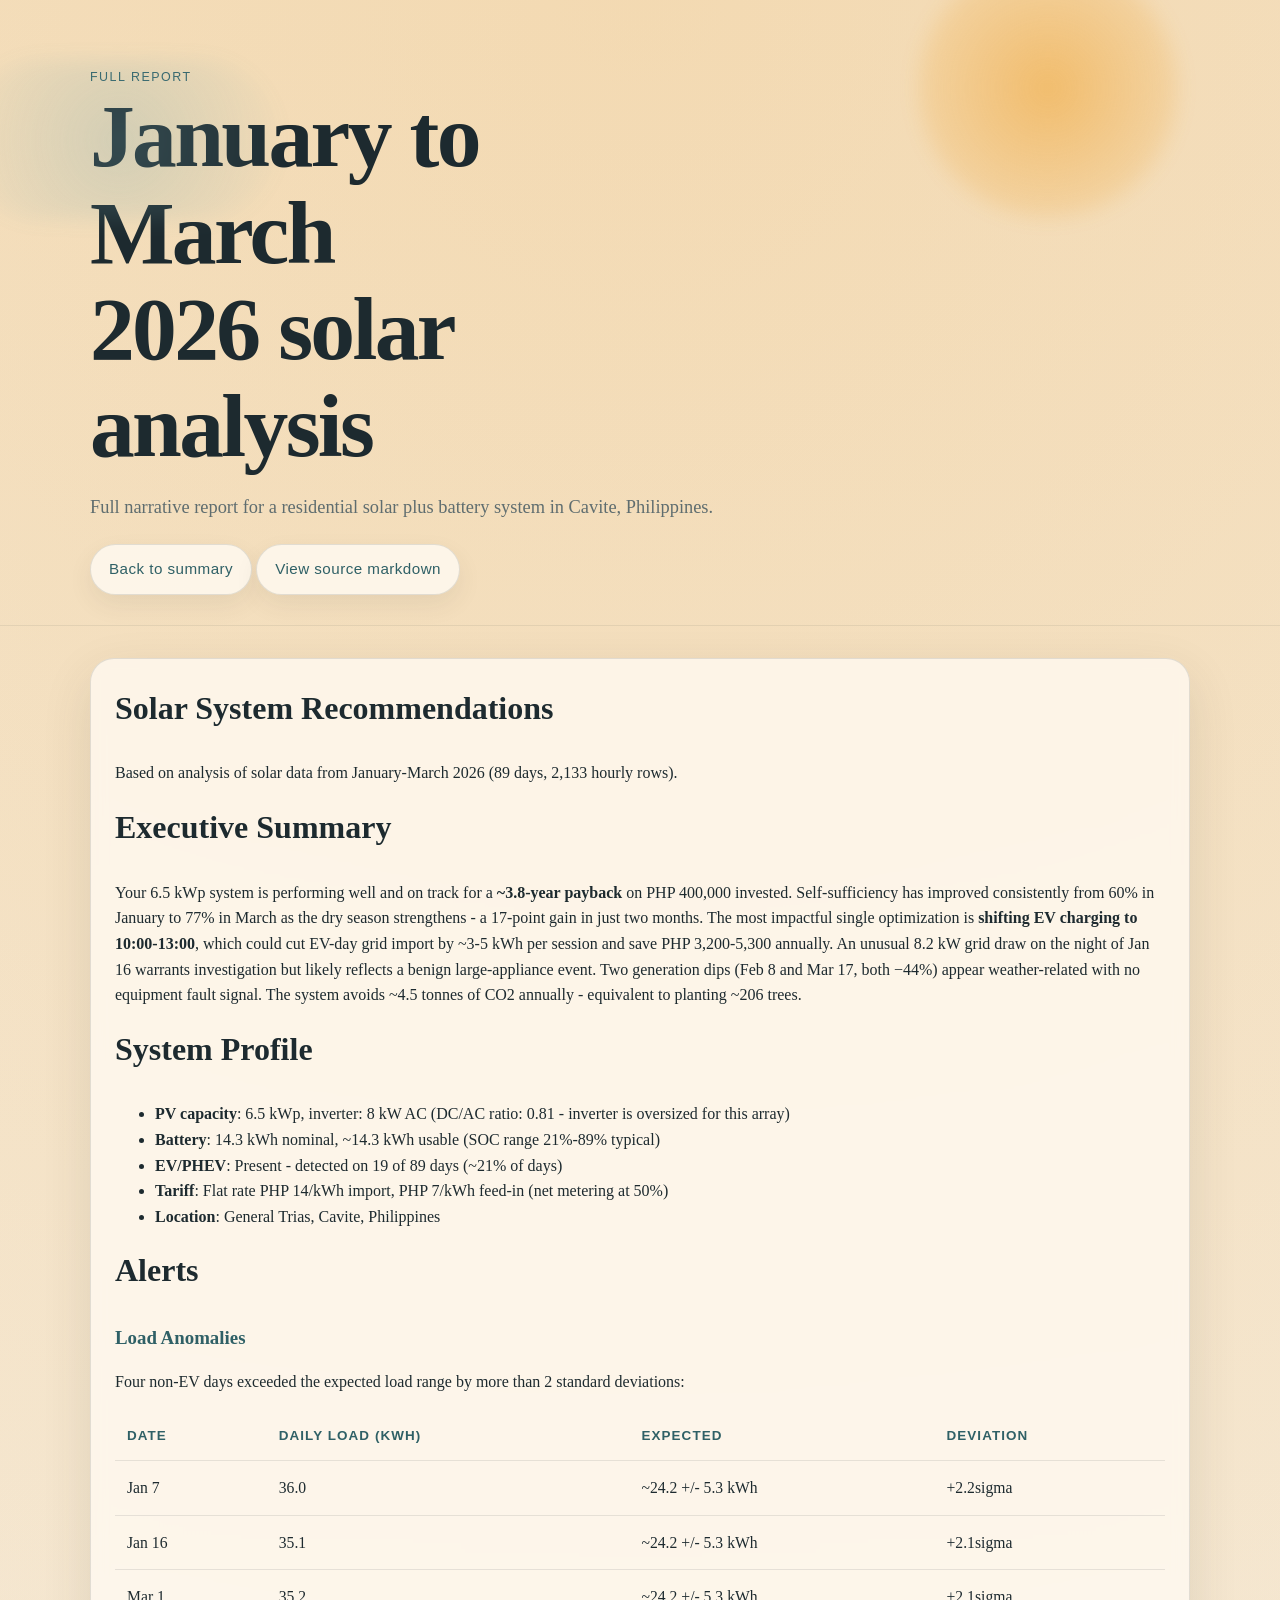
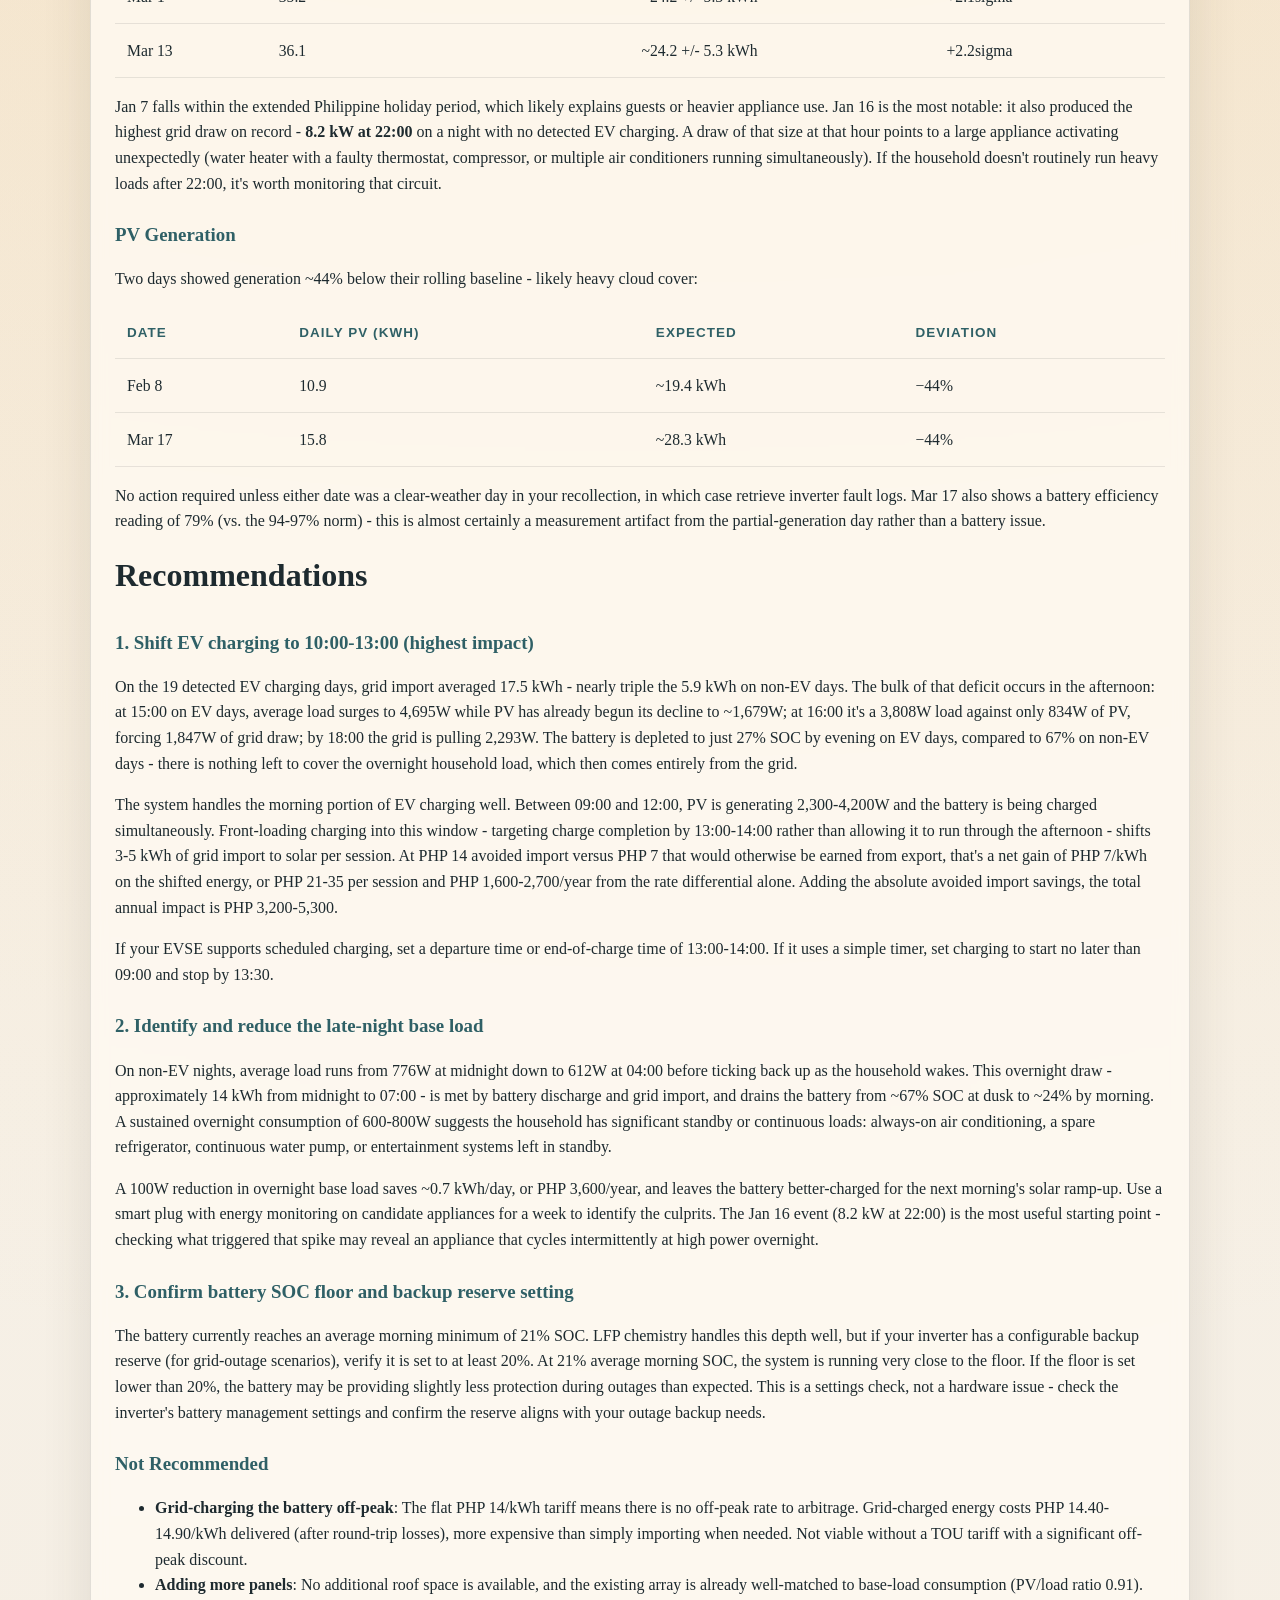
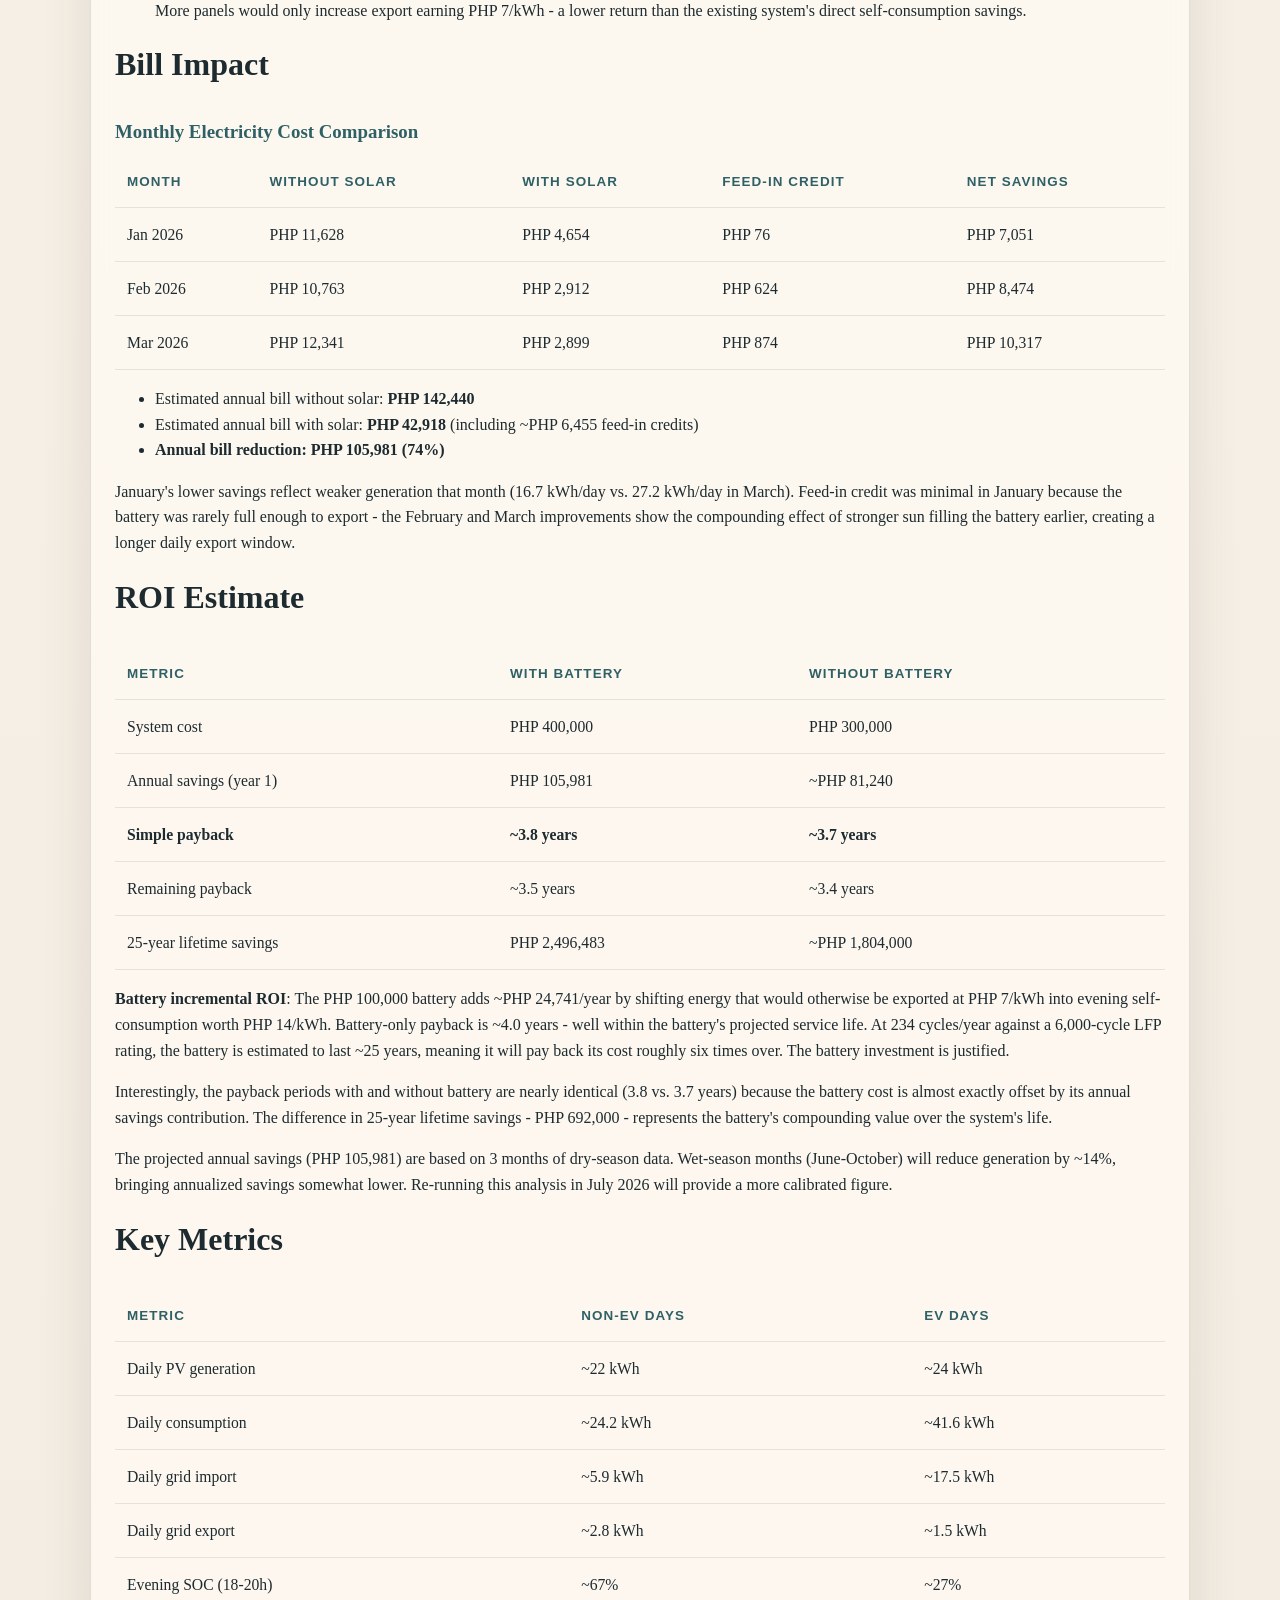
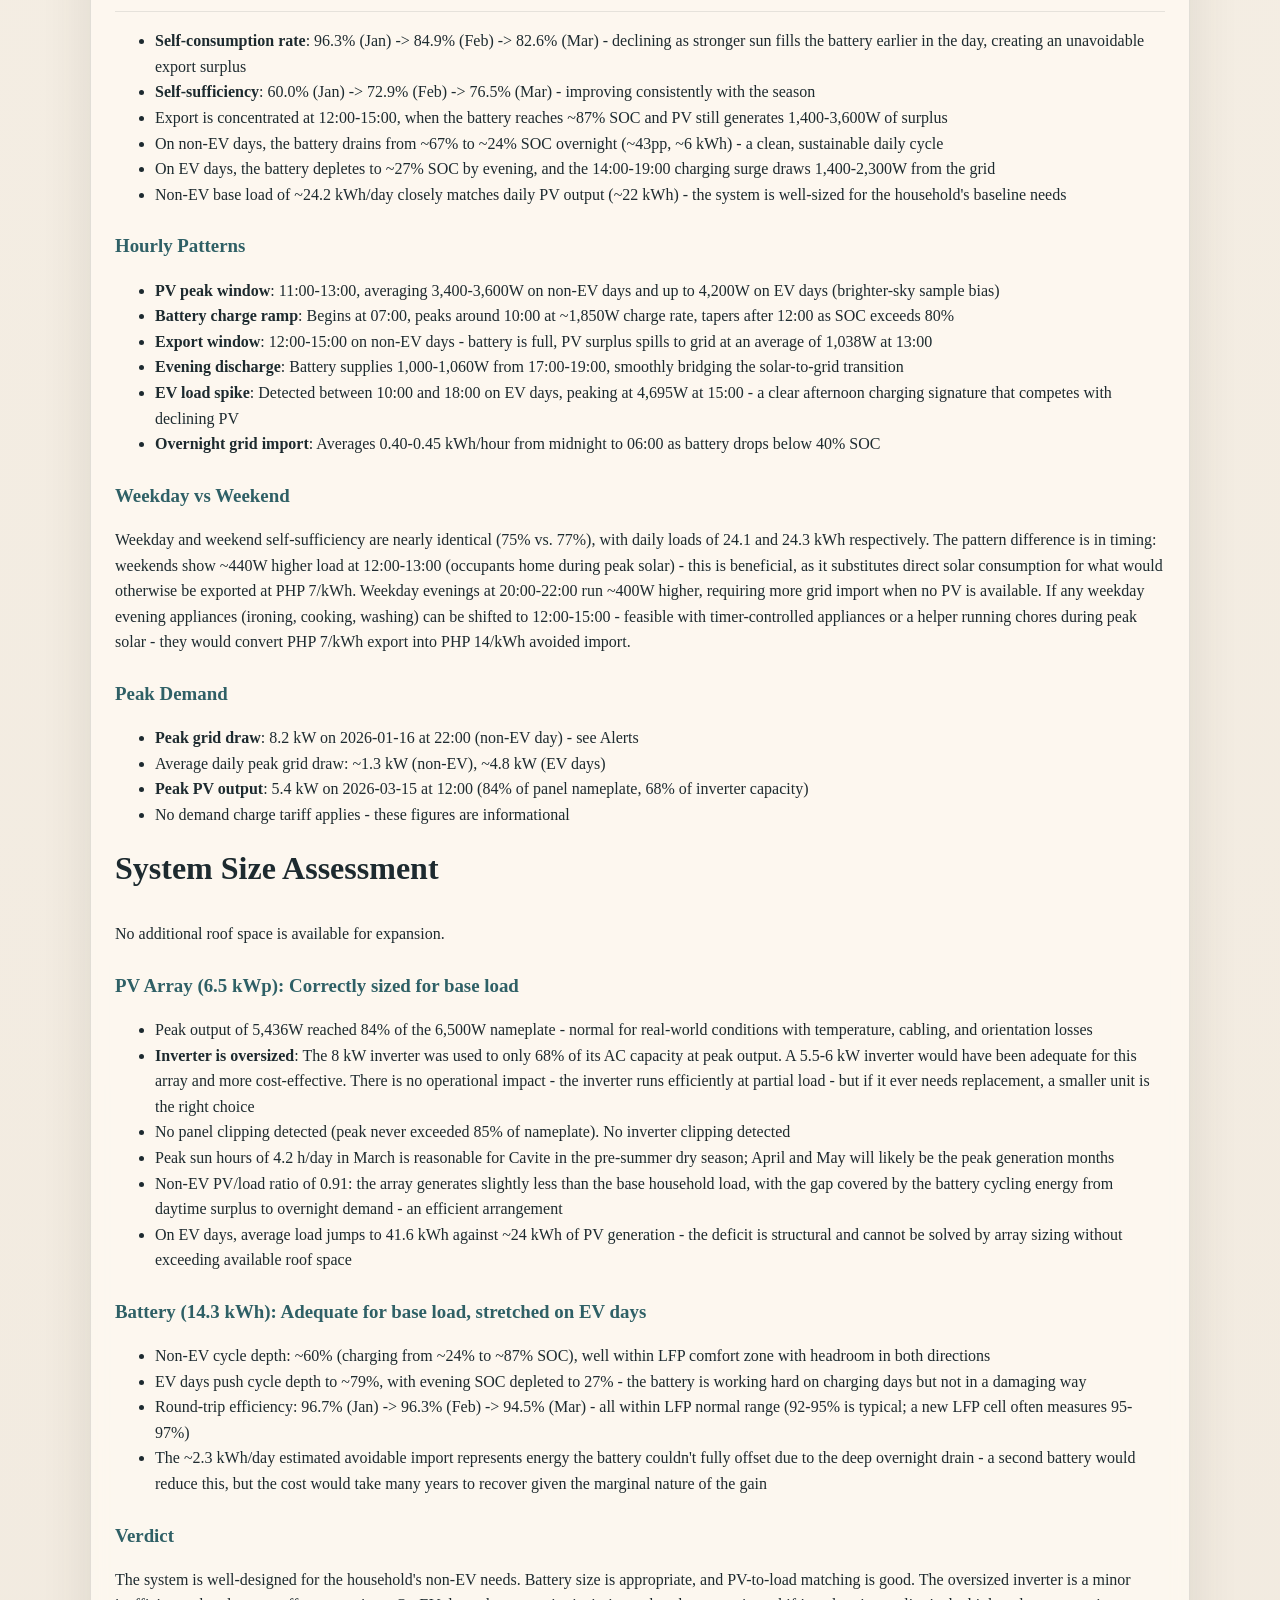
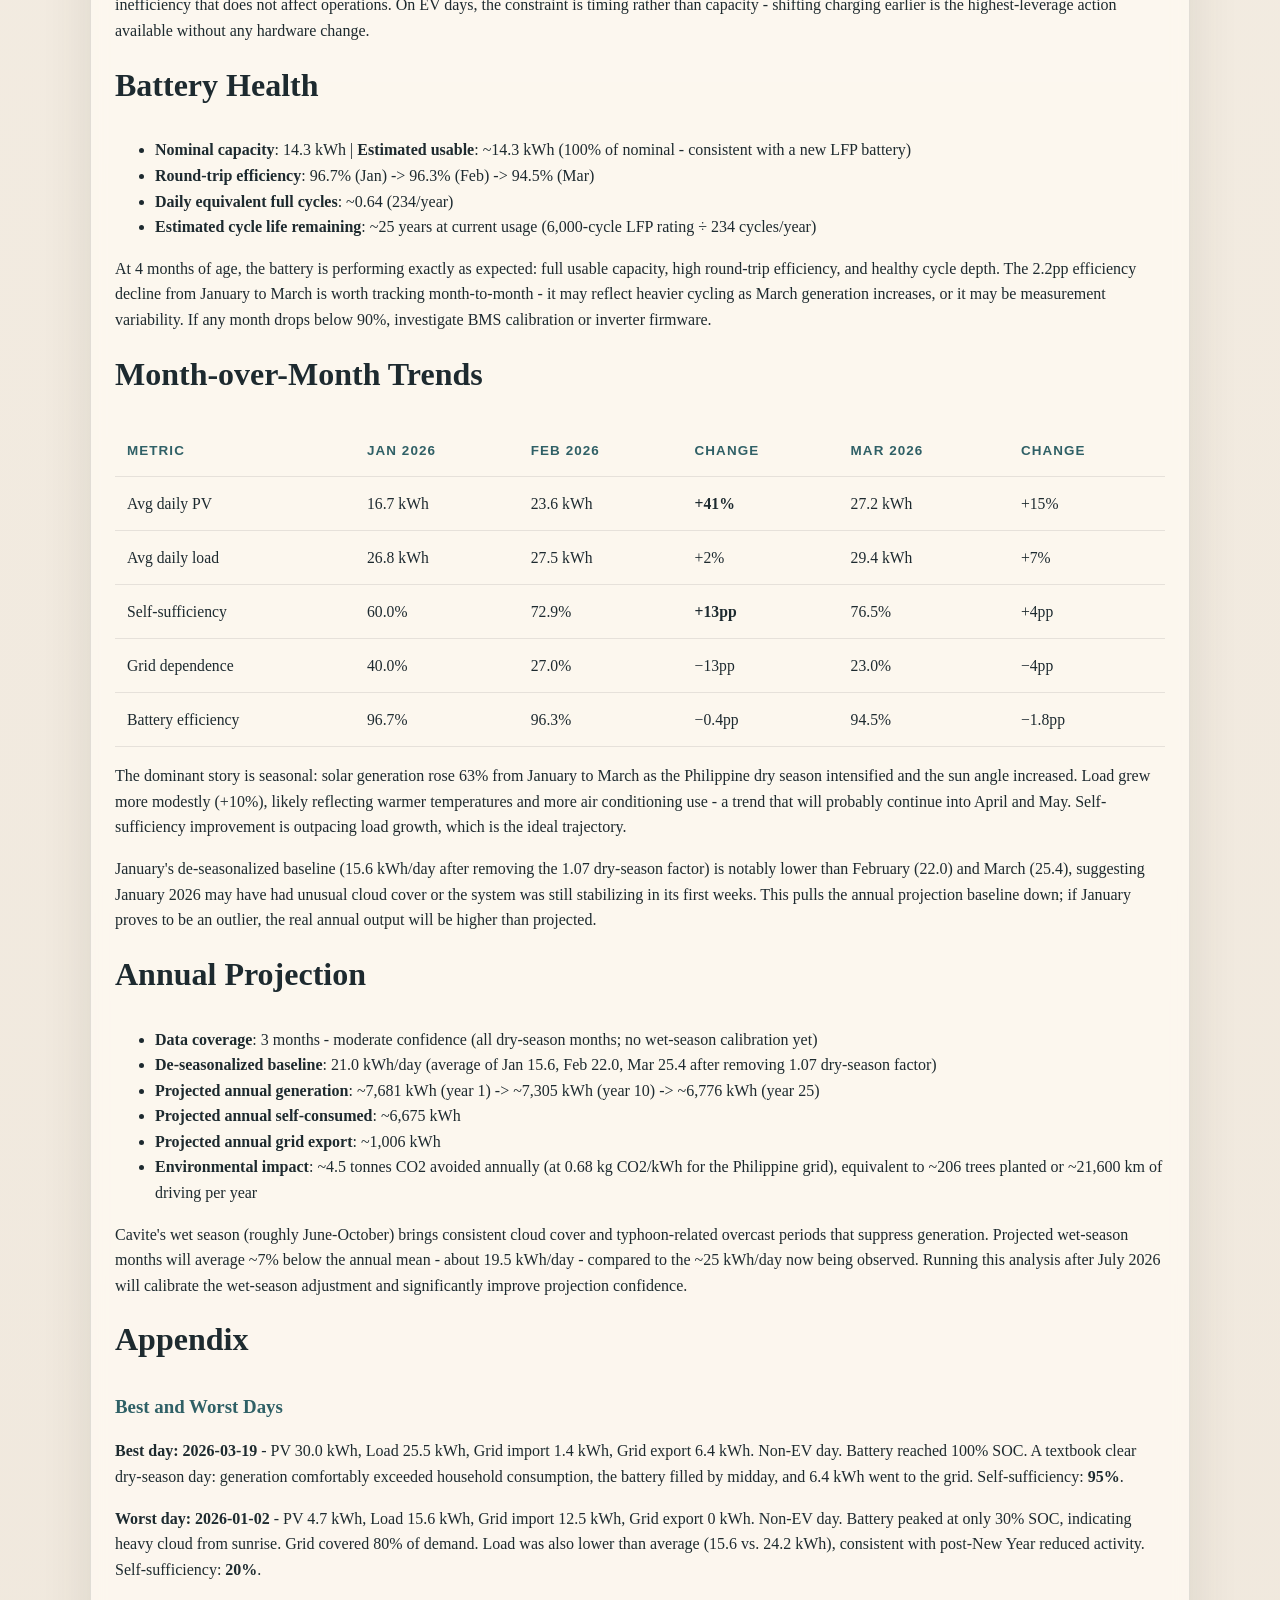
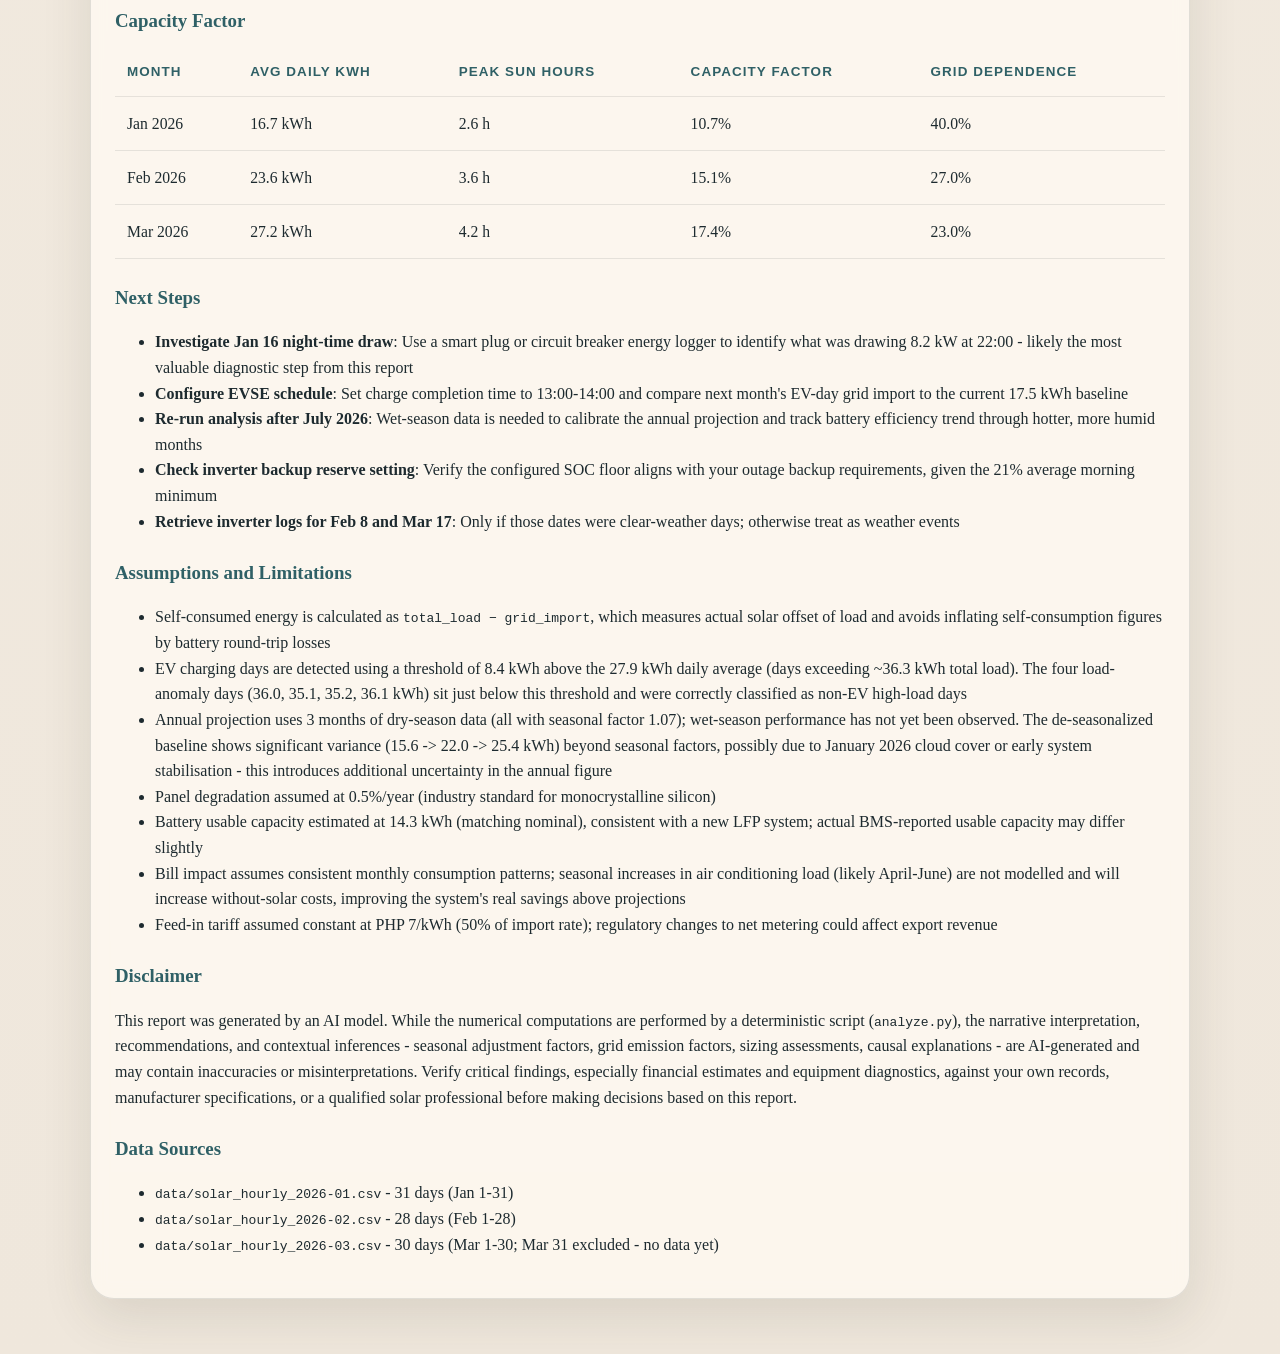
==== full-report.html @ 85abd907 "Publish raw report alongside full page" ====
<!DOCTYPE html>
<html lang="en">
  <head>
    <meta charset="UTF-8" />
    <meta name="viewport" content="width=device-width, initial-scale=1.0" />
    <title>Full Solar Report | January-March 2026</title>
    <meta
      name="description"
      content="Full residential solar performance report covering January to March 2026."
    />
    <link rel="stylesheet" href="./styles.css" />
  </head>
  <body>
    <header class="hero hero--compact">
      <div class="hero__glow hero__glow--sun"></div>
      <div class="hero__glow hero__glow--sky"></div>
      <div class="wrap">
        <p class="eyebrow">Full Report</p>
        <h1>January to March 2026 solar analysis</h1>
        <p class="lede">
          Full narrative report for a residential solar plus battery system in
          Cavite, Philippines.
        </p>
        <p class="hero__actions">
          <a class="button button--secondary" href="./index.html">Back to summary</a>
          <a class="button button--secondary" href="./solar-analysis.md">View source markdown</a>
        </p>
      </div>
    </header>

    <main class="wrap stack">
      <article class="card report">
        <h2>Solar System Recommendations</h2>
<p>Based on analysis of solar data from January-March 2026 (89 days, 2,133 hourly rows).</p>
<h2>Executive Summary</h2>
<p>Your 6.5 kWp system is performing well and on track for a <strong>~3.8-year payback</strong> on PHP 400,000 invested. Self-sufficiency has improved consistently from 60% in January to 77% in March as the dry season strengthens - a 17-point gain in just two months. The most impactful single optimization is <strong>shifting EV charging to 10:00-13:00</strong>, which could cut EV-day grid import by ~3-5 kWh per session and save PHP 3,200-5,300 annually. An unusual 8.2 kW grid draw on the night of Jan 16 warrants investigation but likely reflects a benign large-appliance event. Two generation dips (Feb 8 and Mar 17, both −44%) appear weather-related with no equipment fault signal. The system avoids ~4.5 tonnes of CO2 annually - equivalent to planting ~206 trees.</p>
<h2>System Profile</h2>
<ul>
<li><strong>PV capacity</strong>: 6.5 kWp, inverter: 8 kW AC (DC/AC ratio: 0.81 - inverter is oversized for this array)</li>
<li><strong>Battery</strong>: 14.3 kWh nominal, ~14.3 kWh usable (SOC range 21%-89% typical)</li>
<li><strong>EV/PHEV</strong>: Present - detected on 19 of 89 days (~21% of days)</li>
<li><strong>Tariff</strong>: Flat rate PHP 14/kWh import, PHP 7/kWh feed-in (net metering at 50%)</li>
<li><strong>Location</strong>: General Trias, Cavite, Philippines</li>
</ul>
<h2>Alerts</h2>
<h3>Load Anomalies</h3>
<p>Four non-EV days exceeded the expected load range by more than 2 standard deviations:</p>
<div class="table-scroll"><table><thead><tr><th>Date</th><th>Daily Load (kWh)</th><th>Expected</th><th>Deviation</th></tr></thead><tbody><tr><td>Jan 7</td><td>36.0</td><td>~24.2 +/- 5.3 kWh</td><td>+2.2sigma</td></tr><tr><td>Jan 16</td><td>35.1</td><td>~24.2 +/- 5.3 kWh</td><td>+2.1sigma</td></tr><tr><td>Mar 1</td><td>35.2</td><td>~24.2 +/- 5.3 kWh</td><td>+2.1sigma</td></tr><tr><td>Mar 13</td><td>36.1</td><td>~24.2 +/- 5.3 kWh</td><td>+2.2sigma</td></tr></tbody></table></div>
<p>Jan 7 falls within the extended Philippine holiday period, which likely explains guests or heavier appliance use. Jan 16 is the most notable: it also produced the highest grid draw on record - <strong>8.2 kW at 22:00</strong> on a night with no detected EV charging. A draw of that size at that hour points to a large appliance activating unexpectedly (water heater with a faulty thermostat, compressor, or multiple air conditioners running simultaneously). If the household doesn&#x27;t routinely run heavy loads after 22:00, it&#x27;s worth monitoring that circuit.</p>
<h3>PV Generation</h3>
<p>Two days showed generation ~44% below their rolling baseline - likely heavy cloud cover:</p>
<div class="table-scroll"><table><thead><tr><th>Date</th><th>Daily PV (kWh)</th><th>Expected</th><th>Deviation</th></tr></thead><tbody><tr><td>Feb 8</td><td>10.9</td><td>~19.4 kWh</td><td>−44%</td></tr><tr><td>Mar 17</td><td>15.8</td><td>~28.3 kWh</td><td>−44%</td></tr></tbody></table></div>
<p>No action required unless either date was a clear-weather day in your recollection, in which case retrieve inverter fault logs. Mar 17 also shows a battery efficiency reading of 79% (vs. the 94-97% norm) - this is almost certainly a measurement artifact from the partial-generation day rather than a battery issue.</p>
<h2>Recommendations</h2>
<h3>1. Shift EV charging to 10:00-13:00 (highest impact)</h3>
<p>On the 19 detected EV charging days, grid import averaged 17.5 kWh - nearly triple the 5.9 kWh on non-EV days. The bulk of that deficit occurs in the afternoon: at 15:00 on EV days, average load surges to 4,695W while PV has already begun its decline to ~1,679W; at 16:00 it&#x27;s a 3,808W load against only 834W of PV, forcing 1,847W of grid draw; by 18:00 the grid is pulling 2,293W. The battery is depleted to just 27% SOC by evening on EV days, compared to 67% on non-EV days - there is nothing left to cover the overnight household load, which then comes entirely from the grid.</p>
<p>The system handles the morning portion of EV charging well. Between 09:00 and 12:00, PV is generating 2,300-4,200W and the battery is being charged simultaneously. Front-loading charging into this window - targeting charge completion by 13:00-14:00 rather than allowing it to run through the afternoon - shifts 3-5 kWh of grid import to solar per session. At PHP 14 avoided import versus PHP 7 that would otherwise be earned from export, that&#x27;s a net gain of PHP 7/kWh on the shifted energy, or PHP 21-35 per session and PHP 1,600-2,700/year from the rate differential alone. Adding the absolute avoided import savings, the total annual impact is PHP 3,200-5,300.</p>
<p>If your EVSE supports scheduled charging, set a departure time or end-of-charge time of 13:00-14:00. If it uses a simple timer, set charging to start no later than 09:00 and stop by 13:30.</p>
<h3>2. Identify and reduce the late-night base load</h3>
<p>On non-EV nights, average load runs from 776W at midnight down to 612W at 04:00 before ticking back up as the household wakes. This overnight draw - approximately 14 kWh from midnight to 07:00 - is met by battery discharge and grid import, and drains the battery from ~67% SOC at dusk to ~24% by morning. A sustained overnight consumption of 600-800W suggests the household has significant standby or continuous loads: always-on air conditioning, a spare refrigerator, continuous water pump, or entertainment systems left in standby.</p>
<p>A 100W reduction in overnight base load saves ~0.7 kWh/day, or PHP 3,600/year, and leaves the battery better-charged for the next morning&#x27;s solar ramp-up. Use a smart plug with energy monitoring on candidate appliances for a week to identify the culprits. The Jan 16 event (8.2 kW at 22:00) is the most useful starting point - checking what triggered that spike may reveal an appliance that cycles intermittently at high power overnight.</p>
<h3>3. Confirm battery SOC floor and backup reserve setting</h3>
<p>The battery currently reaches an average morning minimum of 21% SOC. LFP chemistry handles this depth well, but if your inverter has a configurable backup reserve (for grid-outage scenarios), verify it is set to at least 20%. At 21% average morning SOC, the system is running very close to the floor. If the floor is set lower than 20%, the battery may be providing slightly less protection during outages than expected. This is a settings check, not a hardware issue - check the inverter&#x27;s battery management settings and confirm the reserve aligns with your outage backup needs.</p>
<h3>Not Recommended</h3>
<ul>
<li><strong>Grid-charging the battery off-peak</strong>: The flat PHP 14/kWh tariff means there is no off-peak rate to arbitrage. Grid-charged energy costs PHP 14.40-14.90/kWh delivered (after round-trip losses), more expensive than simply importing when needed. Not viable without a TOU tariff with a significant off-peak discount.</li>
<li><strong>Adding more panels</strong>: No additional roof space is available, and the existing array is already well-matched to base-load consumption (PV/load ratio 0.91). More panels would only increase export earning PHP 7/kWh - a lower return than the existing system&#x27;s direct self-consumption savings.</li>
</ul>
<h2>Bill Impact</h2>
<h3>Monthly Electricity Cost Comparison</h3>
<div class="table-scroll"><table><thead><tr><th>Month</th><th>Without Solar</th><th>With Solar</th><th>Feed-in Credit</th><th>Net Savings</th></tr></thead><tbody><tr><td>Jan 2026</td><td>PHP 11,628</td><td>PHP 4,654</td><td>PHP 76</td><td>PHP 7,051</td></tr><tr><td>Feb 2026</td><td>PHP 10,763</td><td>PHP 2,912</td><td>PHP 624</td><td>PHP 8,474</td></tr><tr><td>Mar 2026</td><td>PHP 12,341</td><td>PHP 2,899</td><td>PHP 874</td><td>PHP 10,317</td></tr></tbody></table></div>
<ul>
<li>Estimated annual bill without solar: <strong>PHP 142,440</strong></li>
<li>Estimated annual bill with solar: <strong>PHP 42,918</strong> (including ~PHP 6,455 feed-in credits)</li>
<li><strong>Annual bill reduction: PHP 105,981 (74%)</strong></li>
</ul>
<p>January&#x27;s lower savings reflect weaker generation that month (16.7 kWh/day vs. 27.2 kWh/day in March). Feed-in credit was minimal in January because the battery was rarely full enough to export - the February and March improvements show the compounding effect of stronger sun filling the battery earlier, creating a longer daily export window.</p>
<h2>ROI Estimate</h2>
<div class="table-scroll"><table><thead><tr><th>Metric</th><th>With Battery</th><th>Without Battery</th></tr></thead><tbody><tr><td>System cost</td><td>PHP 400,000</td><td>PHP 300,000</td></tr><tr><td>Annual savings (year 1)</td><td>PHP 105,981</td><td>~PHP 81,240</td></tr><tr><td><strong>Simple payback</strong></td><td><strong>~3.8 years</strong></td><td><strong>~3.7 years</strong></td></tr><tr><td>Remaining payback</td><td>~3.5 years</td><td>~3.4 years</td></tr><tr><td>25-year lifetime savings</td><td>PHP 2,496,483</td><td>~PHP 1,804,000</td></tr></tbody></table></div>
<p><strong>Battery incremental ROI</strong>: The PHP 100,000 battery adds ~PHP 24,741/year by shifting energy that would otherwise be exported at PHP 7/kWh into evening self-consumption worth PHP 14/kWh. Battery-only payback is ~4.0 years - well within the battery&#x27;s projected service life. At 234 cycles/year against a 6,000-cycle LFP rating, the battery is estimated to last ~25 years, meaning it will pay back its cost roughly six times over. The battery investment is justified.</p>
<p>Interestingly, the payback periods with and without battery are nearly identical (3.8 vs. 3.7 years) because the battery cost is almost exactly offset by its annual savings contribution. The difference in 25-year lifetime savings - PHP 692,000 - represents the battery&#x27;s compounding value over the system&#x27;s life.</p>
<p>The projected annual savings (PHP 105,981) are based on 3 months of dry-season data. Wet-season months (June-October) will reduce generation by ~14%, bringing annualized savings somewhat lower. Re-running this analysis in July 2026 will provide a more calibrated figure.</p>
<h2>Key Metrics</h2>
<div class="table-scroll"><table><thead><tr><th>Metric</th><th>Non-EV Days</th><th>EV Days</th></tr></thead><tbody><tr><td>Daily PV generation</td><td>~22 kWh</td><td>~24 kWh</td></tr><tr><td>Daily consumption</td><td>~24.2 kWh</td><td>~41.6 kWh</td></tr><tr><td>Daily grid import</td><td>~5.9 kWh</td><td>~17.5 kWh</td></tr><tr><td>Daily grid export</td><td>~2.8 kWh</td><td>~1.5 kWh</td></tr><tr><td>Evening SOC (18-20h)</td><td>~67%</td><td>~27%</td></tr></tbody></table></div>
<ul>
<li><strong>Self-consumption rate</strong>: 96.3% (Jan) -&gt; 84.9% (Feb) -&gt; 82.6% (Mar) - declining as stronger sun fills the battery earlier in the day, creating an unavoidable export surplus</li>
<li><strong>Self-sufficiency</strong>: 60.0% (Jan) -&gt; 72.9% (Feb) -&gt; 76.5% (Mar) - improving consistently with the season</li>
<li>Export is concentrated at 12:00-15:00, when the battery reaches ~87% SOC and PV still generates 1,400-3,600W of surplus</li>
<li>On non-EV days, the battery drains from ~67% to ~24% SOC overnight (~43pp, ~6 kWh) - a clean, sustainable daily cycle</li>
<li>On EV days, the battery depletes to ~27% SOC by evening, and the 14:00-19:00 charging surge draws 1,400-2,300W from the grid</li>
<li>Non-EV base load of ~24.2 kWh/day closely matches daily PV output (~22 kWh) - the system is well-sized for the household&#x27;s baseline needs</li>
</ul>
<h3>Hourly Patterns</h3>
<ul>
<li><strong>PV peak window</strong>: 11:00-13:00, averaging 3,400-3,600W on non-EV days and up to 4,200W on EV days (brighter-sky sample bias)</li>
<li><strong>Battery charge ramp</strong>: Begins at 07:00, peaks around 10:00 at ~1,850W charge rate, tapers after 12:00 as SOC exceeds 80%</li>
<li><strong>Export window</strong>: 12:00-15:00 on non-EV days - battery is full, PV surplus spills to grid at an average of 1,038W at 13:00</li>
<li><strong>Evening discharge</strong>: Battery supplies 1,000-1,060W from 17:00-19:00, smoothly bridging the solar-to-grid transition</li>
<li><strong>EV load spike</strong>: Detected between 10:00 and 18:00 on EV days, peaking at 4,695W at 15:00 - a clear afternoon charging signature that competes with declining PV</li>
<li><strong>Overnight grid import</strong>: Averages 0.40-0.45 kWh/hour from midnight to 06:00 as battery drops below 40% SOC</li>
</ul>
<h3>Weekday vs Weekend</h3>
<p>Weekday and weekend self-sufficiency are nearly identical (75% vs. 77%), with daily loads of 24.1 and 24.3 kWh respectively. The pattern difference is in timing: weekends show ~440W higher load at 12:00-13:00 (occupants home during peak solar) - this is beneficial, as it substitutes direct solar consumption for what would otherwise be exported at PHP 7/kWh. Weekday evenings at 20:00-22:00 run ~400W higher, requiring more grid import when no PV is available. If any weekday evening appliances (ironing, cooking, washing) can be shifted to 12:00-15:00 - feasible with timer-controlled appliances or a helper running chores during peak solar - they would convert PHP 7/kWh export into PHP 14/kWh avoided import.</p>
<h3>Peak Demand</h3>
<ul>
<li><strong>Peak grid draw</strong>: 8.2 kW on 2026-01-16 at 22:00 (non-EV day) - see Alerts</li>
<li>Average daily peak grid draw: ~1.3 kW (non-EV), ~4.8 kW (EV days)</li>
<li><strong>Peak PV output</strong>: 5.4 kW on 2026-03-15 at 12:00 (84% of panel nameplate, 68% of inverter capacity)</li>
<li>No demand charge tariff applies - these figures are informational</li>
</ul>
<h2>System Size Assessment</h2>
<p>No additional roof space is available for expansion.</p>
<h3>PV Array (6.5 kWp): Correctly sized for base load</h3>
<ul>
<li>Peak output of 5,436W reached 84% of the 6,500W nameplate - normal for real-world conditions with temperature, cabling, and orientation losses</li>
<li><strong>Inverter is oversized</strong>: The 8 kW inverter was used to only 68% of its AC capacity at peak output. A 5.5-6 kW inverter would have been adequate for this array and more cost-effective. There is no operational impact - the inverter runs efficiently at partial load - but if it ever needs replacement, a smaller unit is the right choice</li>
<li>No panel clipping detected (peak never exceeded 85% of nameplate). No inverter clipping detected</li>
<li>Peak sun hours of 4.2 h/day in March is reasonable for Cavite in the pre-summer dry season; April and May will likely be the peak generation months</li>
<li>Non-EV PV/load ratio of 0.91: the array generates slightly less than the base household load, with the gap covered by the battery cycling energy from daytime surplus to overnight demand - an efficient arrangement</li>
<li>On EV days, average load jumps to 41.6 kWh against ~24 kWh of PV generation - the deficit is structural and cannot be solved by array sizing without exceeding available roof space</li>
</ul>
<h3>Battery (14.3 kWh): Adequate for base load, stretched on EV days</h3>
<ul>
<li>Non-EV cycle depth: ~60% (charging from ~24% to ~87% SOC), well within LFP comfort zone with headroom in both directions</li>
<li>EV days push cycle depth to ~79%, with evening SOC depleted to 27% - the battery is working hard on charging days but not in a damaging way</li>
<li>Round-trip efficiency: 96.7% (Jan) -&gt; 96.3% (Feb) -&gt; 94.5% (Mar) - all within LFP normal range (92-95% is typical; a new LFP cell often measures 95-97%)</li>
<li>The ~2.3 kWh/day estimated avoidable import represents energy the battery couldn&#x27;t fully offset due to the deep overnight drain - a second battery would reduce this, but the cost would take many years to recover given the marginal nature of the gain</li>
</ul>
<h3>Verdict</h3>
<p>The system is well-designed for the household&#x27;s non-EV needs. Battery size is appropriate, and PV-to-load matching is good. The oversized inverter is a minor inefficiency that does not affect operations. On EV days, the constraint is timing rather than capacity - shifting charging earlier is the highest-leverage action available without any hardware change.</p>
<h2>Battery Health</h2>
<ul>
<li><strong>Nominal capacity</strong>: 14.3 kWh | <strong>Estimated usable</strong>: ~14.3 kWh (100% of nominal - consistent with a new LFP battery)</li>
<li><strong>Round-trip efficiency</strong>: 96.7% (Jan) -&gt; 96.3% (Feb) -&gt; 94.5% (Mar)</li>
<li><strong>Daily equivalent full cycles</strong>: ~0.64 (234/year)</li>
<li><strong>Estimated cycle life remaining</strong>: ~25 years at current usage (6,000-cycle LFP rating ÷ 234 cycles/year)</li>
</ul>
<p>At 4 months of age, the battery is performing exactly as expected: full usable capacity, high round-trip efficiency, and healthy cycle depth. The 2.2pp efficiency decline from January to March is worth tracking month-to-month - it may reflect heavier cycling as March generation increases, or it may be measurement variability. If any month drops below 90%, investigate BMS calibration or inverter firmware.</p>
<h2>Month-over-Month Trends</h2>
<div class="table-scroll"><table><thead><tr><th>Metric</th><th>Jan 2026</th><th>Feb 2026</th><th>Change</th><th>Mar 2026</th><th>Change</th></tr></thead><tbody><tr><td>Avg daily PV</td><td>16.7 kWh</td><td>23.6 kWh</td><td><strong>+41%</strong></td><td>27.2 kWh</td><td>+15%</td></tr><tr><td>Avg daily load</td><td>26.8 kWh</td><td>27.5 kWh</td><td>+2%</td><td>29.4 kWh</td><td>+7%</td></tr><tr><td>Self-sufficiency</td><td>60.0%</td><td>72.9%</td><td><strong>+13pp</strong></td><td>76.5%</td><td>+4pp</td></tr><tr><td>Grid dependence</td><td>40.0%</td><td>27.0%</td><td>−13pp</td><td>23.0%</td><td>−4pp</td></tr><tr><td>Battery efficiency</td><td>96.7%</td><td>96.3%</td><td>−0.4pp</td><td>94.5%</td><td>−1.8pp</td></tr></tbody></table></div>
<p>The dominant story is seasonal: solar generation rose 63% from January to March as the Philippine dry season intensified and the sun angle increased. Load grew more modestly (+10%), likely reflecting warmer temperatures and more air conditioning use - a trend that will probably continue into April and May. Self-sufficiency improvement is outpacing load growth, which is the ideal trajectory.</p>
<p>January&#x27;s de-seasonalized baseline (15.6 kWh/day after removing the 1.07 dry-season factor) is notably lower than February (22.0) and March (25.4), suggesting January 2026 may have had unusual cloud cover or the system was still stabilizing in its first weeks. This pulls the annual projection baseline down; if January proves to be an outlier, the real annual output will be higher than projected.</p>
<h2>Annual Projection</h2>
<ul>
<li><strong>Data coverage</strong>: 3 months - moderate confidence (all dry-season months; no wet-season calibration yet)</li>
<li><strong>De-seasonalized baseline</strong>: 21.0 kWh/day (average of Jan 15.6, Feb 22.0, Mar 25.4 after removing 1.07 dry-season factor)</li>
<li><strong>Projected annual generation</strong>: ~7,681 kWh (year 1) -&gt; ~7,305 kWh (year 10) -&gt; ~6,776 kWh (year 25)</li>
<li><strong>Projected annual self-consumed</strong>: ~6,675 kWh</li>
<li><strong>Projected annual grid export</strong>: ~1,006 kWh</li>
<li><strong>Environmental impact</strong>: ~4.5 tonnes CO2 avoided annually (at 0.68 kg CO2/kWh for the Philippine grid), equivalent to ~206 trees planted or ~21,600 km of driving per year</li>
</ul>
<p>Cavite&#x27;s wet season (roughly June-October) brings consistent cloud cover and typhoon-related overcast periods that suppress generation. Projected wet-season months will average ~7% below the annual mean - about 19.5 kWh/day - compared to the ~25 kWh/day now being observed. Running this analysis after July 2026 will calibrate the wet-season adjustment and significantly improve projection confidence.</p>
<h2>Appendix</h2>
<h3>Best and Worst Days</h3>
<p><strong>Best day: 2026-03-19</strong> - PV 30.0 kWh, Load 25.5 kWh, Grid import 1.4 kWh, Grid export 6.4 kWh. Non-EV day. Battery reached 100% SOC. A textbook clear dry-season day: generation comfortably exceeded household consumption, the battery filled by midday, and 6.4 kWh went to the grid. Self-sufficiency: <strong>95%</strong>.</p>
<p><strong>Worst day: 2026-01-02</strong> - PV 4.7 kWh, Load 15.6 kWh, Grid import 12.5 kWh, Grid export 0 kWh. Non-EV day. Battery peaked at only 30% SOC, indicating heavy cloud from sunrise. Grid covered 80% of demand. Load was also lower than average (15.6 vs. 24.2 kWh), consistent with post-New Year reduced activity. Self-sufficiency: <strong>20%</strong>.</p>
<h3>Capacity Factor</h3>
<div class="table-scroll"><table><thead><tr><th>Month</th><th>Avg Daily kWh</th><th>Peak Sun Hours</th><th>Capacity Factor</th><th>Grid Dependence</th></tr></thead><tbody><tr><td>Jan 2026</td><td>16.7 kWh</td><td>2.6 h</td><td>10.7%</td><td>40.0%</td></tr><tr><td>Feb 2026</td><td>23.6 kWh</td><td>3.6 h</td><td>15.1%</td><td>27.0%</td></tr><tr><td>Mar 2026</td><td>27.2 kWh</td><td>4.2 h</td><td>17.4%</td><td>23.0%</td></tr></tbody></table></div>
<h3>Next Steps</h3>
<ul>
<li><strong>Investigate Jan 16 night-time draw</strong>: Use a smart plug or circuit breaker energy logger to identify what was drawing 8.2 kW at 22:00 - likely the most valuable diagnostic step from this report</li>
<li><strong>Configure EVSE schedule</strong>: Set charge completion time to 13:00-14:00 and compare next month&#x27;s EV-day grid import to the current 17.5 kWh baseline</li>
<li><strong>Re-run analysis after July 2026</strong>: Wet-season data is needed to calibrate the annual projection and track battery efficiency trend through hotter, more humid months</li>
<li><strong>Check inverter backup reserve setting</strong>: Verify the configured SOC floor aligns with your outage backup requirements, given the 21% average morning minimum</li>
<li><strong>Retrieve inverter logs for Feb 8 and Mar 17</strong>: Only if those dates were clear-weather days; otherwise treat as weather events</li>
</ul>
<h3>Assumptions and Limitations</h3>
<ul>
<li>Self-consumed energy is calculated as <code>total_load − grid_import</code>, which measures actual solar offset of load and avoids inflating self-consumption figures by battery round-trip losses</li>
<li>EV charging days are detected using a threshold of 8.4 kWh above the 27.9 kWh daily average (days exceeding ~36.3 kWh total load). The four load-anomaly days (36.0, 35.1, 35.2, 36.1 kWh) sit just below this threshold and were correctly classified as non-EV high-load days</li>
<li>Annual projection uses 3 months of dry-season data (all with seasonal factor 1.07); wet-season performance has not yet been observed. The de-seasonalized baseline shows significant variance (15.6 -&gt; 22.0 -&gt; 25.4 kWh) beyond seasonal factors, possibly due to January 2026 cloud cover or early system stabilisation - this introduces additional uncertainty in the annual figure</li>
<li>Panel degradation assumed at 0.5%/year (industry standard for monocrystalline silicon)</li>
<li>Battery usable capacity estimated at 14.3 kWh (matching nominal), consistent with a new LFP system; actual BMS-reported usable capacity may differ slightly</li>
<li>Bill impact assumes consistent monthly consumption patterns; seasonal increases in air conditioning load (likely April-June) are not modelled and will increase without-solar costs, improving the system&#x27;s real savings above projections</li>
<li>Feed-in tariff assumed constant at PHP 7/kWh (50% of import rate); regulatory changes to net metering could affect export revenue</li>
</ul>
<h3>Disclaimer</h3>
<p>This report was generated by an AI model. While the numerical computations are performed by a deterministic script (<code>analyze.py</code>), the narrative interpretation, recommendations, and contextual inferences - seasonal adjustment factors, grid emission factors, sizing assessments, causal explanations - are AI-generated and may contain inaccuracies or misinterpretations. Verify critical findings, especially financial estimates and equipment diagnostics, against your own records, manufacturer specifications, or a qualified solar professional before making decisions based on this report.</p>
<h3>Data Sources</h3>
<ul>
<li><code>data/solar_hourly_2026-01.csv</code> - 31 days (Jan 1-31)</li>
<li><code>data/solar_hourly_2026-02.csv</code> - 28 days (Feb 1-28)</li>
<li><code>data/solar_hourly_2026-03.csv</code> - 30 days (Mar 1-30; Mar 31 excluded - no data yet)</li>
</ul>
      </article>
    </main>
  </body>
</html>
---- styles.css ----
:root {
  --bg: #f6f0e6;
  --ink: #1d2a2f;
  --muted: #5f6d6f;
  --line: rgba(29, 42, 47, 0.12);
  --sun-deep: #db6c2b;
  --sky: #78a7ac;
  --sea: #2f6066;
  --card: rgba(255, 250, 242, 0.78);
  --shadow: 0 18px 50px rgba(54, 54, 44, 0.12);
  --radius: 24px;
}

* {
  box-sizing: border-box;
}

html {
  scroll-behavior: smooth;
}

body {
  margin: 0;
  background:
    radial-gradient(circle at top, rgba(240, 164, 50, 0.2), transparent 32%),
    linear-gradient(180deg, #f4e7d2 0%, var(--bg) 28%, #efe7dc 100%);
  color: var(--ink);
  font-family: Georgia, "Times New Roman", serif;
  line-height: 1.6;
}

.wrap {
  width: min(1100px, calc(100vw - 32px));
  margin: 0 auto;
}

.stack {
  display: grid;
  gap: 22px;
  padding: 32px 0 56px;
}

.hero {
  position: relative;
  overflow: hidden;
  padding: 88px 0 40px;
  border-bottom: 1px solid rgba(29, 42, 47, 0.08);
}

.hero--compact {
  padding: 68px 0 30px;
}

.hero__glow {
  position: absolute;
  border-radius: 999px;
  filter: blur(10px);
  opacity: 0.7;
  pointer-events: none;
}

.hero__glow--sun {
  top: -42px;
  right: 8%;
  width: 260px;
  height: 260px;
  background: radial-gradient(circle, rgba(240, 164, 50, 0.8), rgba(240, 164, 50, 0));
}

.hero__glow--sky {
  top: 60px;
  left: -40px;
  width: 320px;
  height: 160px;
  background: radial-gradient(circle, rgba(120, 167, 172, 0.38), rgba(120, 167, 172, 0));
}

.eyebrow,
.section-label,
.metric-card__label {
  margin: 0;
  font-family: "Trebuchet MS", Verdana, sans-serif;
  letter-spacing: 0.12em;
  text-transform: uppercase;
  color: var(--sea);
  font-size: 0.78rem;
}

.hero h1,
.section-heading h2 {
  margin: 0;
  line-height: 1.08;
  letter-spacing: -0.03em;
}

.hero h1 {
  max-width: 9.5ch;
  font-size: clamp(3rem, 7vw, 5.8rem);
}

.lede {
  max-width: 720px;
  margin: 18px 0 0;
  font-size: 1.15rem;
  color: var(--muted);
}

.hero__meta {
  display: flex;
  flex-wrap: wrap;
  gap: 10px;
  margin-top: 28px;
}

.hero__meta span {
  padding: 10px 14px;
  border-radius: 999px;
  background: rgba(255, 250, 242, 0.72);
  border: 1px solid rgba(29, 42, 47, 0.08);
  box-shadow: 0 10px 24px rgba(60, 64, 54, 0.08);
  font-family: "Trebuchet MS", Verdana, sans-serif;
  font-size: 0.94rem;
}

.hero__actions {
  margin: 22px 0 0;
}

.button {
  display: inline-block;
  padding: 12px 18px;
  border-radius: 999px;
  background: var(--sea);
  color: #fffaf2;
  text-decoration: none;
  font-family: "Trebuchet MS", Verdana, sans-serif;
  font-size: 0.95rem;
  letter-spacing: 0.03em;
  box-shadow: 0 10px 24px rgba(47, 96, 102, 0.2);
}

.button--secondary {
  background: rgba(255, 250, 242, 0.82);
  color: var(--sea);
  border: 1px solid rgba(29, 42, 47, 0.12);
  box-shadow: 0 10px 24px rgba(60, 64, 54, 0.08);
}

.card {
  position: relative;
  padding: 24px;
  border: 1px solid var(--line);
  border-radius: var(--radius);
  background: var(--card);
  box-shadow: var(--shadow);
  backdrop-filter: blur(8px);
}

.card--summary {
  padding: 28px;
}

.card--summary p:last-child,
.card p:last-child {
  margin-bottom: 0;
}

.section-heading {
  display: grid;
  gap: 8px;
  margin-bottom: 16px;
}

.section-heading h2 {
  font-size: clamp(1.7rem, 3vw, 2.6rem);
}

.metrics-grid,
.two-up {
  display: grid;
  gap: 22px;
}

.metrics-grid {
  grid-template-columns: repeat(4, minmax(0, 1fr));
}

.two-up {
  grid-template-columns: repeat(2, minmax(0, 1fr));
}

.metric-card {
  padding: 22px;
  border-radius: 22px;
  background: linear-gradient(180deg, rgba(255, 248, 235, 0.95), rgba(253, 244, 231, 0.82));
  border: 1px solid rgba(29, 42, 47, 0.1);
  box-shadow: var(--shadow);
}

.metric-card__value {
  margin: 8px 0 6px;
  font-size: clamp(2rem, 4vw, 3rem);
  line-height: 1;
  color: var(--sun-deep);
}

.metric-card__detail {
  margin: 0;
  color: var(--muted);
  font-size: 0.95rem;
}

.clean-list {
  margin: 0;
  padding-left: 20px;
}

.clean-list li + li {
  margin-top: 10px;
}

.spec-grid {
  display: grid;
  grid-template-columns: minmax(110px, 150px) 1fr;
  gap: 10px 16px;
  margin: 0;
}

.spec-grid dt {
  font-weight: 700;
}

.spec-grid dd {
  margin: 0;
  color: var(--muted);
}

.accent-card {
  background:
    linear-gradient(135deg, rgba(240, 164, 50, 0.18), rgba(255, 250, 242, 0.9) 40%),
    var(--card);
}

.table-scroll {
  overflow-x: auto;
}

table {
  width: 100%;
  border-collapse: collapse;
  min-width: 620px;
}

th,
td {
  padding: 14px 12px;
  text-align: left;
  border-bottom: 1px solid rgba(29, 42, 47, 0.1);
}

th {
  font-family: "Trebuchet MS", Verdana, sans-serif;
  font-size: 0.84rem;
  text-transform: uppercase;
  letter-spacing: 0.08em;
  color: var(--sea);
}

td {
  font-size: 0.98rem;
}

.report h2 {
  margin-top: 0;
  font-size: clamp(1.55rem, 2.5vw, 2.2rem);
}

.report h3 {
  margin-top: 24px;
  margin-bottom: 10px;
  font-size: 1.18rem;
  color: var(--sea);
}

.report h2 + p,
.report h2 + ul,
.report h2 + table {
  margin-top: 0;
}

@media (max-width: 920px) {
  .metrics-grid {
    grid-template-columns: repeat(2, minmax(0, 1fr));
  }

  .two-up {
    grid-template-columns: 1fr;
  }

  .hero {
    padding-top: 68px;
  }
}

@media (max-width: 640px) {
  .wrap {
    width: min(100vw - 20px, 1100px);
  }

  .stack {
    gap: 16px;
    padding-top: 20px;
    padding-bottom: 34px;
  }

  .card,
  .metric-card {
    padding: 18px;
    border-radius: 18px;
  }

  .metrics-grid {
    grid-template-columns: 1fr;
  }

  .hero__meta span {
    font-size: 0.88rem;
  }
}
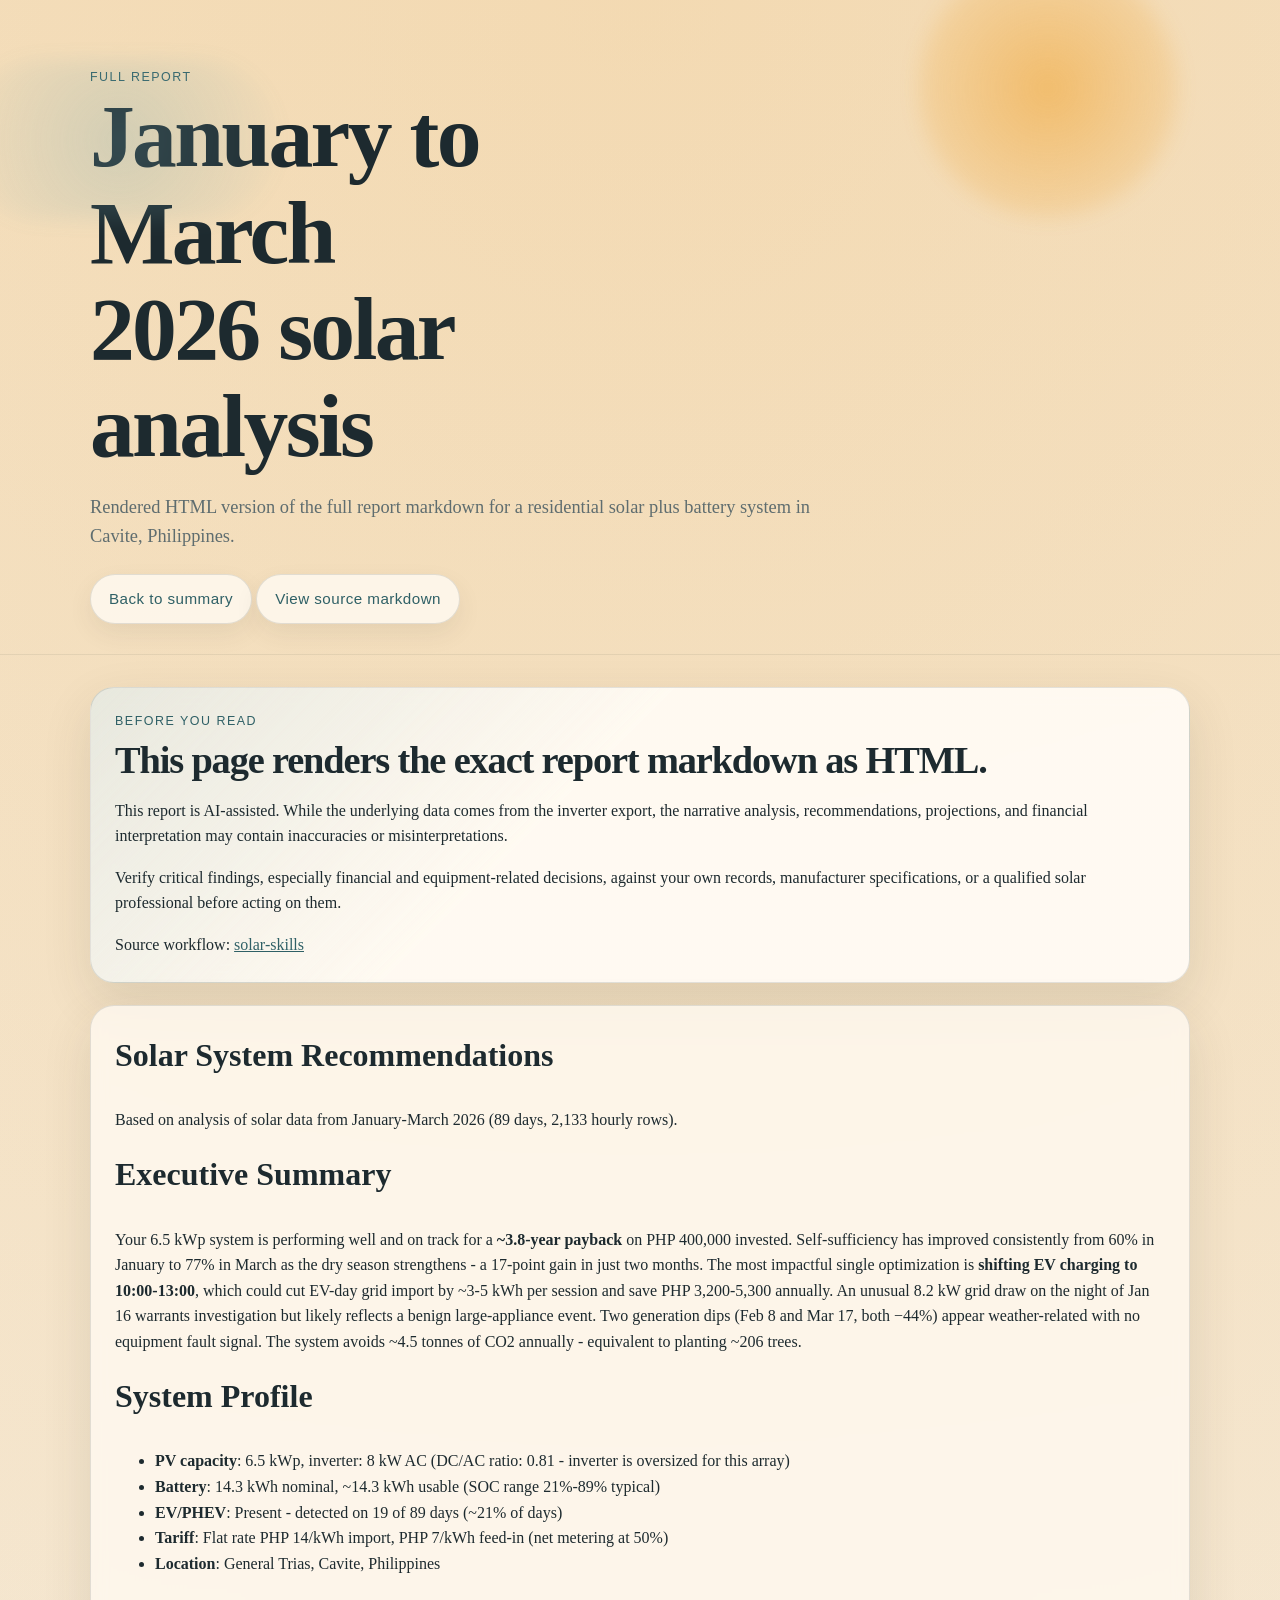
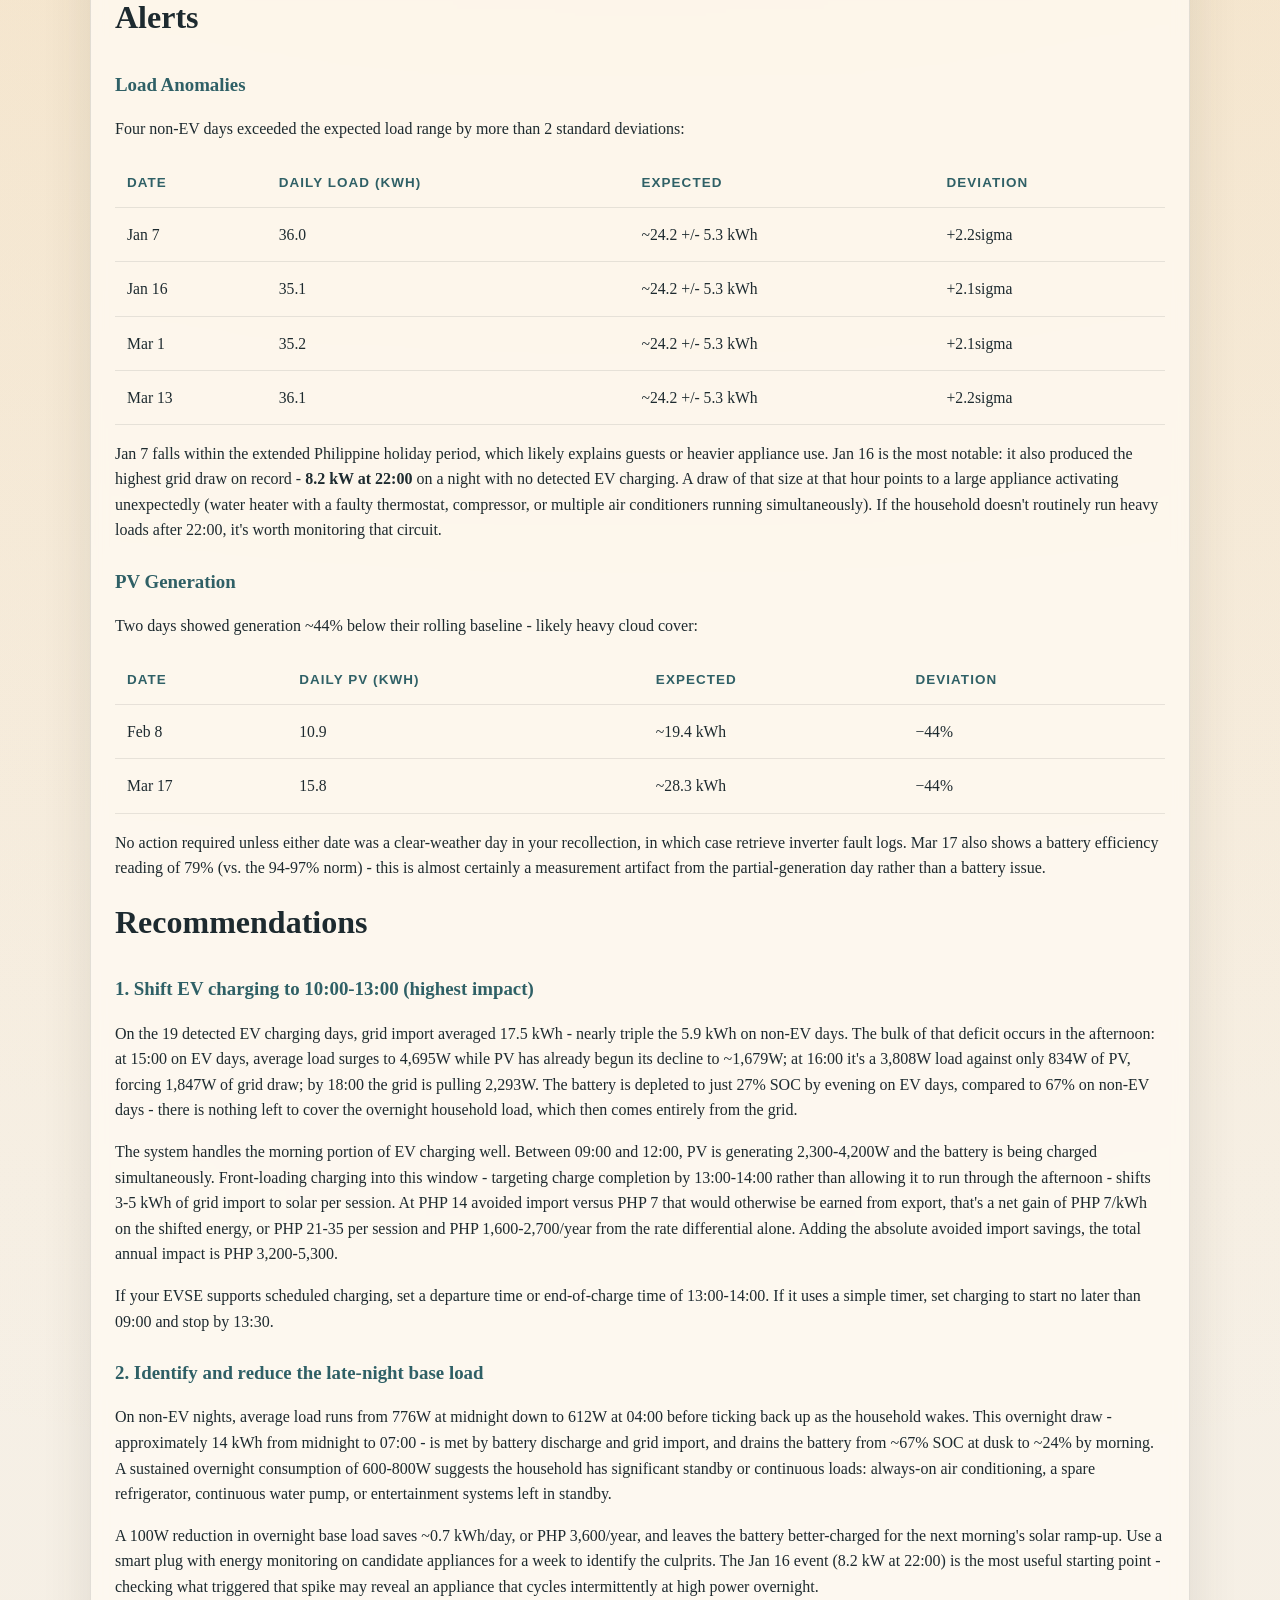
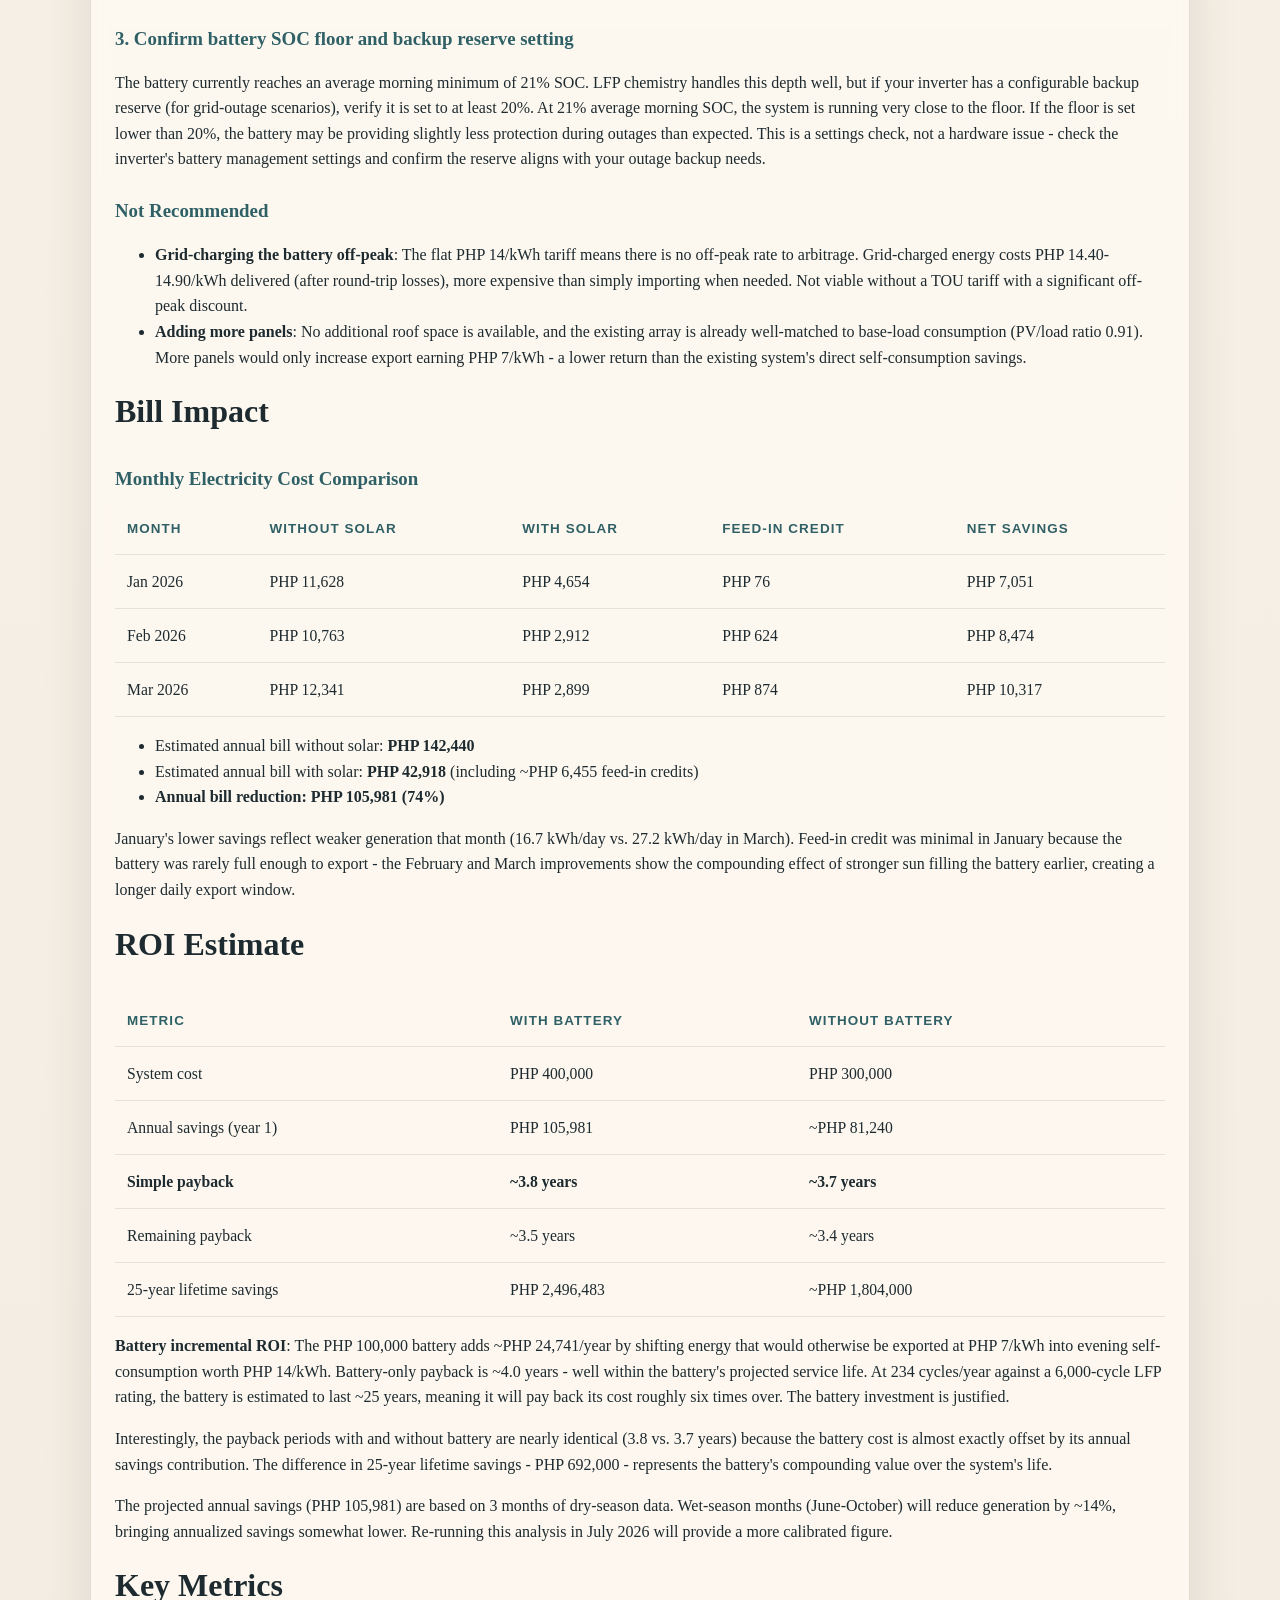
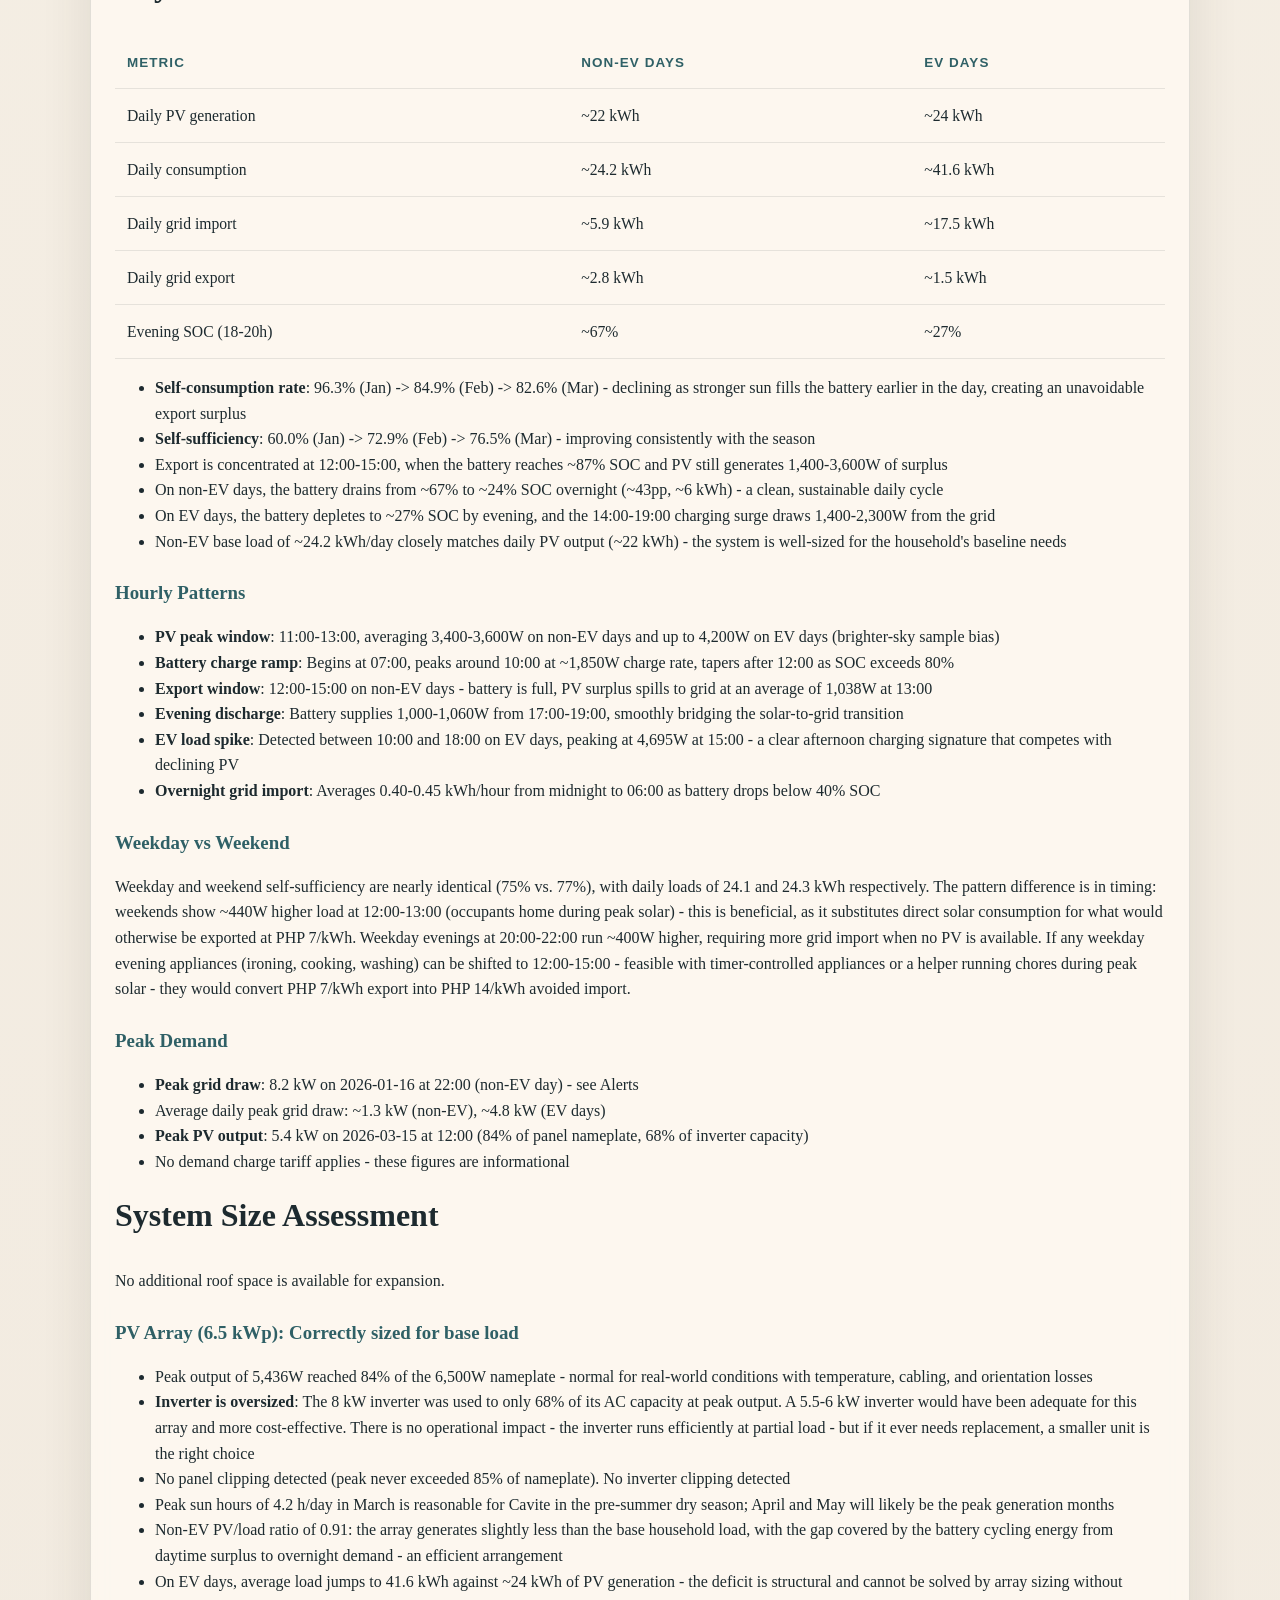
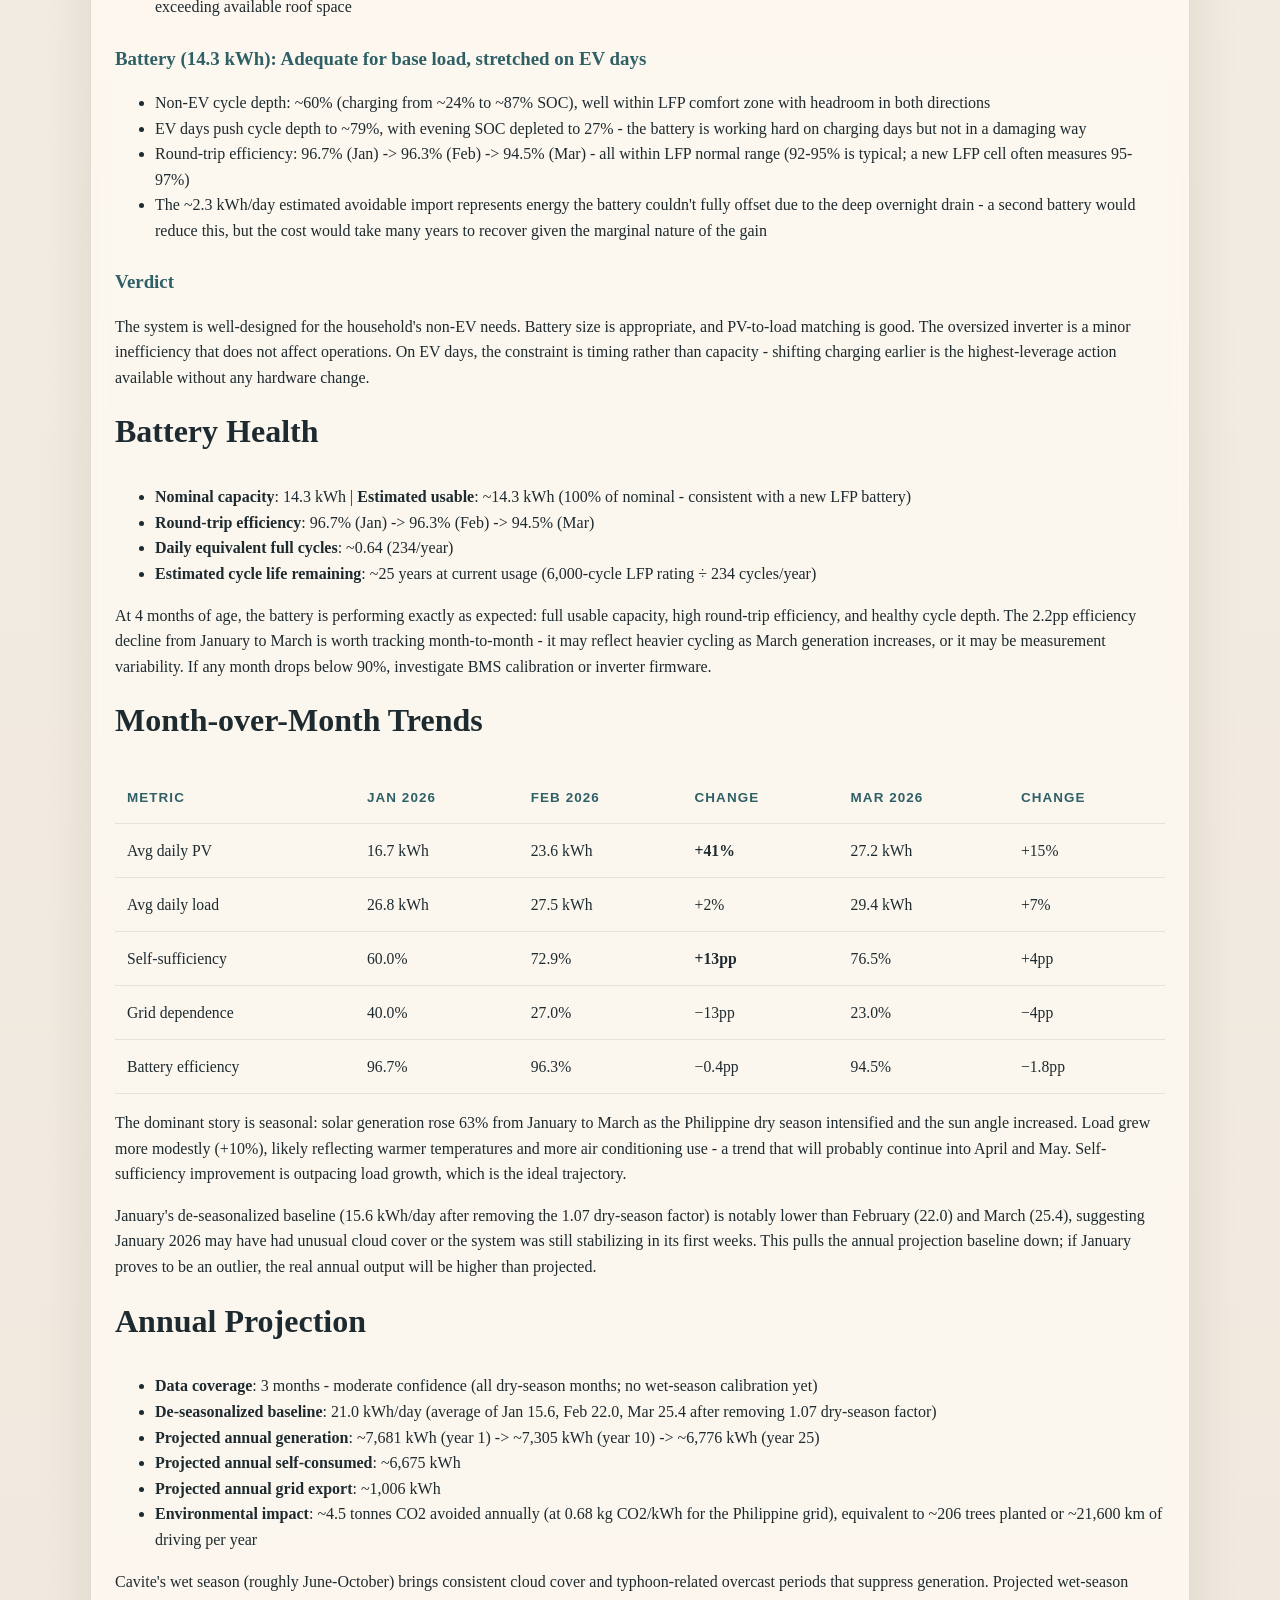
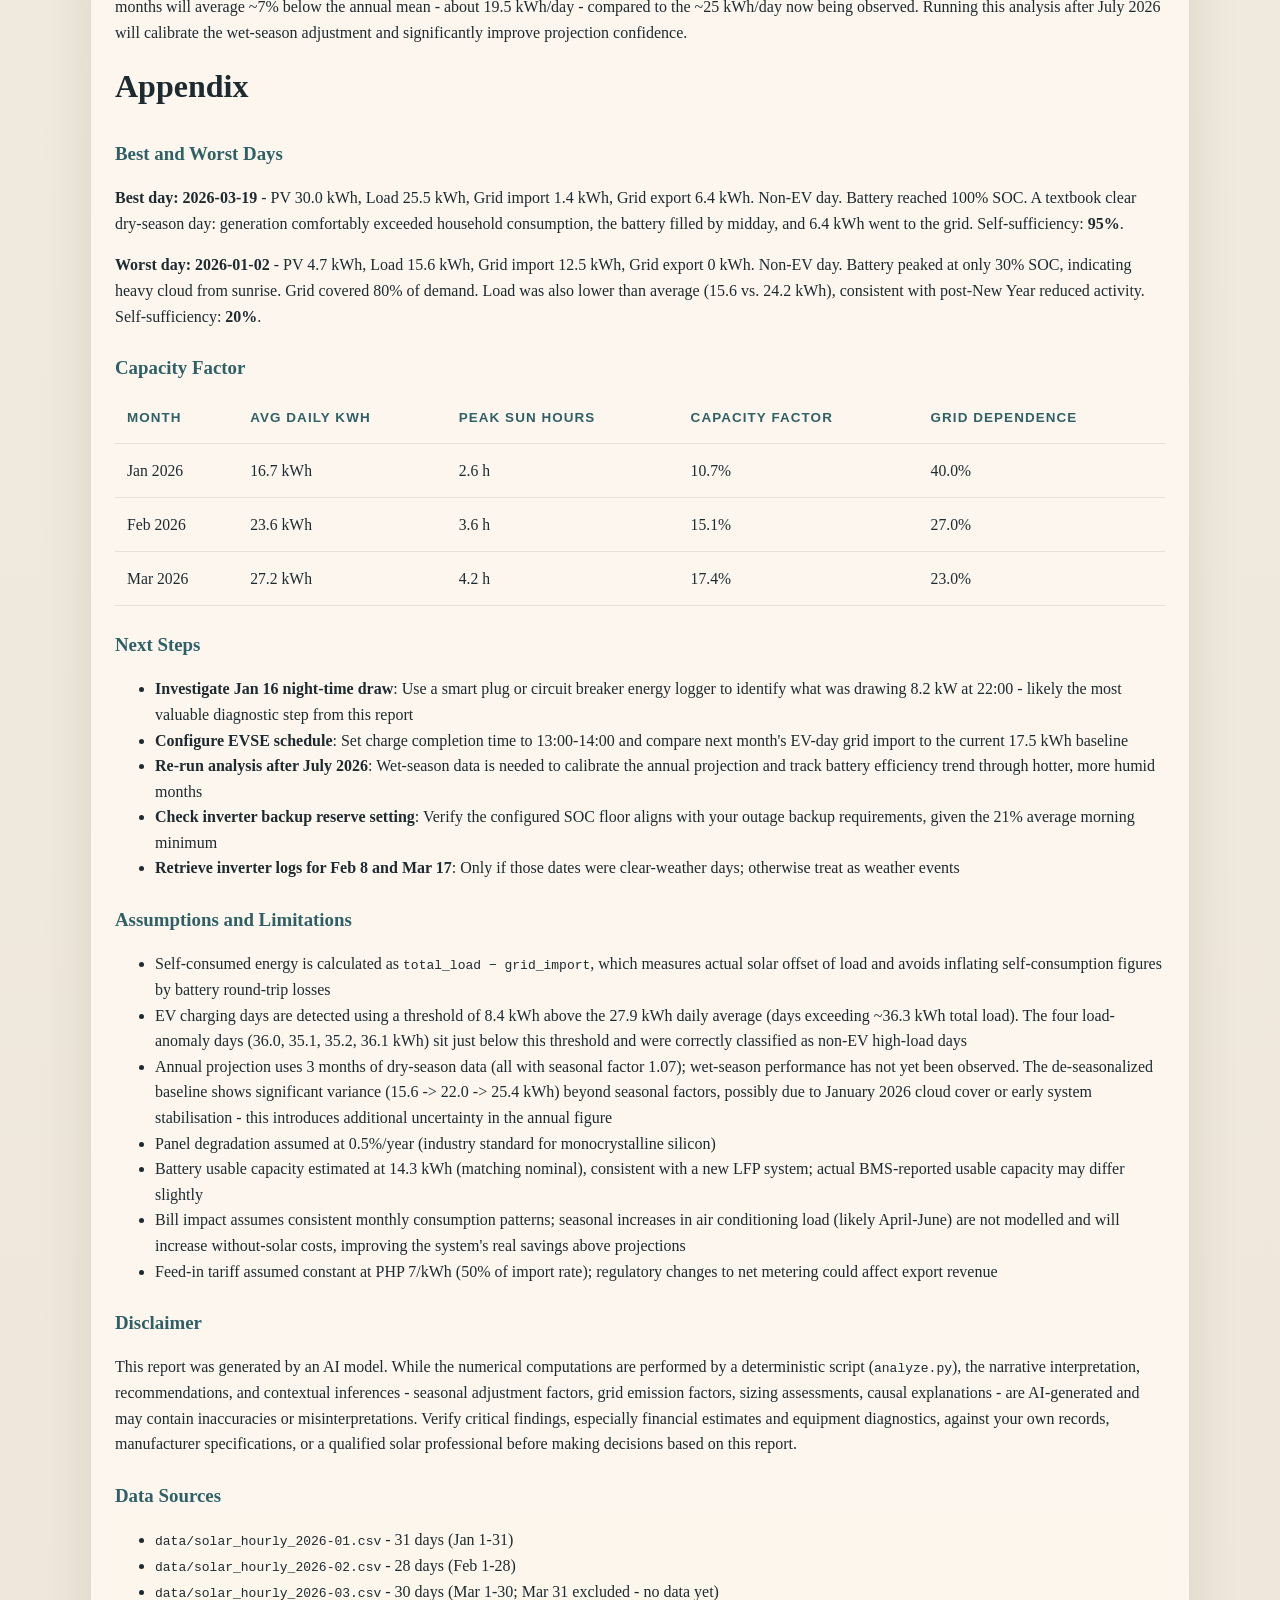
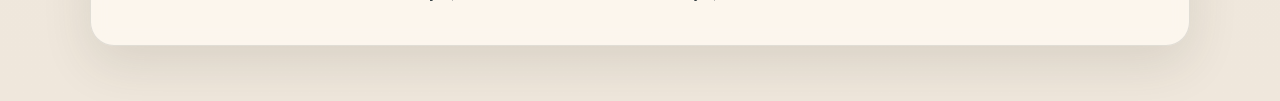
==== commit eb4c782e: "Clarify full report rendering" ====
--- a/full-report.html
+++ b/full-report.html
@@ -18,8 +18,8 @@
         <p class="eyebrow">Full Report</p>
         <h1>January to March 2026 solar analysis</h1>
         <p class="lede">
-          Full narrative report for a residential solar plus battery system in
-          Cavite, Philippines.
+          Rendered HTML version of the full report markdown for a residential
+          solar plus battery system in Cavite, Philippines.
         </p>
         <p class="hero__actions">
           <a class="button button--secondary" href="./index.html">Back to summary</a>
@@ -29,6 +29,27 @@
     </header>
 
     <main class="wrap stack">
+      <section class="card notice-card">
+        <div class="section-heading">
+          <p class="section-label">Before You Read</p>
+          <h2>This page renders the exact report markdown as HTML.</h2>
+        </div>
+        <p>
+          This report is AI-assisted. While the underlying data comes from the
+          inverter export, the narrative analysis, recommendations, projections,
+          and financial interpretation may contain inaccuracies or
+          misinterpretations.
+        </p>
+        <p>
+          Verify critical findings, especially financial and equipment-related
+          decisions, against your own records, manufacturer specifications, or a
+          qualified solar professional before acting on them.
+        </p>
+        <p>
+          Source workflow:
+          <a href="https://github.com/marfillaster/solar-skills">solar-skills</a>
+        </p>
+      </section>
       <article class="card report">
         <h2>Solar System Recommendations</h2>
 <p>Based on analysis of solar data from January-March 2026 (89 days, 2,133 hourly rows).</p>
--- a/styles.css
+++ b/styles.css
@@ -241,6 +241,12 @@
     var(--card);
 }
 
+.notice-card {
+  background:
+    linear-gradient(135deg, rgba(120, 167, 172, 0.16), rgba(255, 250, 242, 0.94) 42%),
+    var(--card);
+}
+
 .table-scroll {
   overflow-x: auto;
 }
@@ -270,6 +276,10 @@
   font-size: 0.98rem;
 }
 
+a {
+  color: var(--sea);
+}
+
 .report h2 {
   margin-top: 0;
   font-size: clamp(1.55rem, 2.5vw, 2.2rem);
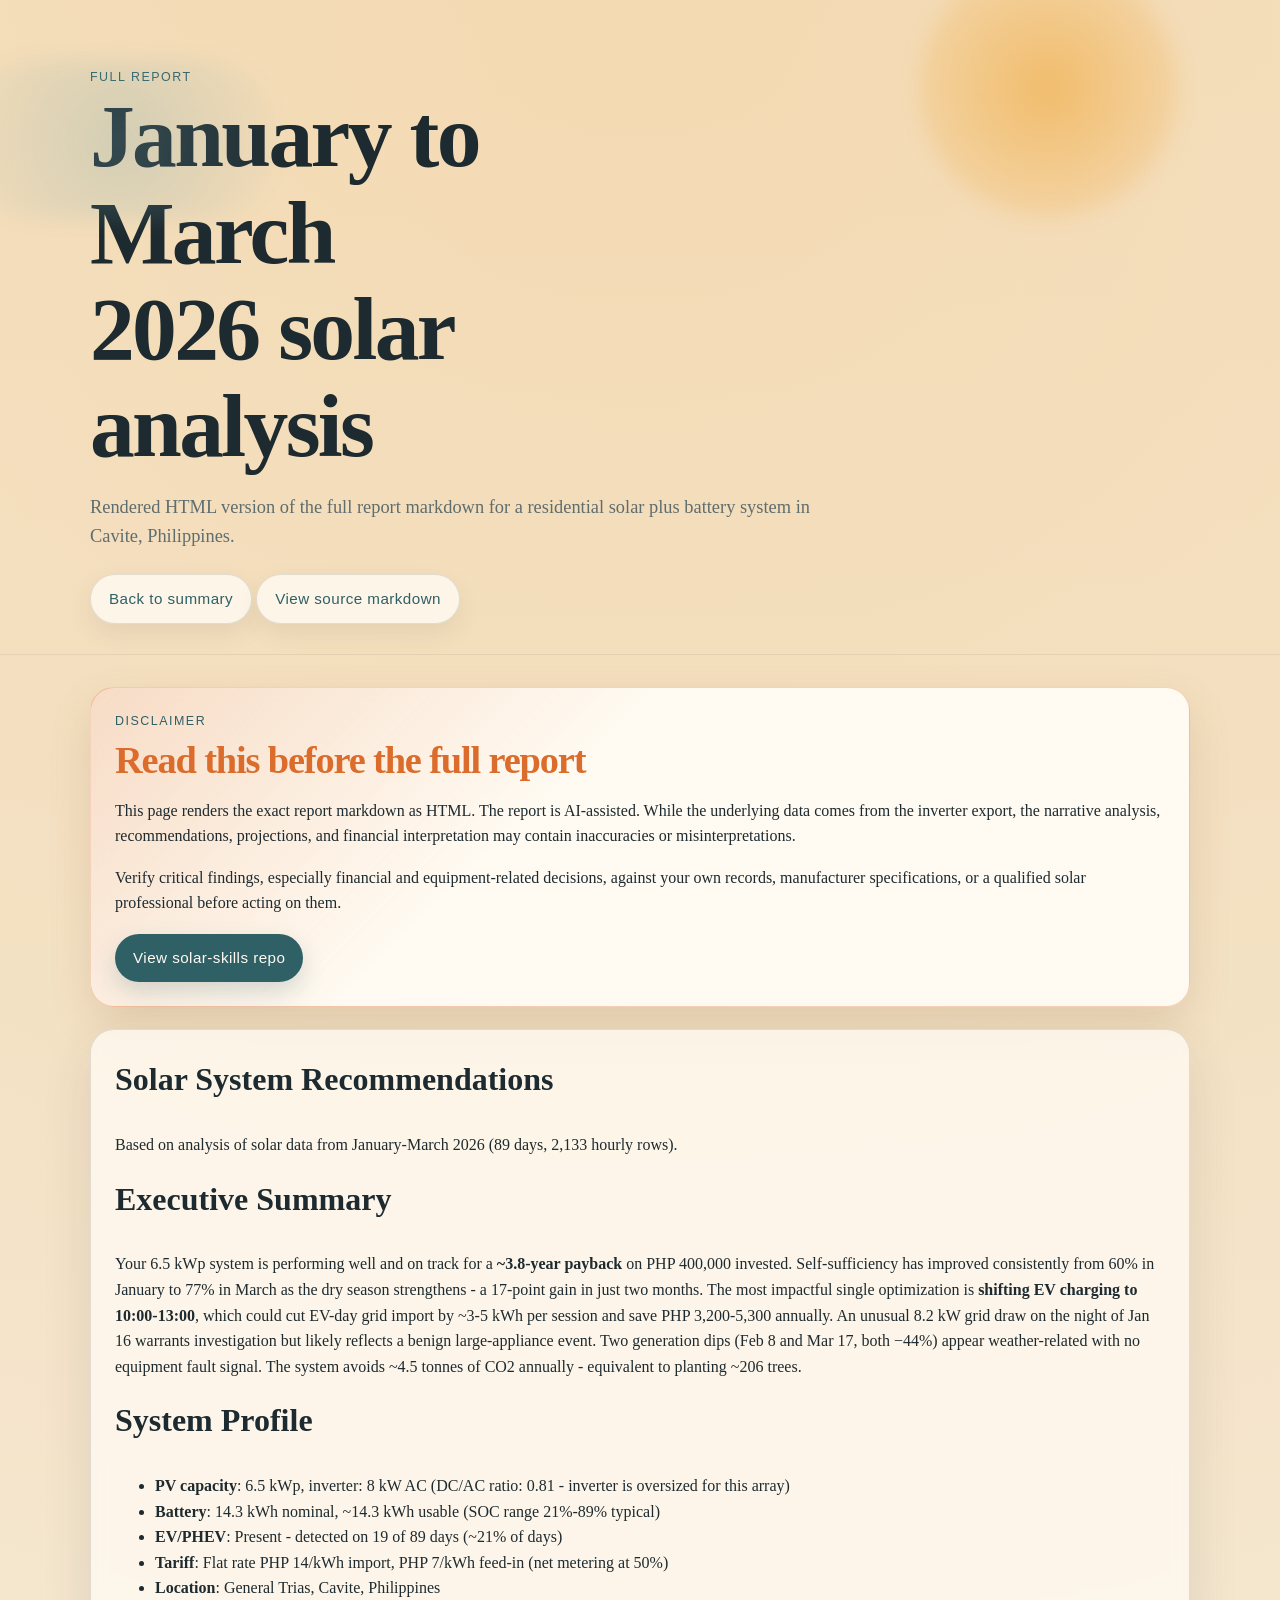
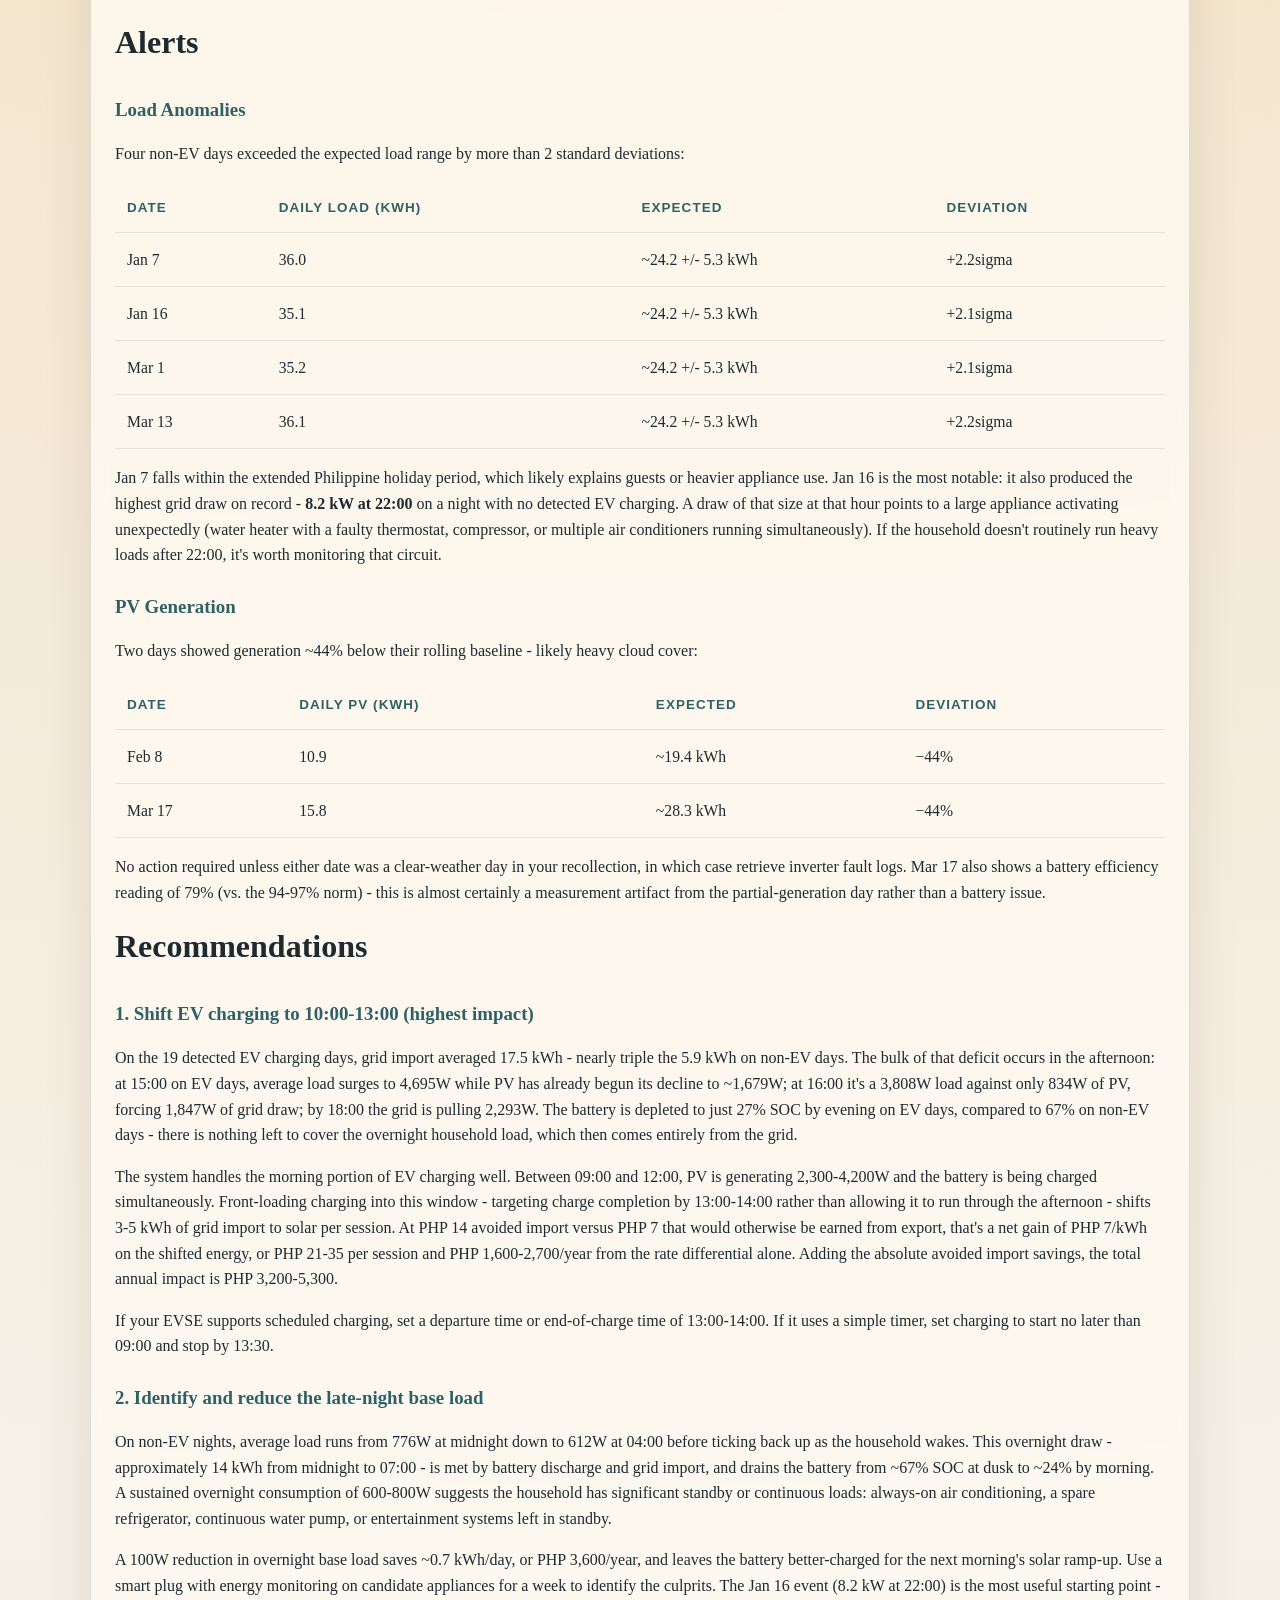
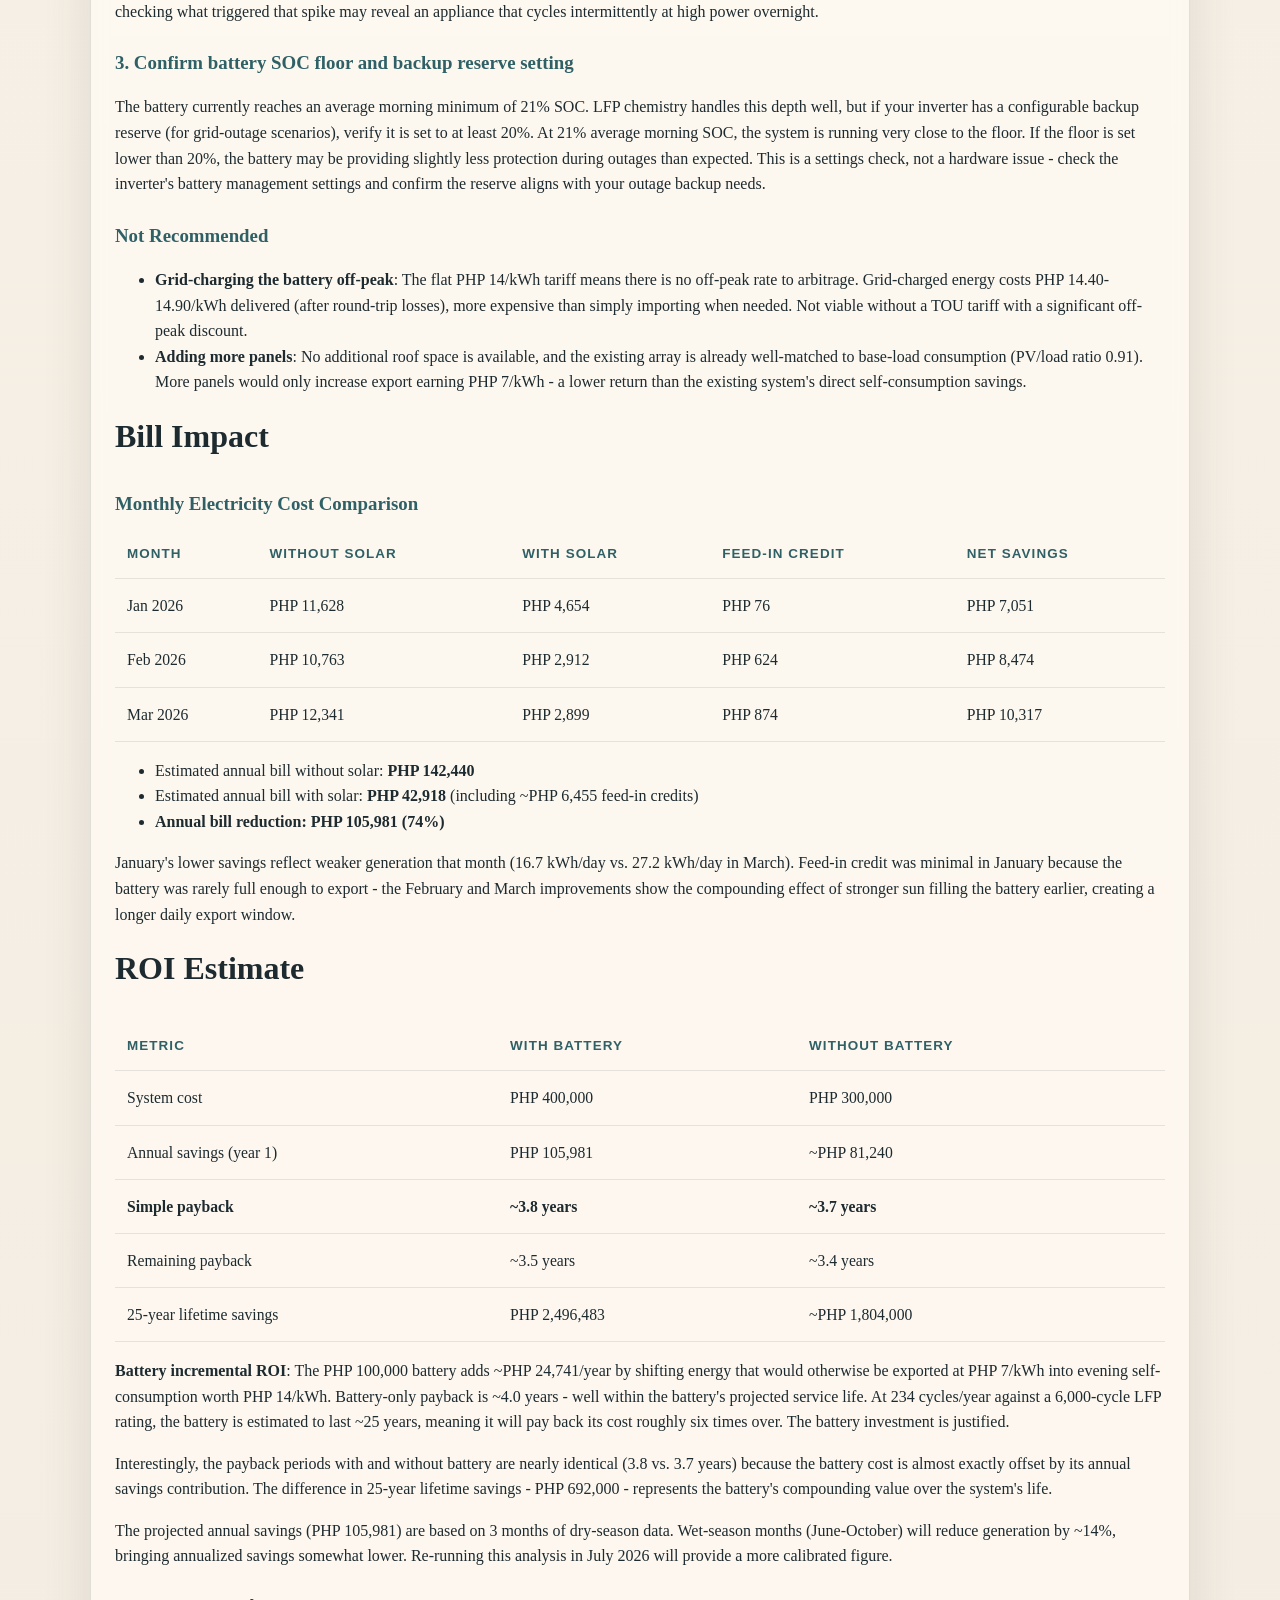
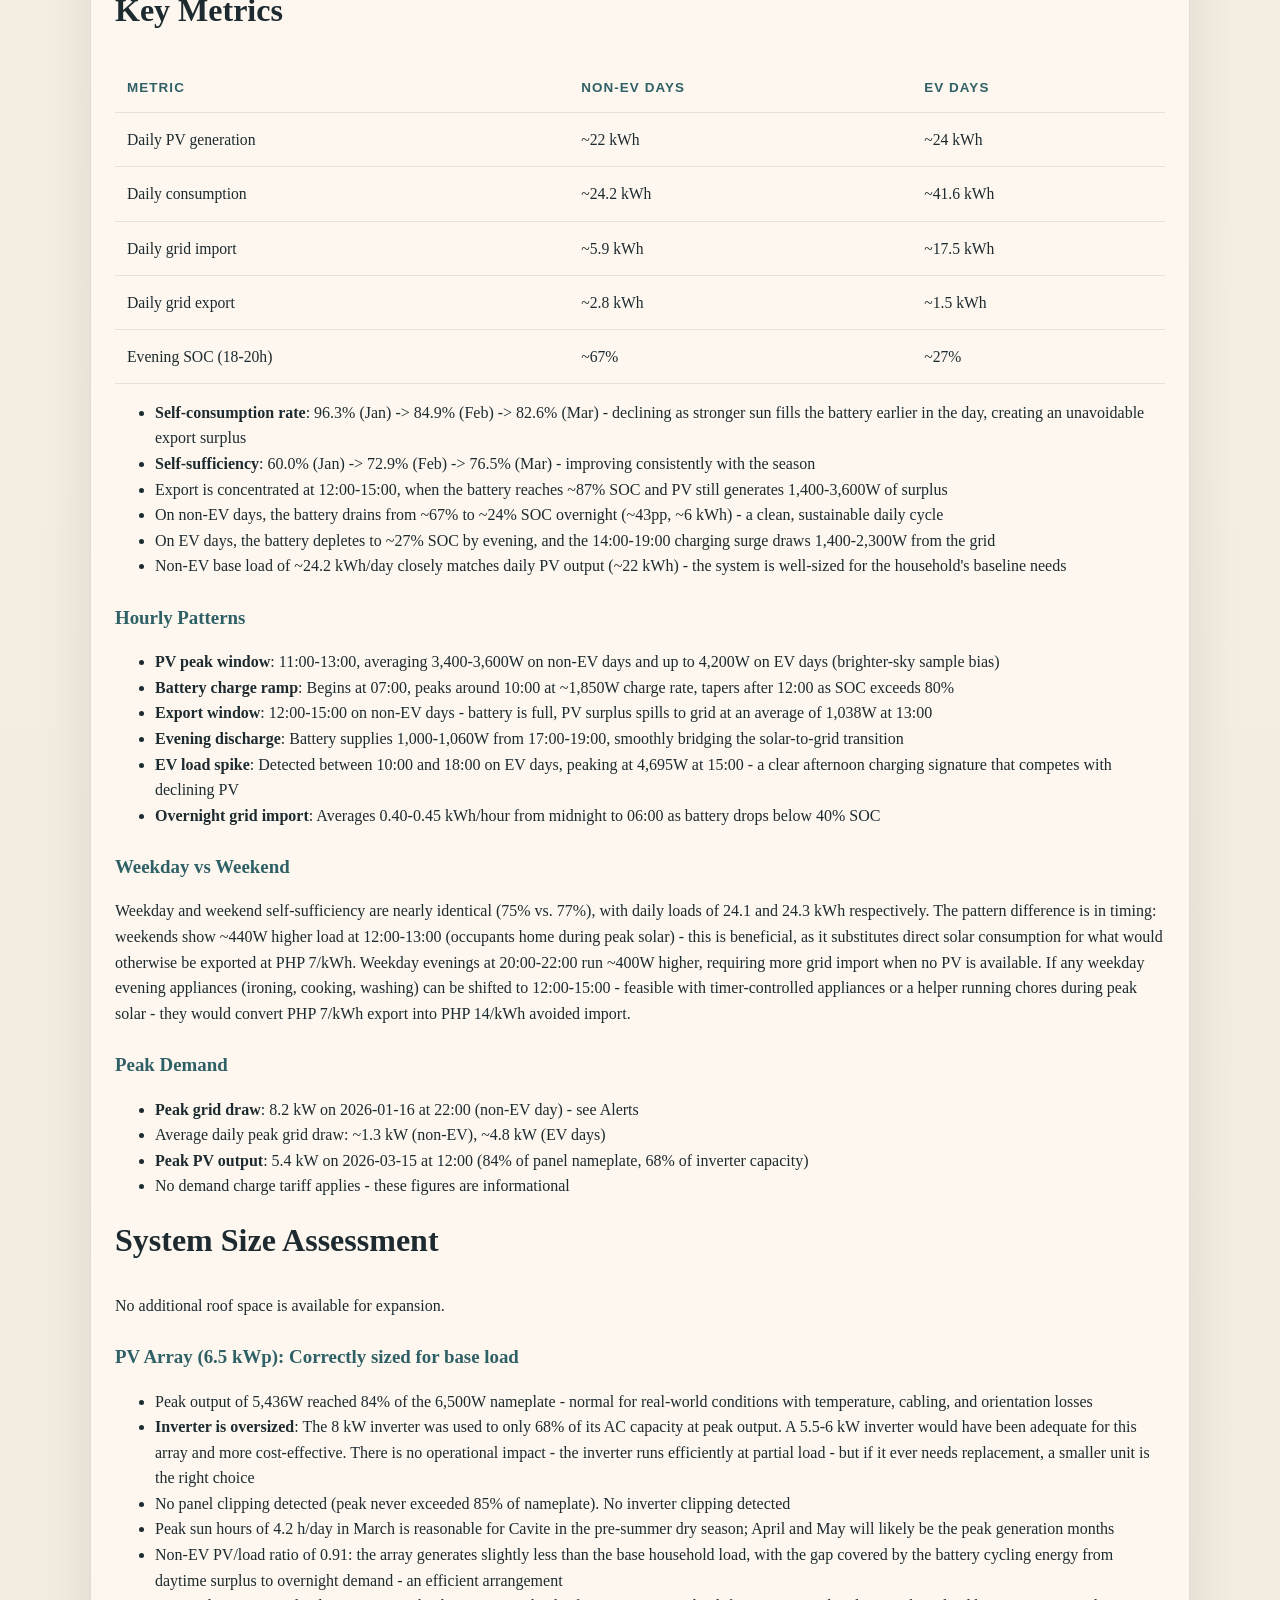
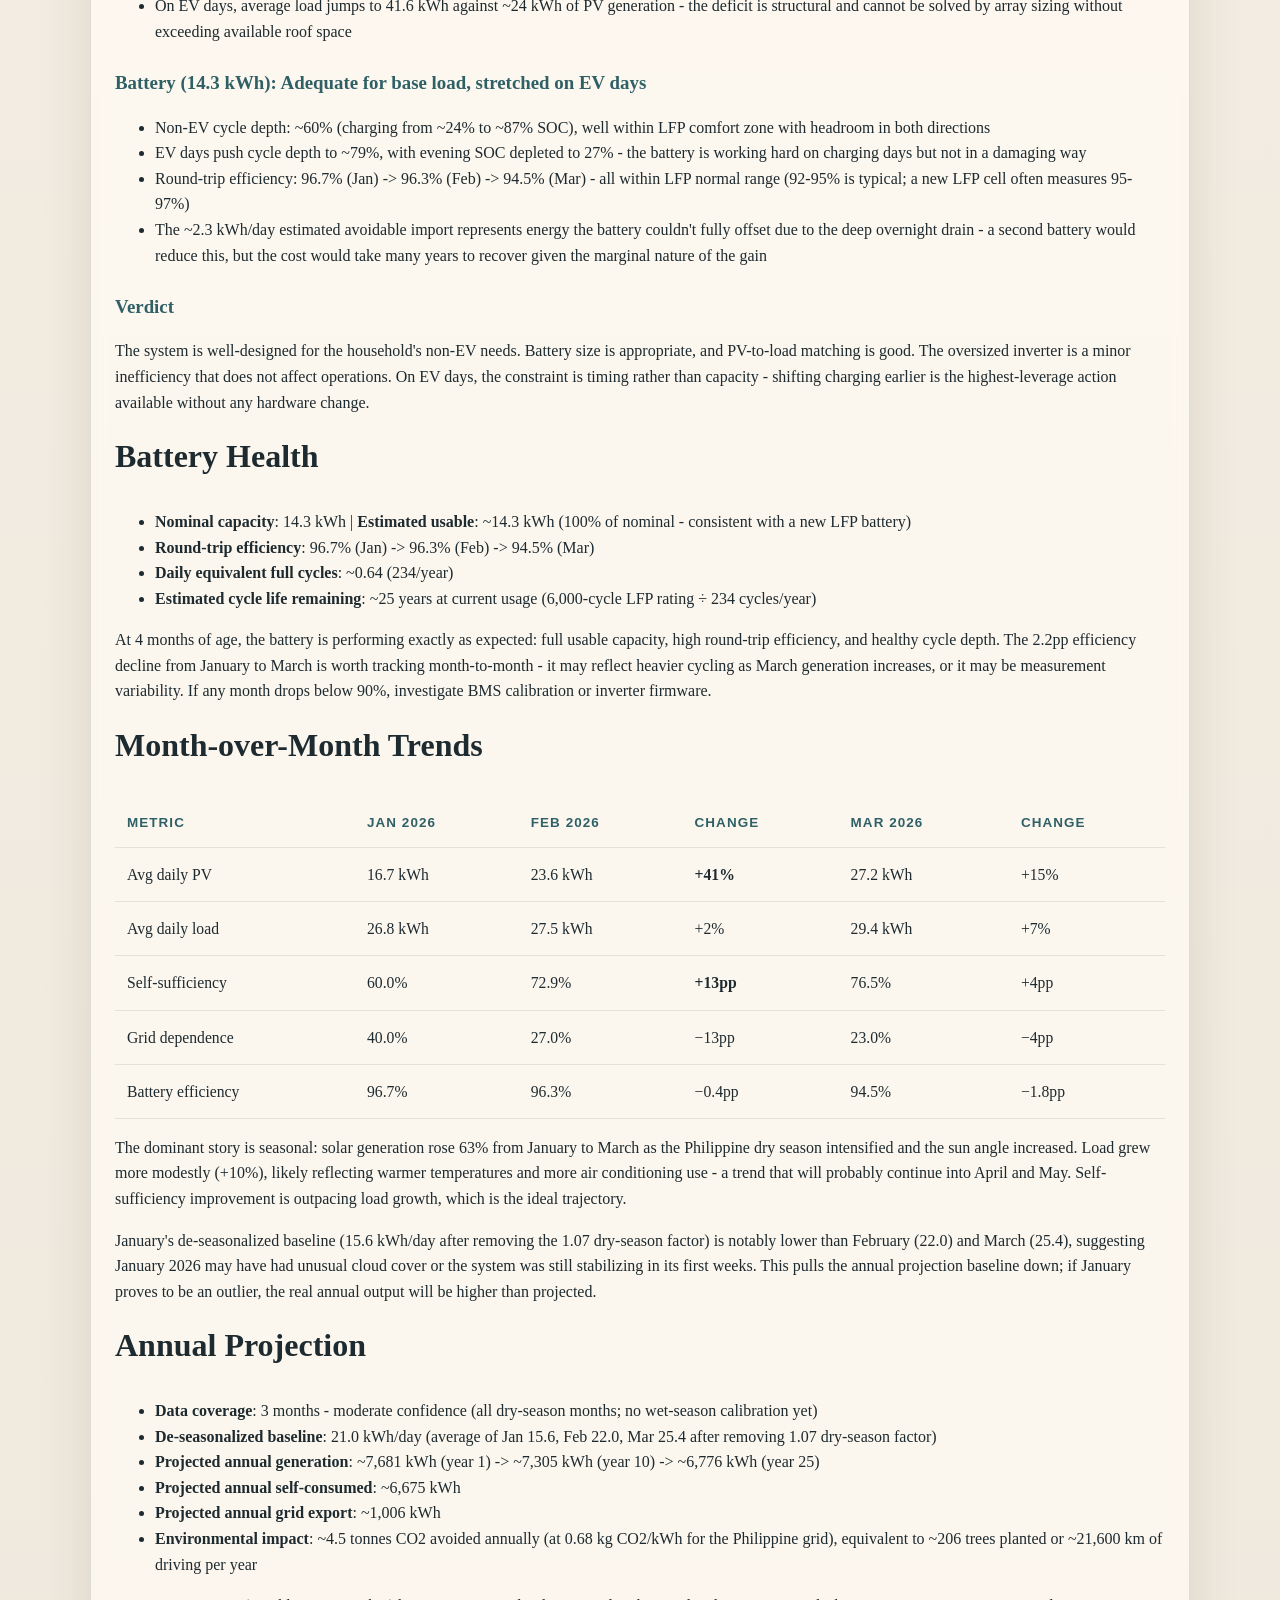
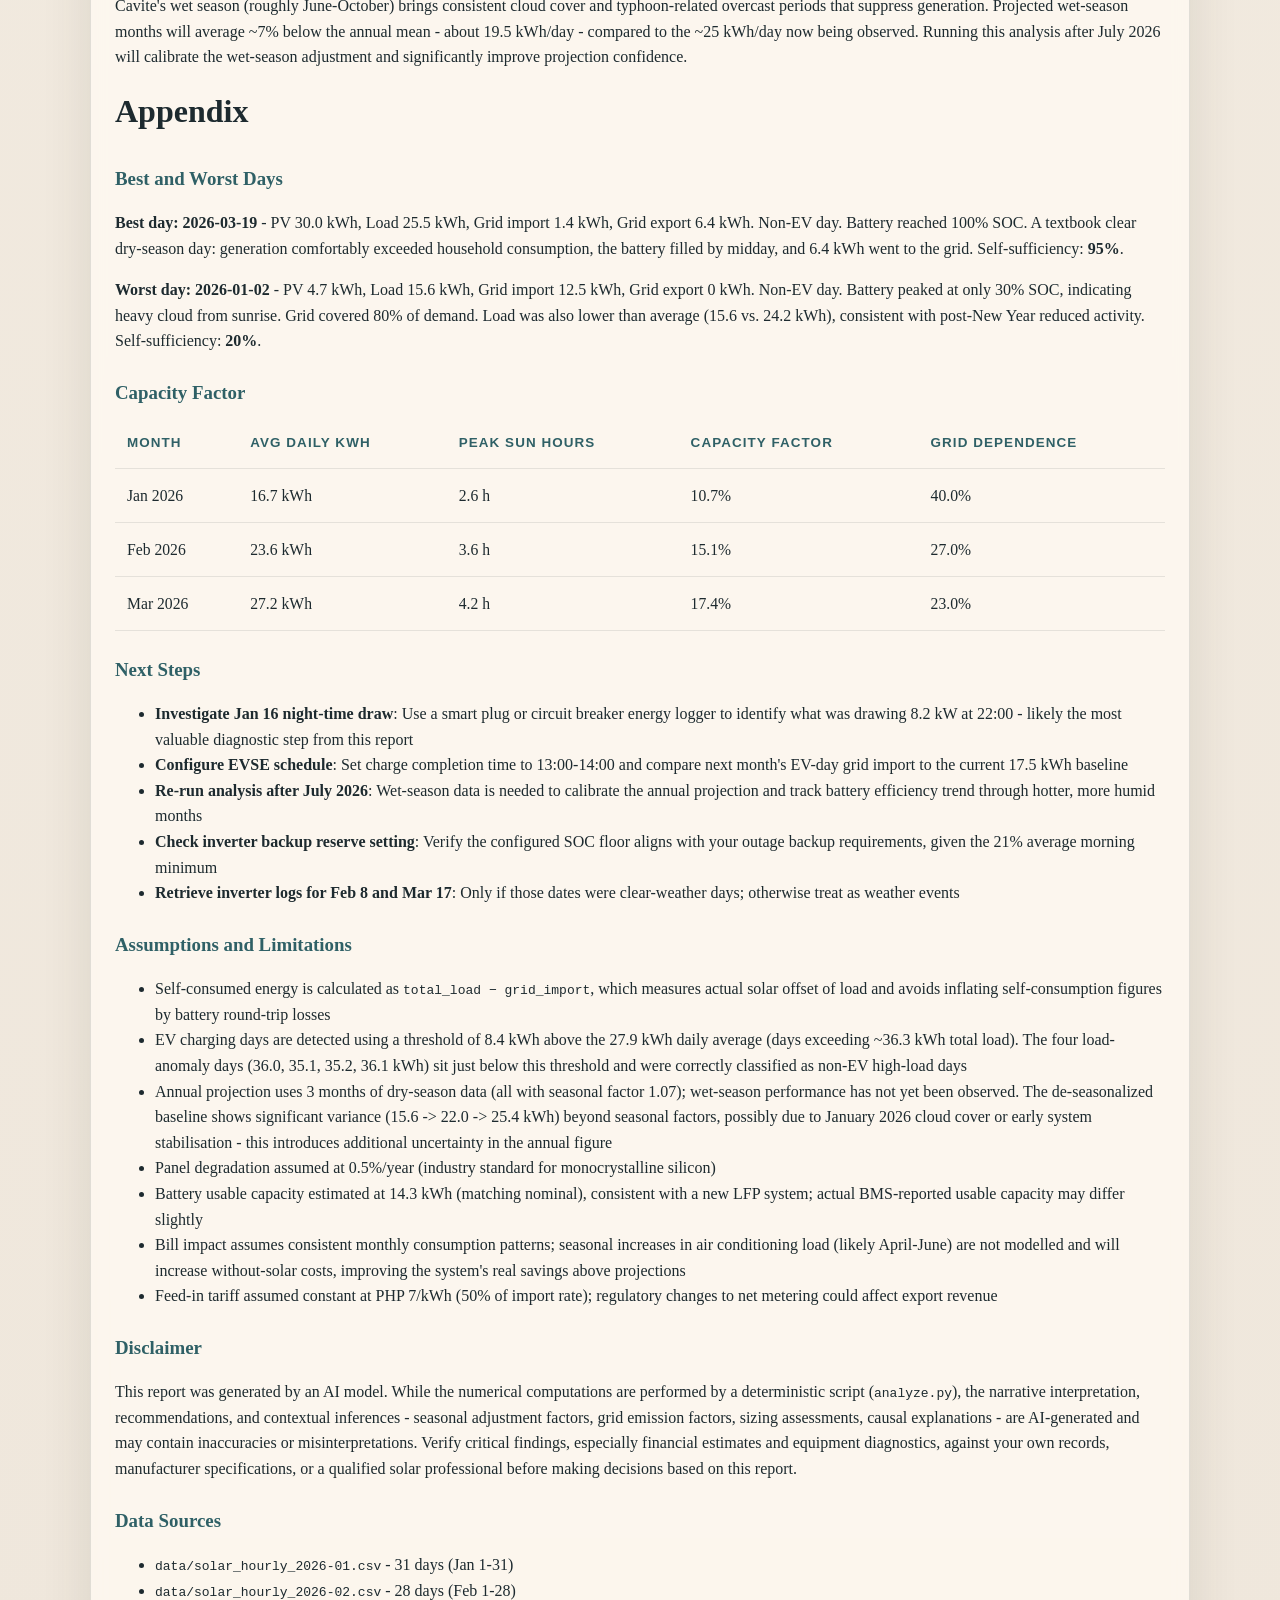
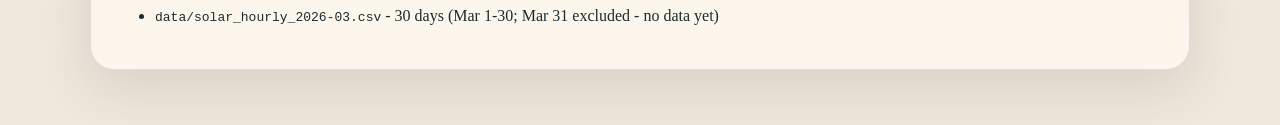
==== commit 28219b9a: "Make full report disclaimer more prominent" ====
--- a/full-report.html
+++ b/full-report.html
@@ -31,23 +31,22 @@
     <main class="wrap stack">
       <section class="card notice-card">
         <div class="section-heading">
-          <p class="section-label">Before You Read</p>
-          <h2>This page renders the exact report markdown as HTML.</h2>
+          <p class="section-label">Disclaimer</p>
+          <h2>Read this before the full report</h2>
         </div>
         <p>
-          This report is AI-assisted. While the underlying data comes from the
-          inverter export, the narrative analysis, recommendations, projections,
-          and financial interpretation may contain inaccuracies or
-          misinterpretations.
+          This page renders the exact report markdown as HTML. The report is
+          AI-assisted. While the underlying data comes from the inverter export,
+          the narrative analysis, recommendations, projections, and financial
+          interpretation may contain inaccuracies or misinterpretations.
         </p>
         <p>
           Verify critical findings, especially financial and equipment-related
           decisions, against your own records, manufacturer specifications, or a
           qualified solar professional before acting on them.
         </p>
-        <p>
-          Source workflow:
-          <a href="https://github.com/marfillaster/solar-skills">solar-skills</a>
+        <p class="notice-card__actions">
+          <a class="button" href="https://github.com/marfillaster/solar-skills">View solar-skills repo</a>
         </p>
       </section>
       <article class="card report">
--- a/styles.css
+++ b/styles.css
@@ -243,8 +243,18 @@
 
 .notice-card {
   background:
-    linear-gradient(135deg, rgba(120, 167, 172, 0.16), rgba(255, 250, 242, 0.94) 42%),
+    linear-gradient(135deg, rgba(219, 108, 43, 0.18), rgba(255, 250, 242, 0.96) 40%),
     var(--card);
+  border: 1px solid rgba(219, 108, 43, 0.28);
+  box-shadow: 0 18px 44px rgba(112, 71, 38, 0.14);
+}
+
+.notice-card h2 {
+  color: var(--sun-deep);
+}
+
+.notice-card__actions {
+  margin: 18px 0 0;
 }
 
 .table-scroll {
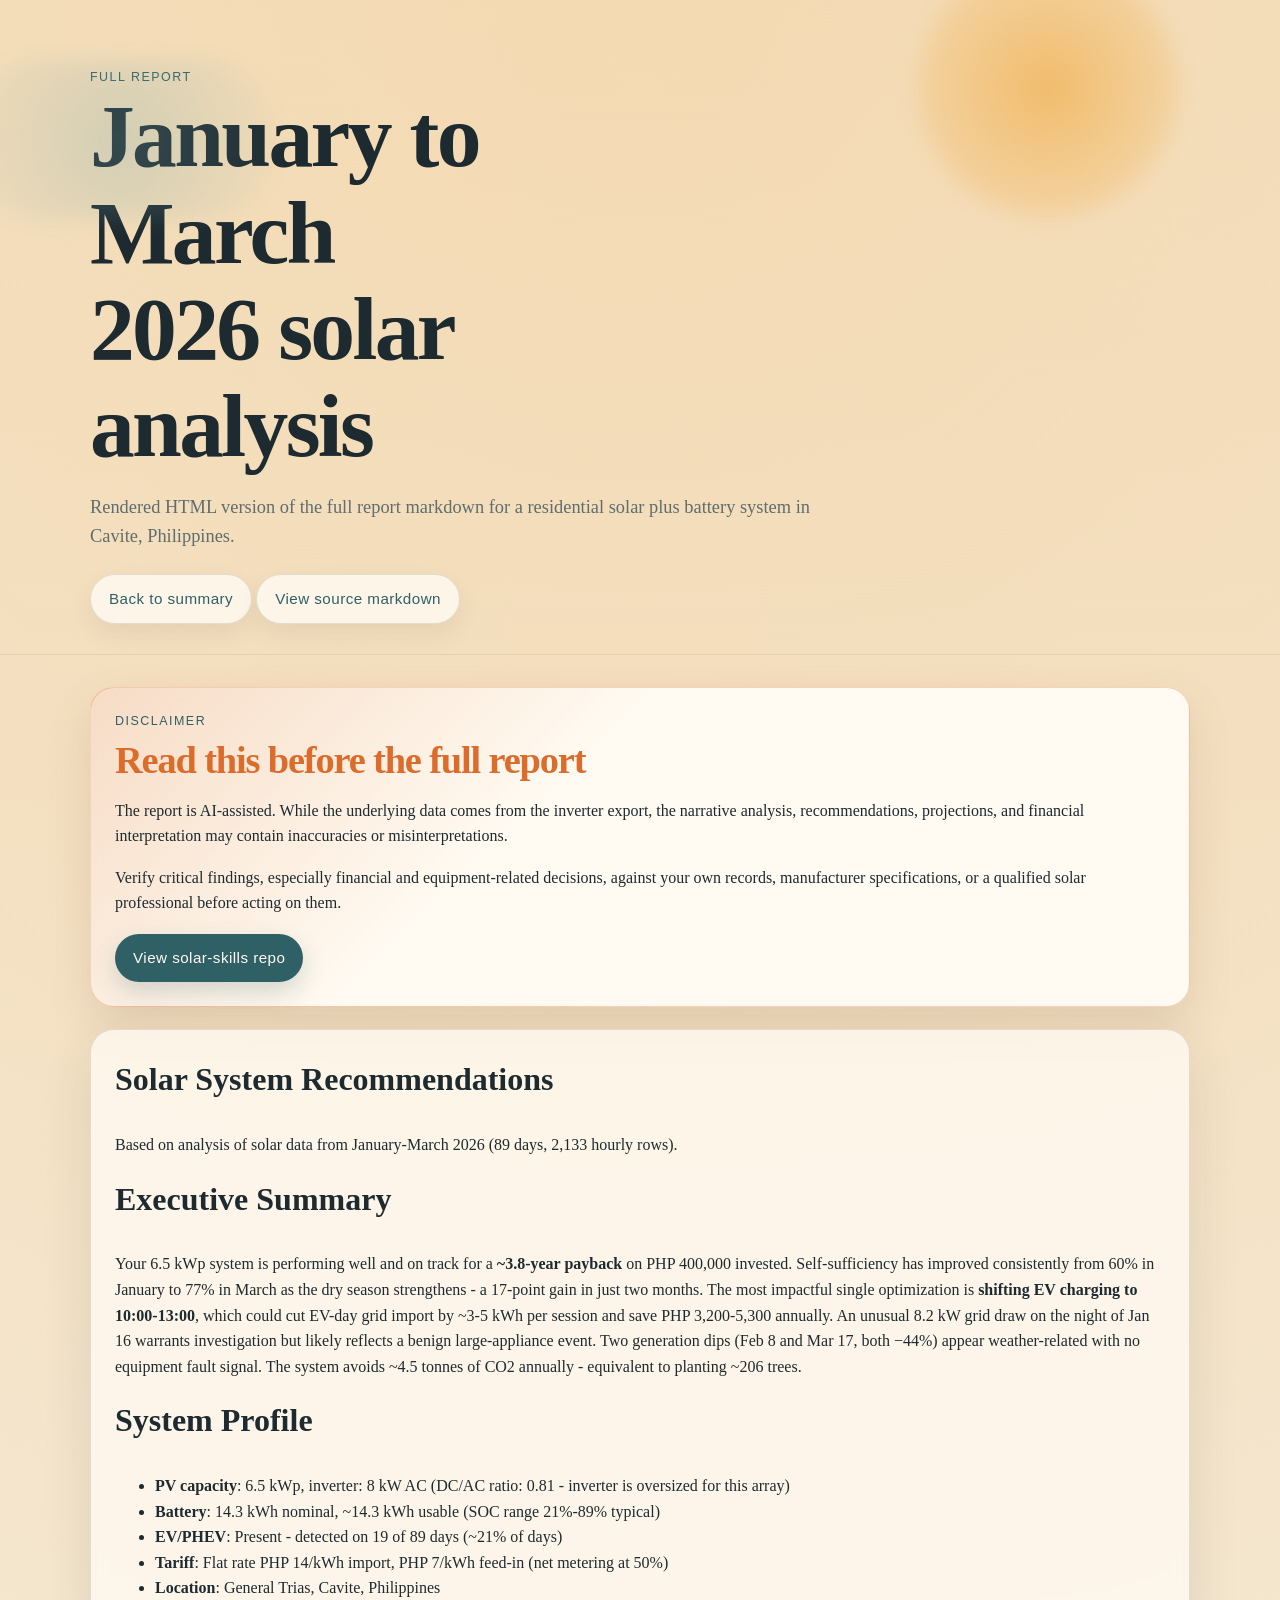
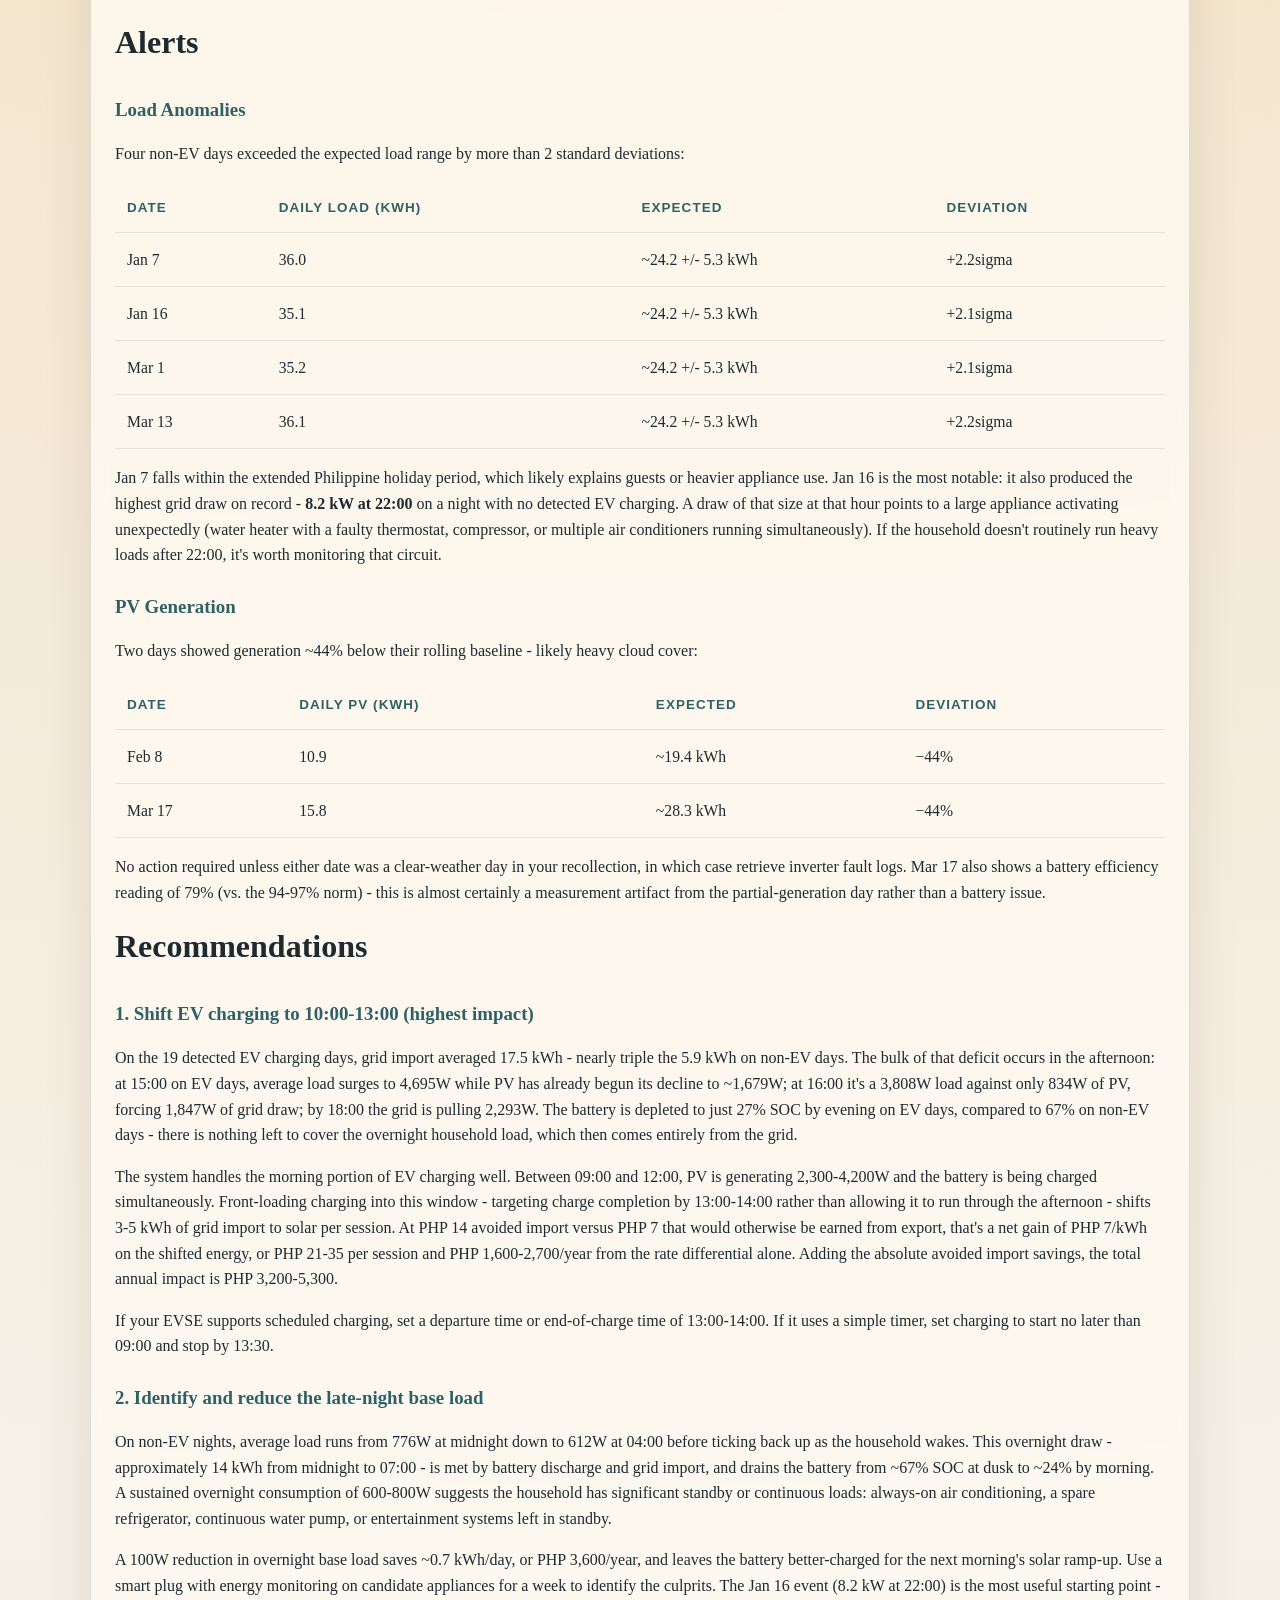
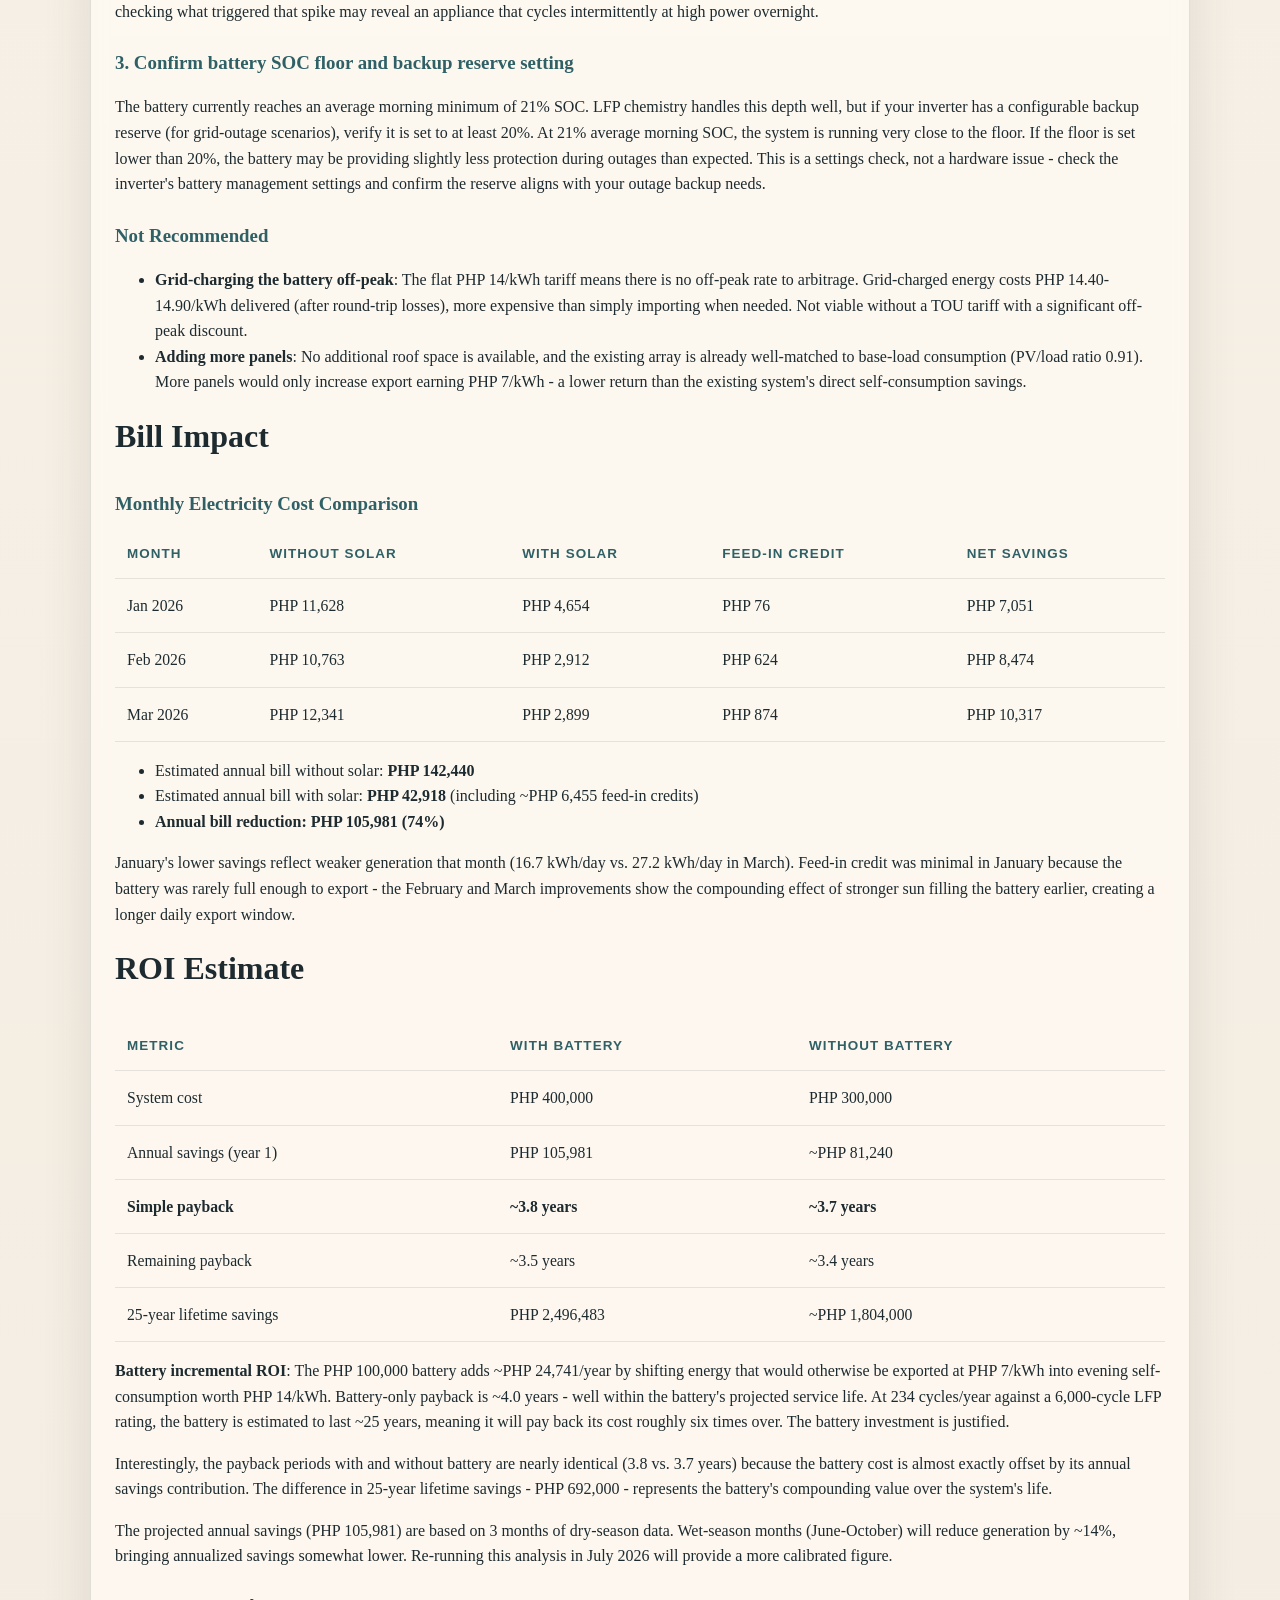
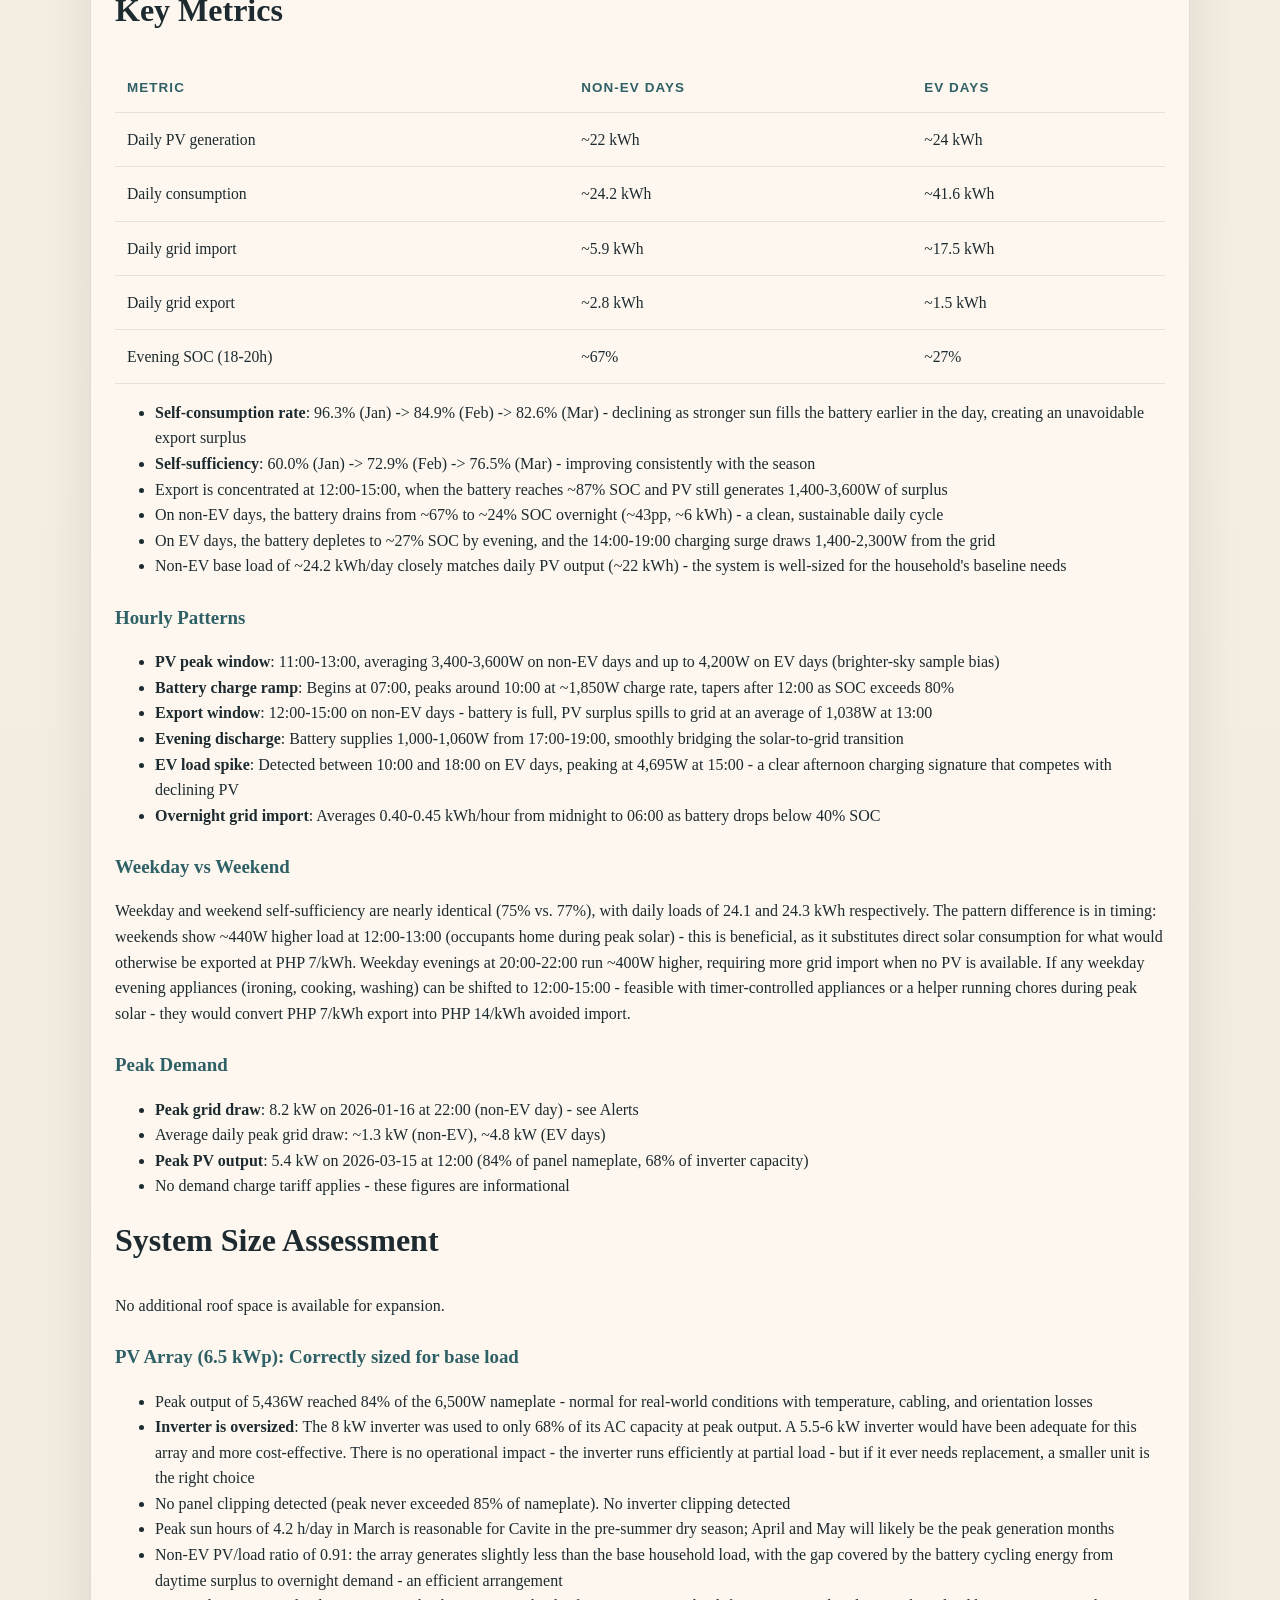
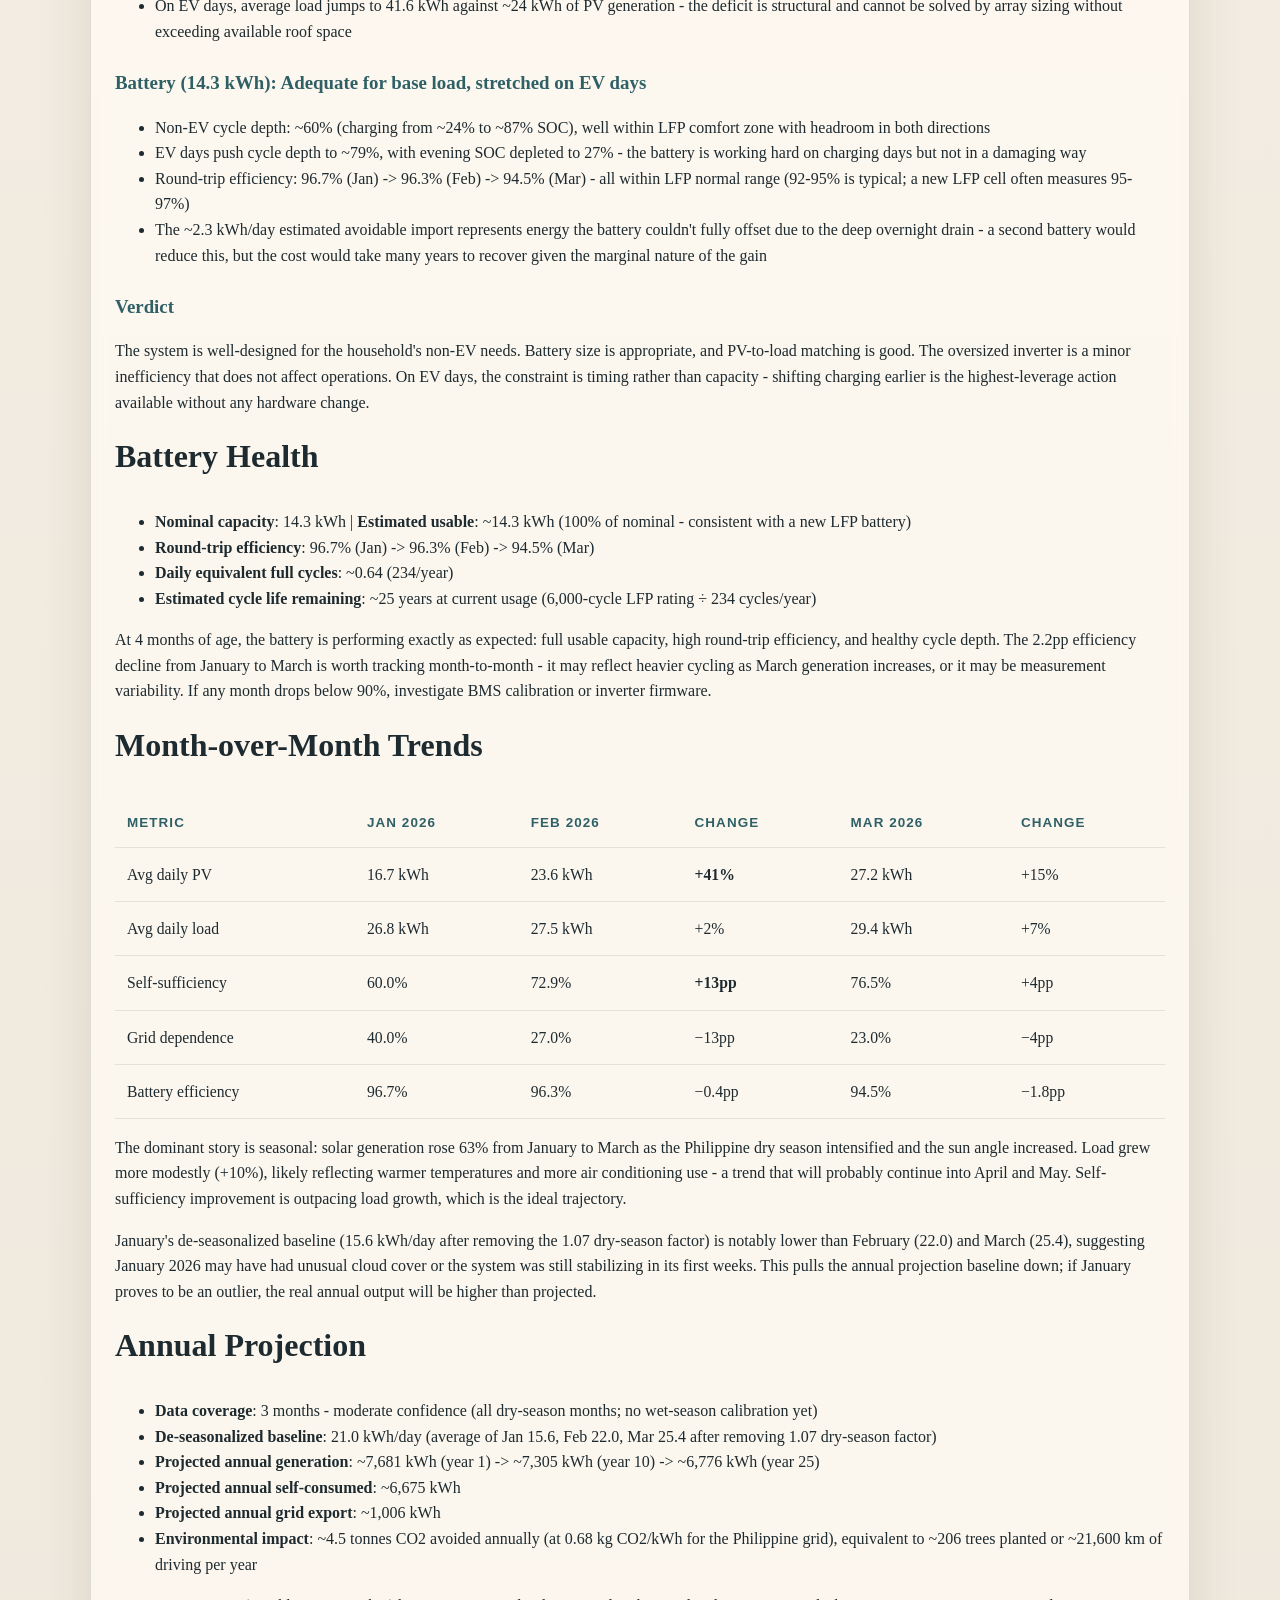
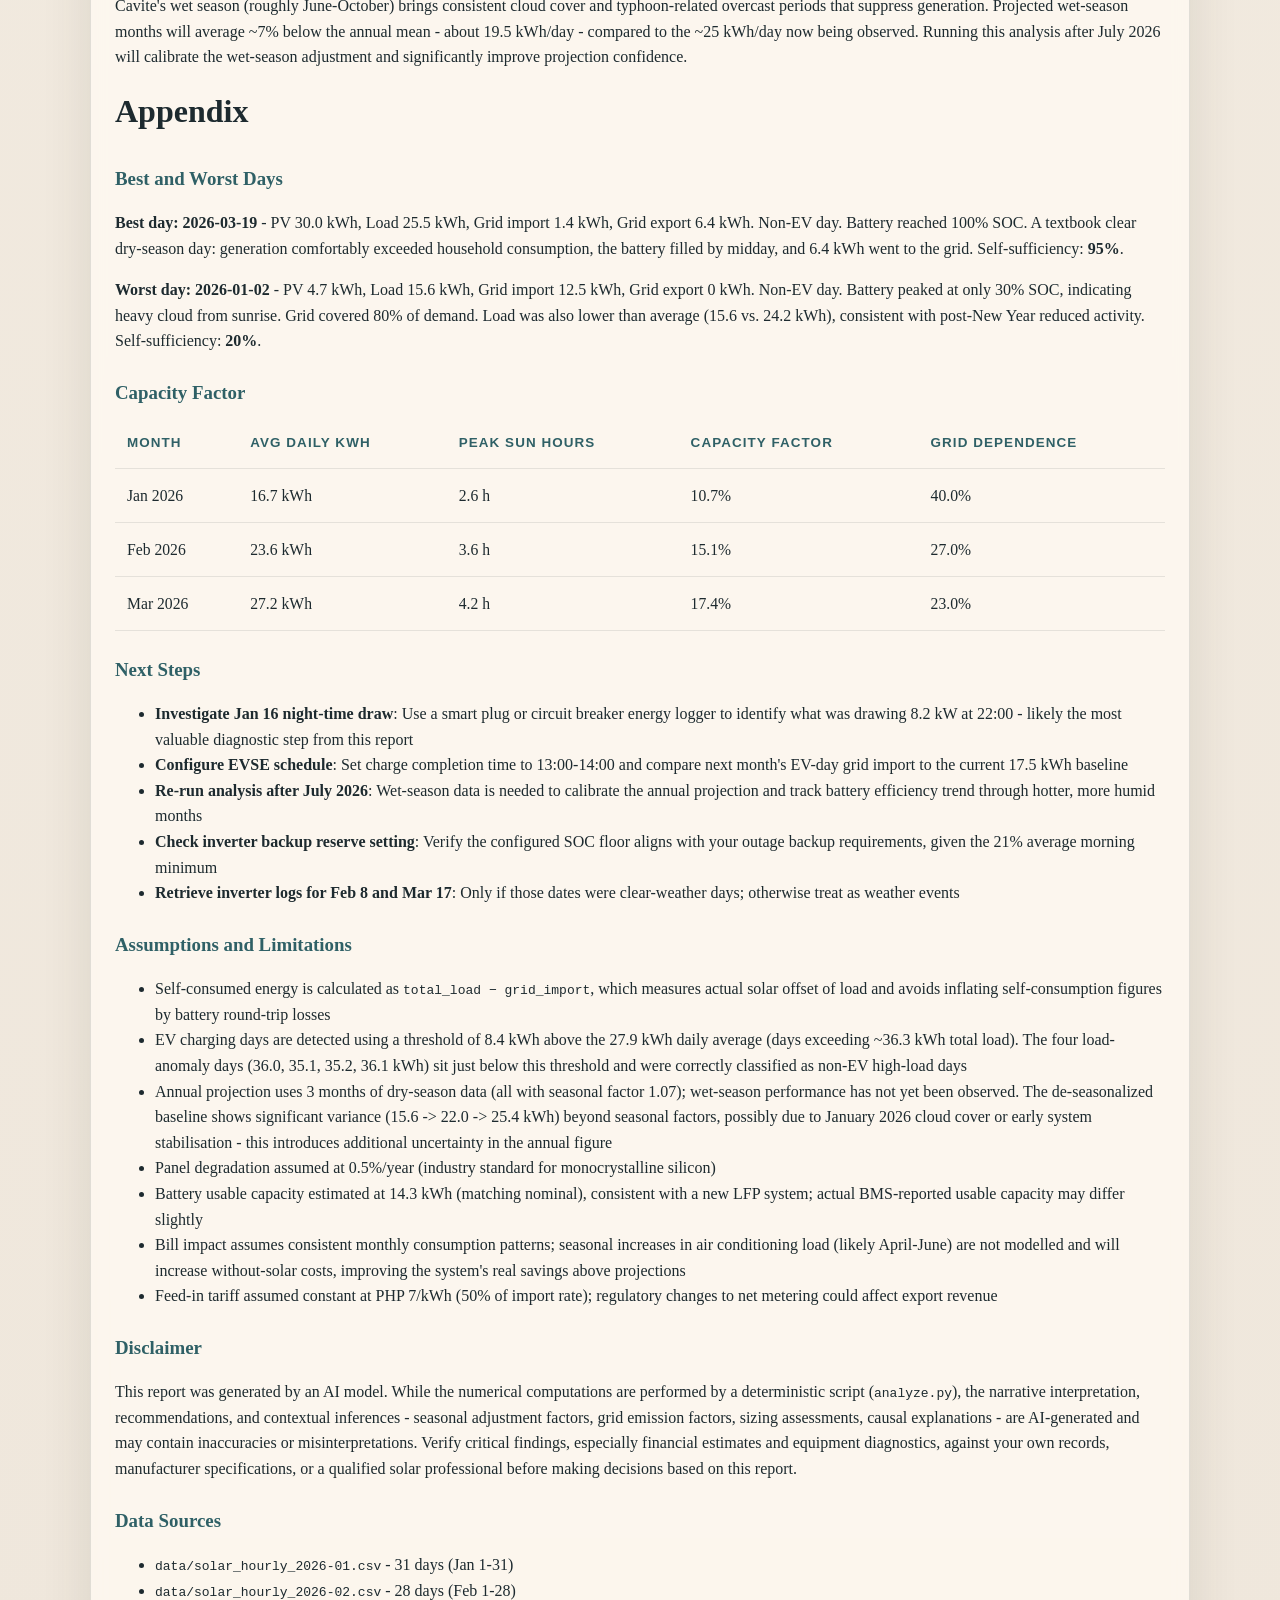
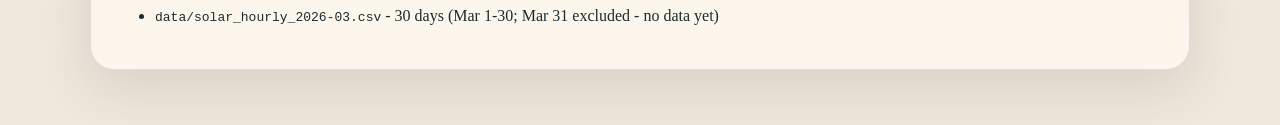
==== commit 95da8bf9: "Tighten full report disclaimer copy" ====
--- a/full-report.html
+++ b/full-report.html
@@ -35,10 +35,10 @@
           <h2>Read this before the full report</h2>
         </div>
         <p>
-          This page renders the exact report markdown as HTML. The report is
-          AI-assisted. While the underlying data comes from the inverter export,
-          the narrative analysis, recommendations, projections, and financial
-          interpretation may contain inaccuracies or misinterpretations.
+          The report is AI-assisted. While the underlying data comes from the
+          inverter export, the narrative analysis, recommendations, projections,
+          and financial interpretation may contain inaccuracies or
+          misinterpretations.
         </p>
         <p>
           Verify critical findings, especially financial and equipment-related
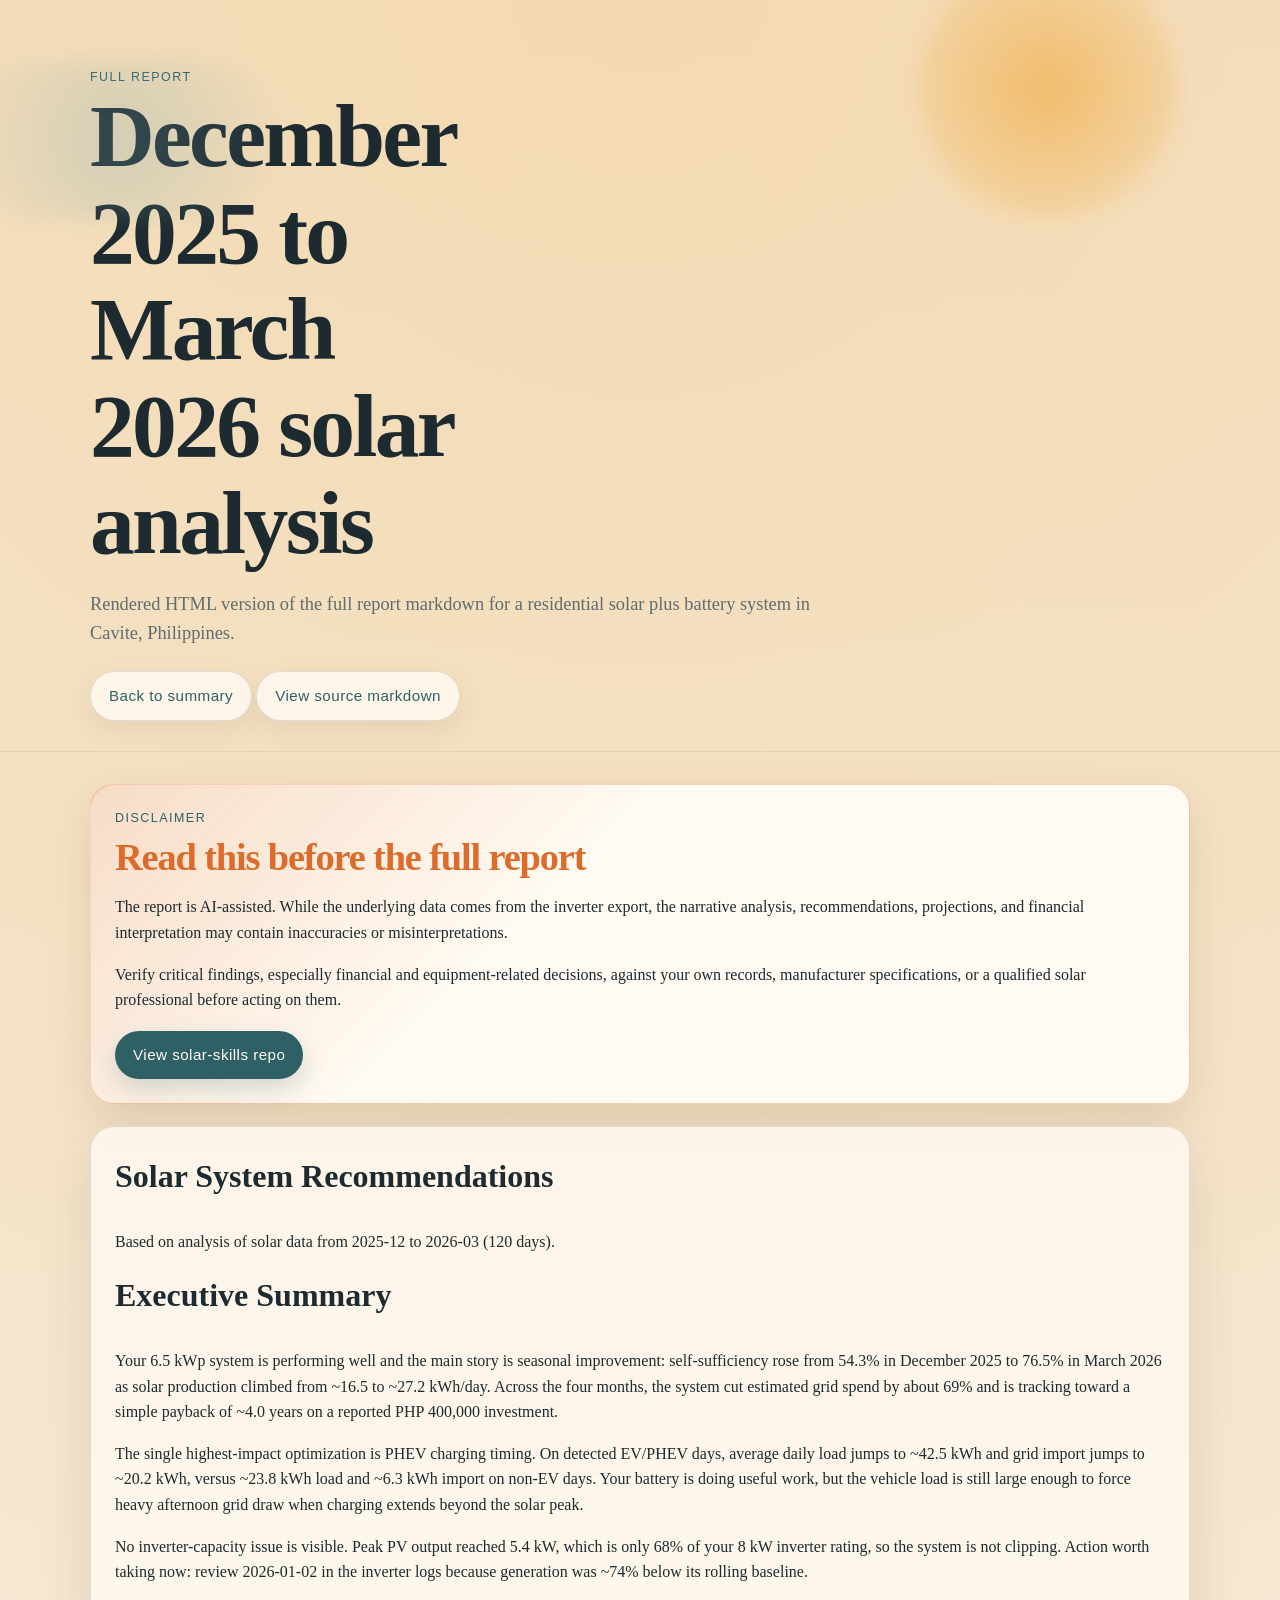
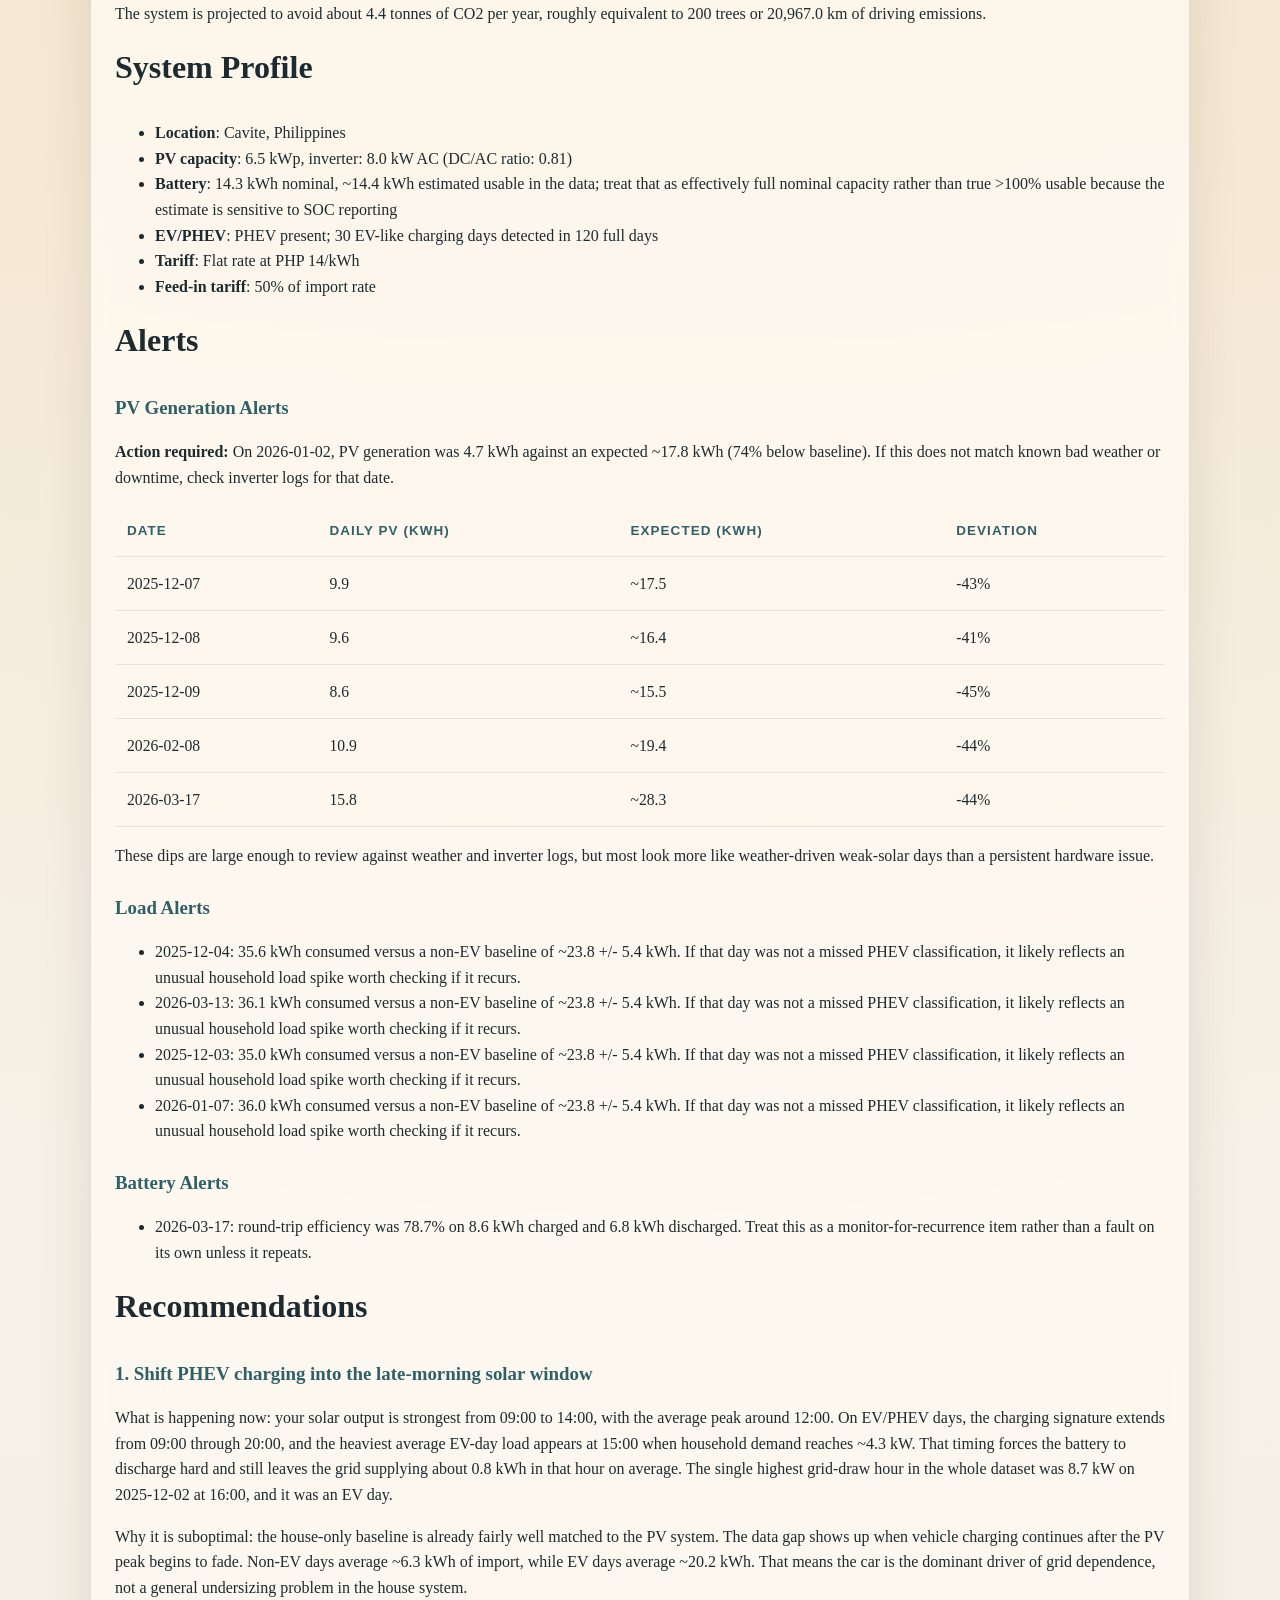
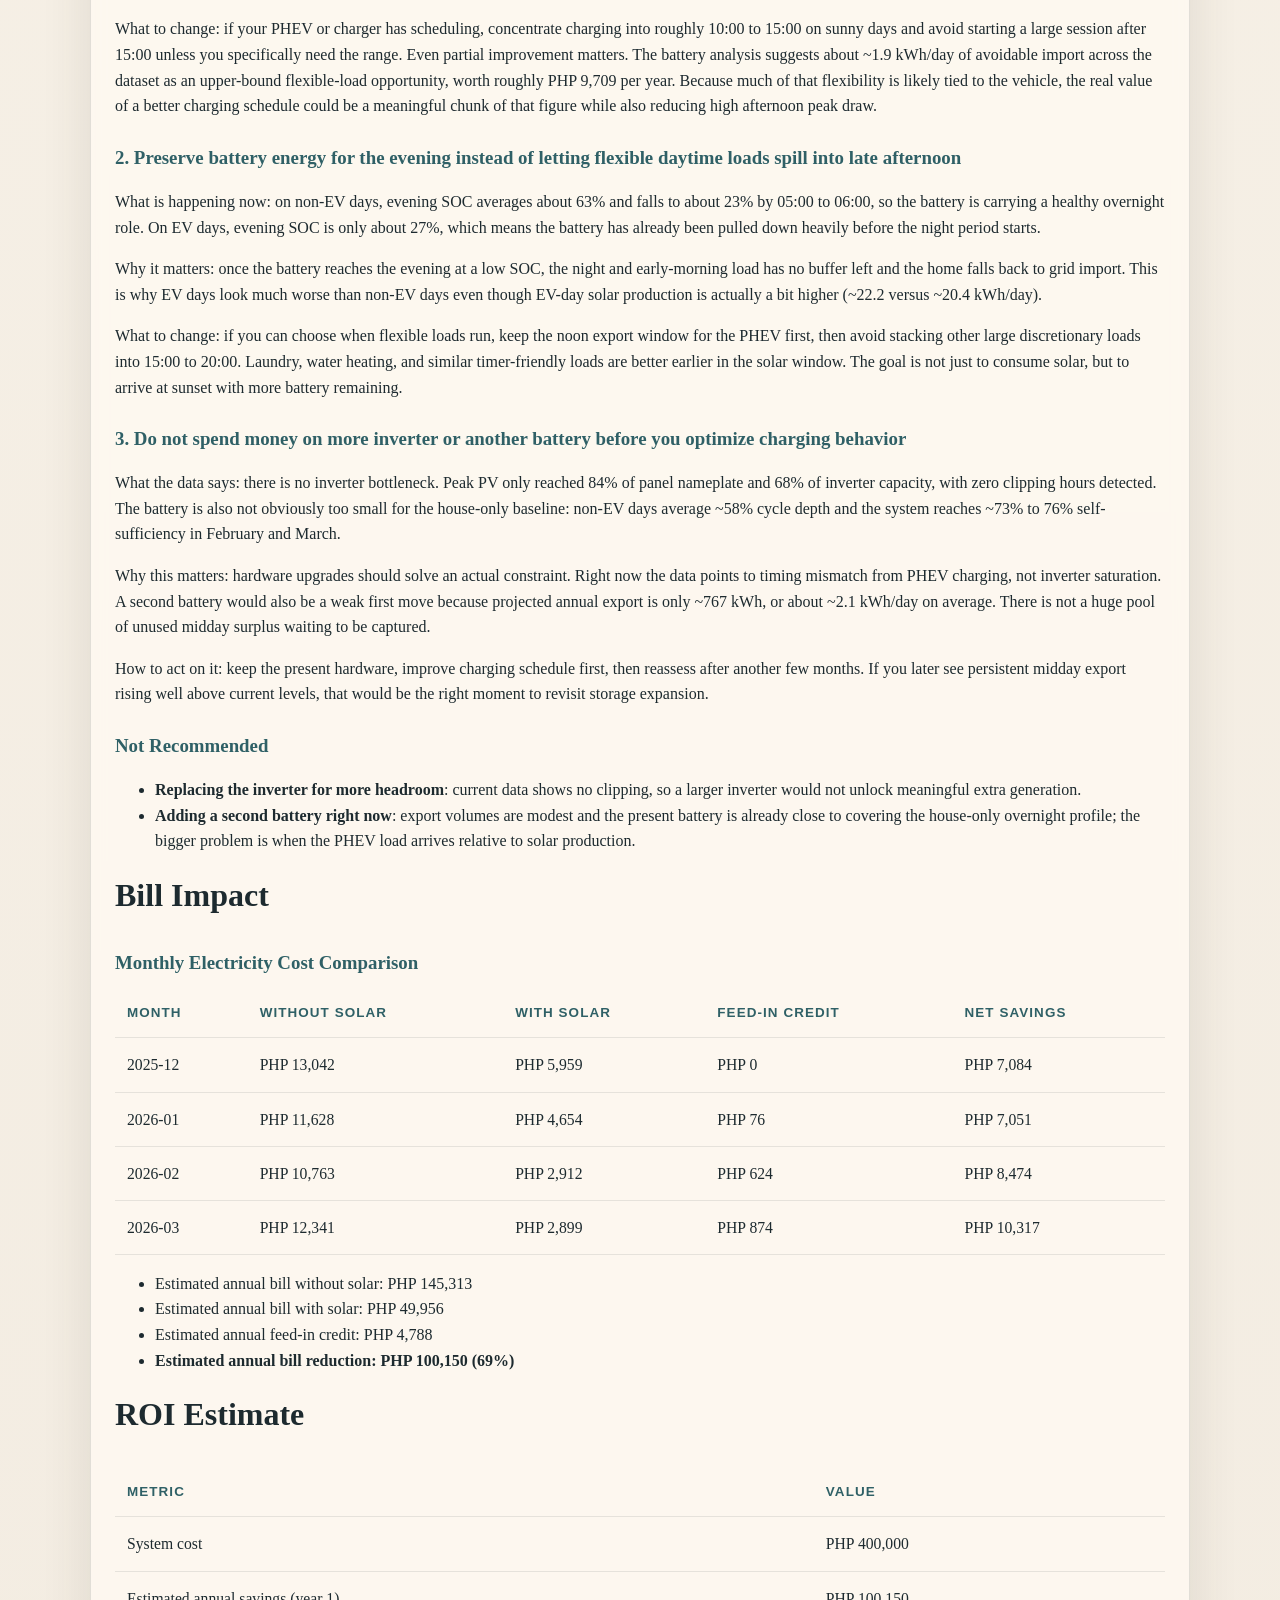
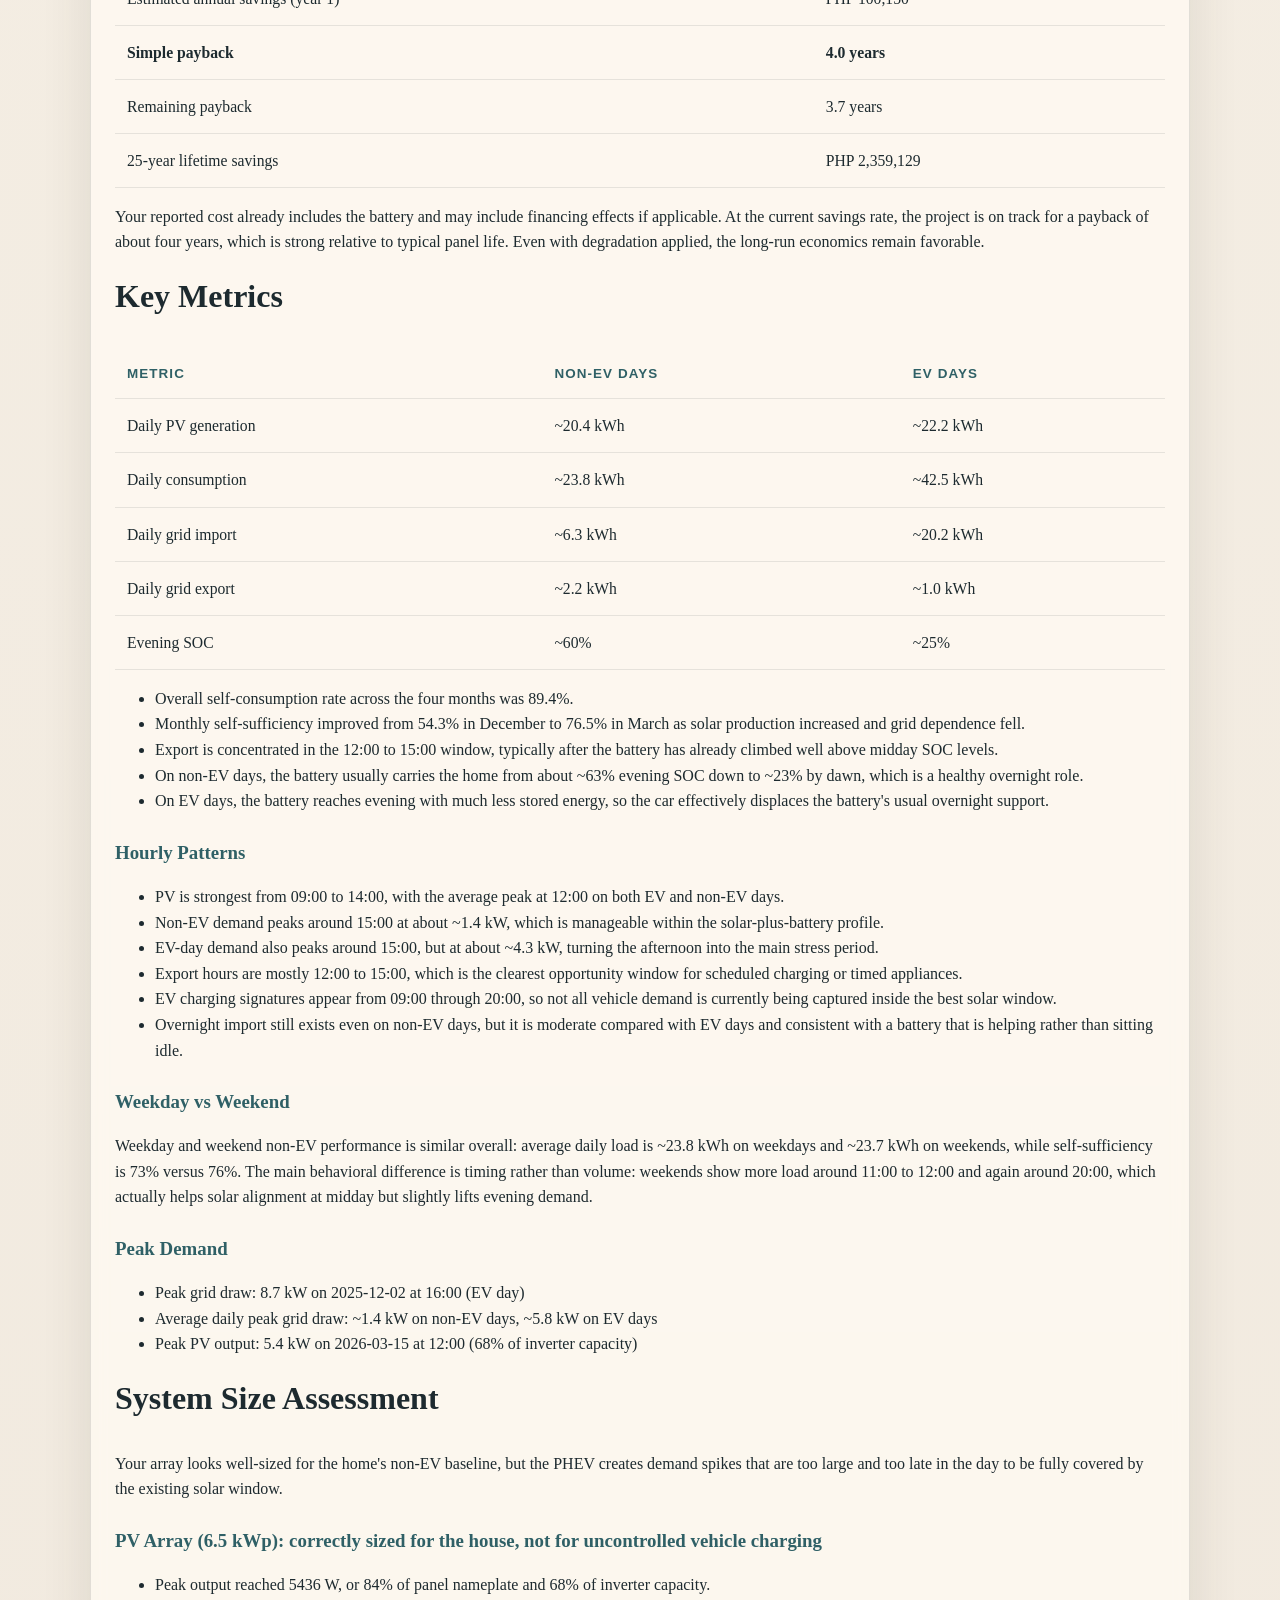
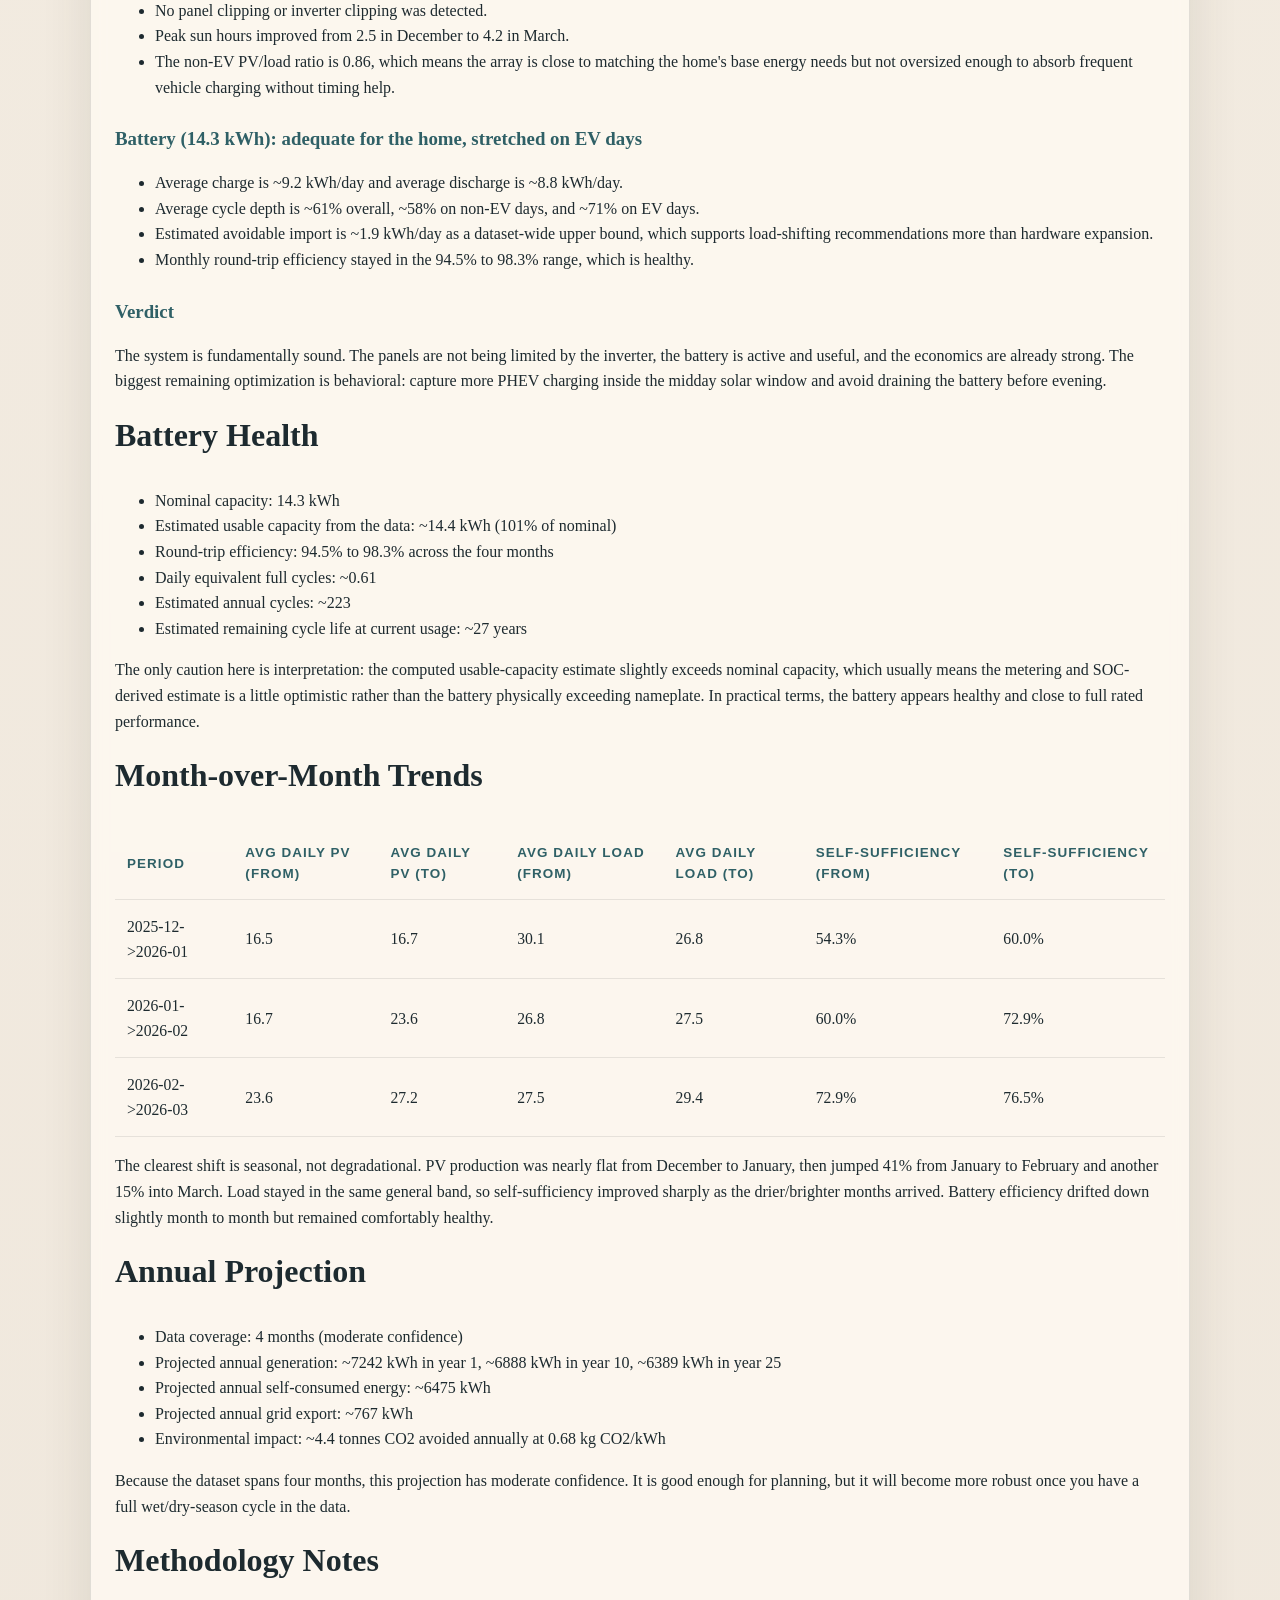
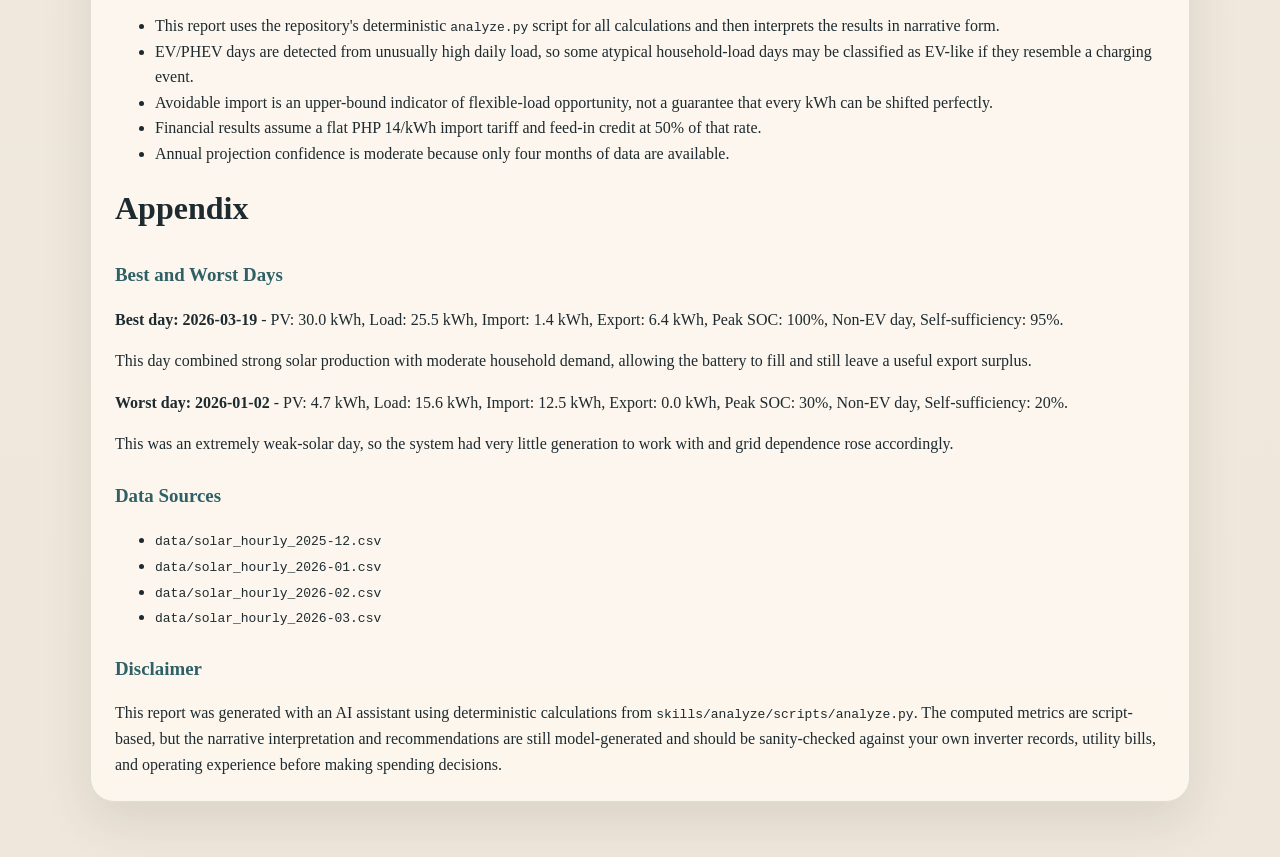
==== commit 3f763e6a: "Update solar report for December data" ====
--- a/full-report.html
+++ b/full-report.html
@@ -3,10 +3,10 @@
   <head>
     <meta charset="UTF-8" />
     <meta name="viewport" content="width=device-width, initial-scale=1.0" />
-    <title>Full Solar Report | January-March 2026</title>
+    <title>Full Solar Report | December 2025-March 2026</title>
     <meta
       name="description"
-      content="Full residential solar performance report covering January to March 2026."
+      content="Full residential solar performance report covering December 2025 to March 2026."
     />
     <link rel="stylesheet" href="./styles.css" />
   </head>
@@ -16,7 +16,7 @@
       <div class="hero__glow hero__glow--sky"></div>
       <div class="wrap">
         <p class="eyebrow">Full Report</p>
-        <h1>January to March 2026 solar analysis</h1>
+        <h1>December 2025 to March 2026 solar analysis</h1>
         <p class="lede">
           Rendered HTML version of the full report markdown for a residential
           solar plus battery system in Cavite, Philippines.
@@ -51,157 +51,156 @@
       </section>
       <article class="card report">
         <h2>Solar System Recommendations</h2>
-<p>Based on analysis of solar data from January-March 2026 (89 days, 2,133 hourly rows).</p>
+<p>Based on analysis of solar data from 2025-12 to 2026-03 (120 days).</p>
 <h2>Executive Summary</h2>
-<p>Your 6.5 kWp system is performing well and on track for a <strong>~3.8-year payback</strong> on PHP 400,000 invested. Self-sufficiency has improved consistently from 60% in January to 77% in March as the dry season strengthens - a 17-point gain in just two months. The most impactful single optimization is <strong>shifting EV charging to 10:00-13:00</strong>, which could cut EV-day grid import by ~3-5 kWh per session and save PHP 3,200-5,300 annually. An unusual 8.2 kW grid draw on the night of Jan 16 warrants investigation but likely reflects a benign large-appliance event. Two generation dips (Feb 8 and Mar 17, both −44%) appear weather-related with no equipment fault signal. The system avoids ~4.5 tonnes of CO2 annually - equivalent to planting ~206 trees.</p>
+<p>Your 6.5 kWp system is performing well and the main story is seasonal improvement: self-sufficiency rose from 54.3% in December 2025 to 76.5% in March 2026 as solar production climbed from ~16.5 to ~27.2 kWh/day. Across the four months, the system cut estimated grid spend by about 69% and is tracking toward a simple payback of ~4.0 years on a reported PHP 400,000 investment.</p>
+<p>The single highest-impact optimization is PHEV charging timing. On detected EV/PHEV days, average daily load jumps to ~42.5 kWh and grid import jumps to ~20.2 kWh, versus ~23.8 kWh load and ~6.3 kWh import on non-EV days. Your battery is doing useful work, but the vehicle load is still large enough to force heavy afternoon grid draw when charging extends beyond the solar peak.</p>
+<p>No inverter-capacity issue is visible. Peak PV output reached 5.4 kW, which is only 68% of your 8 kW inverter rating, so the system is not clipping. Action worth taking now: review 2026-01-02 in the inverter logs because generation was ~74% below its rolling baseline.</p>
+<p>The system is projected to avoid about 4.4 tonnes of CO2 per year, roughly equivalent to 200 trees or 20,967.0 km of driving emissions.</p>
 <h2>System Profile</h2>
 <ul>
-<li><strong>PV capacity</strong>: 6.5 kWp, inverter: 8 kW AC (DC/AC ratio: 0.81 - inverter is oversized for this array)</li>
-<li><strong>Battery</strong>: 14.3 kWh nominal, ~14.3 kWh usable (SOC range 21%-89% typical)</li>
-<li><strong>EV/PHEV</strong>: Present - detected on 19 of 89 days (~21% of days)</li>
-<li><strong>Tariff</strong>: Flat rate PHP 14/kWh import, PHP 7/kWh feed-in (net metering at 50%)</li>
-<li><strong>Location</strong>: General Trias, Cavite, Philippines</li>
+<li><strong>Location</strong>: Cavite, Philippines</li>
+<li><strong>PV capacity</strong>: 6.5 kWp, inverter: 8.0 kW AC (DC/AC ratio: 0.81)</li>
+<li><strong>Battery</strong>: 14.3 kWh nominal, ~14.4 kWh estimated usable in the data; treat that as effectively full nominal capacity rather than true &gt;100% usable because the estimate is sensitive to SOC reporting</li>
+<li><strong>EV/PHEV</strong>: PHEV present; 30 EV-like charging days detected in 120 full days</li>
+<li><strong>Tariff</strong>: Flat rate at PHP 14/kWh</li>
+<li><strong>Feed-in tariff</strong>: 50% of import rate</li>
 </ul>
 <h2>Alerts</h2>
-<h3>Load Anomalies</h3>
-<p>Four non-EV days exceeded the expected load range by more than 2 standard deviations:</p>
-<div class="table-scroll"><table><thead><tr><th>Date</th><th>Daily Load (kWh)</th><th>Expected</th><th>Deviation</th></tr></thead><tbody><tr><td>Jan 7</td><td>36.0</td><td>~24.2 +/- 5.3 kWh</td><td>+2.2sigma</td></tr><tr><td>Jan 16</td><td>35.1</td><td>~24.2 +/- 5.3 kWh</td><td>+2.1sigma</td></tr><tr><td>Mar 1</td><td>35.2</td><td>~24.2 +/- 5.3 kWh</td><td>+2.1sigma</td></tr><tr><td>Mar 13</td><td>36.1</td><td>~24.2 +/- 5.3 kWh</td><td>+2.2sigma</td></tr></tbody></table></div>
-<p>Jan 7 falls within the extended Philippine holiday period, which likely explains guests or heavier appliance use. Jan 16 is the most notable: it also produced the highest grid draw on record - <strong>8.2 kW at 22:00</strong> on a night with no detected EV charging. A draw of that size at that hour points to a large appliance activating unexpectedly (water heater with a faulty thermostat, compressor, or multiple air conditioners running simultaneously). If the household doesn&#x27;t routinely run heavy loads after 22:00, it&#x27;s worth monitoring that circuit.</p>
-<h3>PV Generation</h3>
-<p>Two days showed generation ~44% below their rolling baseline - likely heavy cloud cover:</p>
-<div class="table-scroll"><table><thead><tr><th>Date</th><th>Daily PV (kWh)</th><th>Expected</th><th>Deviation</th></tr></thead><tbody><tr><td>Feb 8</td><td>10.9</td><td>~19.4 kWh</td><td>−44%</td></tr><tr><td>Mar 17</td><td>15.8</td><td>~28.3 kWh</td><td>−44%</td></tr></tbody></table></div>
-<p>No action required unless either date was a clear-weather day in your recollection, in which case retrieve inverter fault logs. Mar 17 also shows a battery efficiency reading of 79% (vs. the 94-97% norm) - this is almost certainly a measurement artifact from the partial-generation day rather than a battery issue.</p>
+<h3>PV Generation Alerts</h3>
+<p><strong>Action required:</strong> On 2026-01-02, PV generation was 4.7 kWh against an expected ~17.8 kWh (74% below baseline). If this does not match known bad weather or downtime, check inverter logs for that date.</p>
+<div class="table-scroll"><table><thead><tr><th>Date</th><th>Daily PV (kWh)</th><th>Expected (kWh)</th><th>Deviation</th></tr></thead><tbody><tr><td>2025-12-07</td><td>9.9</td><td>~17.5</td><td>-43%</td></tr><tr><td>2025-12-08</td><td>9.6</td><td>~16.4</td><td>-41%</td></tr><tr><td>2025-12-09</td><td>8.6</td><td>~15.5</td><td>-45%</td></tr><tr><td>2026-02-08</td><td>10.9</td><td>~19.4</td><td>-44%</td></tr><tr><td>2026-03-17</td><td>15.8</td><td>~28.3</td><td>-44%</td></tr></tbody></table></div>
+<p>These dips are large enough to review against weather and inverter logs, but most look more like weather-driven weak-solar days than a persistent hardware issue.</p>
+<h3>Load Alerts</h3>
+<ul>
+<li>2025-12-04: 35.6 kWh consumed versus a non-EV baseline of ~23.8 +/- 5.4 kWh. If that day was not a missed PHEV classification, it likely reflects an unusual household load spike worth checking if it recurs.</li>
+<li>2026-03-13: 36.1 kWh consumed versus a non-EV baseline of ~23.8 +/- 5.4 kWh. If that day was not a missed PHEV classification, it likely reflects an unusual household load spike worth checking if it recurs.</li>
+<li>2025-12-03: 35.0 kWh consumed versus a non-EV baseline of ~23.8 +/- 5.4 kWh. If that day was not a missed PHEV classification, it likely reflects an unusual household load spike worth checking if it recurs.</li>
+<li>2026-01-07: 36.0 kWh consumed versus a non-EV baseline of ~23.8 +/- 5.4 kWh. If that day was not a missed PHEV classification, it likely reflects an unusual household load spike worth checking if it recurs.</li>
+</ul>
+<h3>Battery Alerts</h3>
+<ul>
+<li>2026-03-17: round-trip efficiency was 78.7% on 8.6 kWh charged and 6.8 kWh discharged. Treat this as a monitor-for-recurrence item rather than a fault on its own unless it repeats.</li>
+</ul>
 <h2>Recommendations</h2>
-<h3>1. Shift EV charging to 10:00-13:00 (highest impact)</h3>
-<p>On the 19 detected EV charging days, grid import averaged 17.5 kWh - nearly triple the 5.9 kWh on non-EV days. The bulk of that deficit occurs in the afternoon: at 15:00 on EV days, average load surges to 4,695W while PV has already begun its decline to ~1,679W; at 16:00 it&#x27;s a 3,808W load against only 834W of PV, forcing 1,847W of grid draw; by 18:00 the grid is pulling 2,293W. The battery is depleted to just 27% SOC by evening on EV days, compared to 67% on non-EV days - there is nothing left to cover the overnight household load, which then comes entirely from the grid.</p>
-<p>The system handles the morning portion of EV charging well. Between 09:00 and 12:00, PV is generating 2,300-4,200W and the battery is being charged simultaneously. Front-loading charging into this window - targeting charge completion by 13:00-14:00 rather than allowing it to run through the afternoon - shifts 3-5 kWh of grid import to solar per session. At PHP 14 avoided import versus PHP 7 that would otherwise be earned from export, that&#x27;s a net gain of PHP 7/kWh on the shifted energy, or PHP 21-35 per session and PHP 1,600-2,700/year from the rate differential alone. Adding the absolute avoided import savings, the total annual impact is PHP 3,200-5,300.</p>
-<p>If your EVSE supports scheduled charging, set a departure time or end-of-charge time of 13:00-14:00. If it uses a simple timer, set charging to start no later than 09:00 and stop by 13:30.</p>
-<h3>2. Identify and reduce the late-night base load</h3>
-<p>On non-EV nights, average load runs from 776W at midnight down to 612W at 04:00 before ticking back up as the household wakes. This overnight draw - approximately 14 kWh from midnight to 07:00 - is met by battery discharge and grid import, and drains the battery from ~67% SOC at dusk to ~24% by morning. A sustained overnight consumption of 600-800W suggests the household has significant standby or continuous loads: always-on air conditioning, a spare refrigerator, continuous water pump, or entertainment systems left in standby.</p>
-<p>A 100W reduction in overnight base load saves ~0.7 kWh/day, or PHP 3,600/year, and leaves the battery better-charged for the next morning&#x27;s solar ramp-up. Use a smart plug with energy monitoring on candidate appliances for a week to identify the culprits. The Jan 16 event (8.2 kW at 22:00) is the most useful starting point - checking what triggered that spike may reveal an appliance that cycles intermittently at high power overnight.</p>
-<h3>3. Confirm battery SOC floor and backup reserve setting</h3>
-<p>The battery currently reaches an average morning minimum of 21% SOC. LFP chemistry handles this depth well, but if your inverter has a configurable backup reserve (for grid-outage scenarios), verify it is set to at least 20%. At 21% average morning SOC, the system is running very close to the floor. If the floor is set lower than 20%, the battery may be providing slightly less protection during outages than expected. This is a settings check, not a hardware issue - check the inverter&#x27;s battery management settings and confirm the reserve aligns with your outage backup needs.</p>
+<h3>1. Shift PHEV charging into the late-morning solar window</h3>
+<p>What is happening now: your solar output is strongest from 09:00 to 14:00, with the average peak around 12:00. On EV/PHEV days, the charging signature extends from 09:00 through 20:00, and the heaviest average EV-day load appears at 15:00 when household demand reaches ~4.3 kW. That timing forces the battery to discharge hard and still leaves the grid supplying about 0.8 kWh in that hour on average. The single highest grid-draw hour in the whole dataset was 8.7 kW on 2025-12-02 at 16:00, and it was an EV day.</p>
+<p>Why it is suboptimal: the house-only baseline is already fairly well matched to the PV system. The data gap shows up when vehicle charging continues after the PV peak begins to fade. Non-EV days average ~6.3 kWh of import, while EV days average ~20.2 kWh. That means the car is the dominant driver of grid dependence, not a general undersizing problem in the house system.</p>
+<p>What to change: if your PHEV or charger has scheduling, concentrate charging into roughly 10:00 to 15:00 on sunny days and avoid starting a large session after 15:00 unless you specifically need the range. Even partial improvement matters. The battery analysis suggests about ~1.9 kWh/day of avoidable import across the dataset as an upper-bound flexible-load opportunity, worth roughly PHP 9,709 per year. Because much of that flexibility is likely tied to the vehicle, the real value of a better charging schedule could be a meaningful chunk of that figure while also reducing high afternoon peak draw.</p>
+<h3>2. Preserve battery energy for the evening instead of letting flexible daytime loads spill into late afternoon</h3>
+<p>What is happening now: on non-EV days, evening SOC averages about 63% and falls to about 23% by 05:00 to 06:00, so the battery is carrying a healthy overnight role. On EV days, evening SOC is only about 27%, which means the battery has already been pulled down heavily before the night period starts.</p>
+<p>Why it matters: once the battery reaches the evening at a low SOC, the night and early-morning load has no buffer left and the home falls back to grid import. This is why EV days look much worse than non-EV days even though EV-day solar production is actually a bit higher (~22.2 versus ~20.4 kWh/day).</p>
+<p>What to change: if you can choose when flexible loads run, keep the noon export window for the PHEV first, then avoid stacking other large discretionary loads into 15:00 to 20:00. Laundry, water heating, and similar timer-friendly loads are better earlier in the solar window. The goal is not just to consume solar, but to arrive at sunset with more battery remaining.</p>
+<h3>3. Do not spend money on more inverter or another battery before you optimize charging behavior</h3>
+<p>What the data says: there is no inverter bottleneck. Peak PV only reached 84% of panel nameplate and 68% of inverter capacity, with zero clipping hours detected. The battery is also not obviously too small for the house-only baseline: non-EV days average ~58% cycle depth and the system reaches ~73% to 76% self-sufficiency in February and March.</p>
+<p>Why this matters: hardware upgrades should solve an actual constraint. Right now the data points to timing mismatch from PHEV charging, not inverter saturation. A second battery would also be a weak first move because projected annual export is only ~767 kWh, or about ~2.1 kWh/day on average. There is not a huge pool of unused midday surplus waiting to be captured.</p>
+<p>How to act on it: keep the present hardware, improve charging schedule first, then reassess after another few months. If you later see persistent midday export rising well above current levels, that would be the right moment to revisit storage expansion.</p>
 <h3>Not Recommended</h3>
 <ul>
-<li><strong>Grid-charging the battery off-peak</strong>: The flat PHP 14/kWh tariff means there is no off-peak rate to arbitrage. Grid-charged energy costs PHP 14.40-14.90/kWh delivered (after round-trip losses), more expensive than simply importing when needed. Not viable without a TOU tariff with a significant off-peak discount.</li>
-<li><strong>Adding more panels</strong>: No additional roof space is available, and the existing array is already well-matched to base-load consumption (PV/load ratio 0.91). More panels would only increase export earning PHP 7/kWh - a lower return than the existing system&#x27;s direct self-consumption savings.</li>
+<li><strong>Replacing the inverter for more headroom</strong>: current data shows no clipping, so a larger inverter would not unlock meaningful extra generation.</li>
+<li><strong>Adding a second battery right now</strong>: export volumes are modest and the present battery is already close to covering the house-only overnight profile; the bigger problem is when the PHEV load arrives relative to solar production.</li>
 </ul>
 <h2>Bill Impact</h2>
 <h3>Monthly Electricity Cost Comparison</h3>
-<div class="table-scroll"><table><thead><tr><th>Month</th><th>Without Solar</th><th>With Solar</th><th>Feed-in Credit</th><th>Net Savings</th></tr></thead><tbody><tr><td>Jan 2026</td><td>PHP 11,628</td><td>PHP 4,654</td><td>PHP 76</td><td>PHP 7,051</td></tr><tr><td>Feb 2026</td><td>PHP 10,763</td><td>PHP 2,912</td><td>PHP 624</td><td>PHP 8,474</td></tr><tr><td>Mar 2026</td><td>PHP 12,341</td><td>PHP 2,899</td><td>PHP 874</td><td>PHP 10,317</td></tr></tbody></table></div>
-<ul>
-<li>Estimated annual bill without solar: <strong>PHP 142,440</strong></li>
-<li>Estimated annual bill with solar: <strong>PHP 42,918</strong> (including ~PHP 6,455 feed-in credits)</li>
-<li><strong>Annual bill reduction: PHP 105,981 (74%)</strong></li>
-</ul>
-<p>January&#x27;s lower savings reflect weaker generation that month (16.7 kWh/day vs. 27.2 kWh/day in March). Feed-in credit was minimal in January because the battery was rarely full enough to export - the February and March improvements show the compounding effect of stronger sun filling the battery earlier, creating a longer daily export window.</p>
+<div class="table-scroll"><table><thead><tr><th>Month</th><th>Without Solar</th><th>With Solar</th><th>Feed-in Credit</th><th>Net Savings</th></tr></thead><tbody><tr><td>2025-12</td><td>PHP 13,042</td><td>PHP 5,959</td><td>PHP 0</td><td>PHP 7,084</td></tr><tr><td>2026-01</td><td>PHP 11,628</td><td>PHP 4,654</td><td>PHP 76</td><td>PHP 7,051</td></tr><tr><td>2026-02</td><td>PHP 10,763</td><td>PHP 2,912</td><td>PHP 624</td><td>PHP 8,474</td></tr><tr><td>2026-03</td><td>PHP 12,341</td><td>PHP 2,899</td><td>PHP 874</td><td>PHP 10,317</td></tr></tbody></table></div>
+<ul>
+<li>Estimated annual bill without solar: PHP 145,313</li>
+<li>Estimated annual bill with solar: PHP 49,956</li>
+<li>Estimated annual feed-in credit: PHP 4,788</li>
+<li><strong>Estimated annual bill reduction: PHP 100,150 (69%)</strong></li>
+</ul>
 <h2>ROI Estimate</h2>
-<div class="table-scroll"><table><thead><tr><th>Metric</th><th>With Battery</th><th>Without Battery</th></tr></thead><tbody><tr><td>System cost</td><td>PHP 400,000</td><td>PHP 300,000</td></tr><tr><td>Annual savings (year 1)</td><td>PHP 105,981</td><td>~PHP 81,240</td></tr><tr><td><strong>Simple payback</strong></td><td><strong>~3.8 years</strong></td><td><strong>~3.7 years</strong></td></tr><tr><td>Remaining payback</td><td>~3.5 years</td><td>~3.4 years</td></tr><tr><td>25-year lifetime savings</td><td>PHP 2,496,483</td><td>~PHP 1,804,000</td></tr></tbody></table></div>
-<p><strong>Battery incremental ROI</strong>: The PHP 100,000 battery adds ~PHP 24,741/year by shifting energy that would otherwise be exported at PHP 7/kWh into evening self-consumption worth PHP 14/kWh. Battery-only payback is ~4.0 years - well within the battery&#x27;s projected service life. At 234 cycles/year against a 6,000-cycle LFP rating, the battery is estimated to last ~25 years, meaning it will pay back its cost roughly six times over. The battery investment is justified.</p>
-<p>Interestingly, the payback periods with and without battery are nearly identical (3.8 vs. 3.7 years) because the battery cost is almost exactly offset by its annual savings contribution. The difference in 25-year lifetime savings - PHP 692,000 - represents the battery&#x27;s compounding value over the system&#x27;s life.</p>
-<p>The projected annual savings (PHP 105,981) are based on 3 months of dry-season data. Wet-season months (June-October) will reduce generation by ~14%, bringing annualized savings somewhat lower. Re-running this analysis in July 2026 will provide a more calibrated figure.</p>
+<div class="table-scroll"><table><thead><tr><th>Metric</th><th>Value</th></tr></thead><tbody><tr><td>System cost</td><td>PHP 400,000</td></tr><tr><td>Estimated annual savings (year 1)</td><td>PHP 100,150</td></tr><tr><td><strong>Simple payback</strong></td><td><strong>4.0 years</strong></td></tr><tr><td>Remaining payback</td><td>3.7 years</td></tr><tr><td>25-year lifetime savings</td><td>PHP 2,359,129</td></tr></tbody></table></div>
+<p>Your reported cost already includes the battery and may include financing effects if applicable. At the current savings rate, the project is on track for a payback of about four years, which is strong relative to typical panel life. Even with degradation applied, the long-run economics remain favorable.</p>
 <h2>Key Metrics</h2>
-<div class="table-scroll"><table><thead><tr><th>Metric</th><th>Non-EV Days</th><th>EV Days</th></tr></thead><tbody><tr><td>Daily PV generation</td><td>~22 kWh</td><td>~24 kWh</td></tr><tr><td>Daily consumption</td><td>~24.2 kWh</td><td>~41.6 kWh</td></tr><tr><td>Daily grid import</td><td>~5.9 kWh</td><td>~17.5 kWh</td></tr><tr><td>Daily grid export</td><td>~2.8 kWh</td><td>~1.5 kWh</td></tr><tr><td>Evening SOC (18-20h)</td><td>~67%</td><td>~27%</td></tr></tbody></table></div>
-<ul>
-<li><strong>Self-consumption rate</strong>: 96.3% (Jan) -&gt; 84.9% (Feb) -&gt; 82.6% (Mar) - declining as stronger sun fills the battery earlier in the day, creating an unavoidable export surplus</li>
-<li><strong>Self-sufficiency</strong>: 60.0% (Jan) -&gt; 72.9% (Feb) -&gt; 76.5% (Mar) - improving consistently with the season</li>
-<li>Export is concentrated at 12:00-15:00, when the battery reaches ~87% SOC and PV still generates 1,400-3,600W of surplus</li>
-<li>On non-EV days, the battery drains from ~67% to ~24% SOC overnight (~43pp, ~6 kWh) - a clean, sustainable daily cycle</li>
-<li>On EV days, the battery depletes to ~27% SOC by evening, and the 14:00-19:00 charging surge draws 1,400-2,300W from the grid</li>
-<li>Non-EV base load of ~24.2 kWh/day closely matches daily PV output (~22 kWh) - the system is well-sized for the household&#x27;s baseline needs</li>
+<div class="table-scroll"><table><thead><tr><th>Metric</th><th>Non-EV Days</th><th>EV Days</th></tr></thead><tbody><tr><td>Daily PV generation</td><td>~20.4 kWh</td><td>~22.2 kWh</td></tr><tr><td>Daily consumption</td><td>~23.8 kWh</td><td>~42.5 kWh</td></tr><tr><td>Daily grid import</td><td>~6.3 kWh</td><td>~20.2 kWh</td></tr><tr><td>Daily grid export</td><td>~2.2 kWh</td><td>~1.0 kWh</td></tr><tr><td>Evening SOC</td><td>~60%</td><td>~25%</td></tr></tbody></table></div>
+<ul>
+<li>Overall self-consumption rate across the four months was 89.4%.</li>
+<li>Monthly self-sufficiency improved from 54.3% in December to 76.5% in March as solar production increased and grid dependence fell.</li>
+<li>Export is concentrated in the 12:00 to 15:00 window, typically after the battery has already climbed well above midday SOC levels.</li>
+<li>On non-EV days, the battery usually carries the home from about ~63% evening SOC down to ~23% by dawn, which is a healthy overnight role.</li>
+<li>On EV days, the battery reaches evening with much less stored energy, so the car effectively displaces the battery&#x27;s usual overnight support.</li>
 </ul>
 <h3>Hourly Patterns</h3>
 <ul>
-<li><strong>PV peak window</strong>: 11:00-13:00, averaging 3,400-3,600W on non-EV days and up to 4,200W on EV days (brighter-sky sample bias)</li>
-<li><strong>Battery charge ramp</strong>: Begins at 07:00, peaks around 10:00 at ~1,850W charge rate, tapers after 12:00 as SOC exceeds 80%</li>
-<li><strong>Export window</strong>: 12:00-15:00 on non-EV days - battery is full, PV surplus spills to grid at an average of 1,038W at 13:00</li>
-<li><strong>Evening discharge</strong>: Battery supplies 1,000-1,060W from 17:00-19:00, smoothly bridging the solar-to-grid transition</li>
-<li><strong>EV load spike</strong>: Detected between 10:00 and 18:00 on EV days, peaking at 4,695W at 15:00 - a clear afternoon charging signature that competes with declining PV</li>
-<li><strong>Overnight grid import</strong>: Averages 0.40-0.45 kWh/hour from midnight to 06:00 as battery drops below 40% SOC</li>
+<li>PV is strongest from 09:00 to 14:00, with the average peak at 12:00 on both EV and non-EV days.</li>
+<li>Non-EV demand peaks around 15:00 at about ~1.4 kW, which is manageable within the solar-plus-battery profile.</li>
+<li>EV-day demand also peaks around 15:00, but at about ~4.3 kW, turning the afternoon into the main stress period.</li>
+<li>Export hours are mostly 12:00 to 15:00, which is the clearest opportunity window for scheduled charging or timed appliances.</li>
+<li>EV charging signatures appear from 09:00 through 20:00, so not all vehicle demand is currently being captured inside the best solar window.</li>
+<li>Overnight import still exists even on non-EV days, but it is moderate compared with EV days and consistent with a battery that is helping rather than sitting idle.</li>
 </ul>
 <h3>Weekday vs Weekend</h3>
-<p>Weekday and weekend self-sufficiency are nearly identical (75% vs. 77%), with daily loads of 24.1 and 24.3 kWh respectively. The pattern difference is in timing: weekends show ~440W higher load at 12:00-13:00 (occupants home during peak solar) - this is beneficial, as it substitutes direct solar consumption for what would otherwise be exported at PHP 7/kWh. Weekday evenings at 20:00-22:00 run ~400W higher, requiring more grid import when no PV is available. If any weekday evening appliances (ironing, cooking, washing) can be shifted to 12:00-15:00 - feasible with timer-controlled appliances or a helper running chores during peak solar - they would convert PHP 7/kWh export into PHP 14/kWh avoided import.</p>
+<p>Weekday and weekend non-EV performance is similar overall: average daily load is ~23.8 kWh on weekdays and ~23.7 kWh on weekends, while self-sufficiency is 73% versus 76%. The main behavioral difference is timing rather than volume: weekends show more load around 11:00 to 12:00 and again around 20:00, which actually helps solar alignment at midday but slightly lifts evening demand.</p>
 <h3>Peak Demand</h3>
 <ul>
-<li><strong>Peak grid draw</strong>: 8.2 kW on 2026-01-16 at 22:00 (non-EV day) - see Alerts</li>
-<li>Average daily peak grid draw: ~1.3 kW (non-EV), ~4.8 kW (EV days)</li>
-<li><strong>Peak PV output</strong>: 5.4 kW on 2026-03-15 at 12:00 (84% of panel nameplate, 68% of inverter capacity)</li>
-<li>No demand charge tariff applies - these figures are informational</li>
+<li>Peak grid draw: 8.7 kW on 2025-12-02 at 16:00 (EV day)</li>
+<li>Average daily peak grid draw: ~1.4 kW on non-EV days, ~5.8 kW on EV days</li>
+<li>Peak PV output: 5.4 kW on 2026-03-15 at 12:00 (68% of inverter capacity)</li>
 </ul>
 <h2>System Size Assessment</h2>
-<p>No additional roof space is available for expansion.</p>
-<h3>PV Array (6.5 kWp): Correctly sized for base load</h3>
-<ul>
-<li>Peak output of 5,436W reached 84% of the 6,500W nameplate - normal for real-world conditions with temperature, cabling, and orientation losses</li>
-<li><strong>Inverter is oversized</strong>: The 8 kW inverter was used to only 68% of its AC capacity at peak output. A 5.5-6 kW inverter would have been adequate for this array and more cost-effective. There is no operational impact - the inverter runs efficiently at partial load - but if it ever needs replacement, a smaller unit is the right choice</li>
-<li>No panel clipping detected (peak never exceeded 85% of nameplate). No inverter clipping detected</li>
-<li>Peak sun hours of 4.2 h/day in March is reasonable for Cavite in the pre-summer dry season; April and May will likely be the peak generation months</li>
-<li>Non-EV PV/load ratio of 0.91: the array generates slightly less than the base household load, with the gap covered by the battery cycling energy from daytime surplus to overnight demand - an efficient arrangement</li>
-<li>On EV days, average load jumps to 41.6 kWh against ~24 kWh of PV generation - the deficit is structural and cannot be solved by array sizing without exceeding available roof space</li>
-</ul>
-<h3>Battery (14.3 kWh): Adequate for base load, stretched on EV days</h3>
-<ul>
-<li>Non-EV cycle depth: ~60% (charging from ~24% to ~87% SOC), well within LFP comfort zone with headroom in both directions</li>
-<li>EV days push cycle depth to ~79%, with evening SOC depleted to 27% - the battery is working hard on charging days but not in a damaging way</li>
-<li>Round-trip efficiency: 96.7% (Jan) -&gt; 96.3% (Feb) -&gt; 94.5% (Mar) - all within LFP normal range (92-95% is typical; a new LFP cell often measures 95-97%)</li>
-<li>The ~2.3 kWh/day estimated avoidable import represents energy the battery couldn&#x27;t fully offset due to the deep overnight drain - a second battery would reduce this, but the cost would take many years to recover given the marginal nature of the gain</li>
+<p>Your array looks well-sized for the home&#x27;s non-EV baseline, but the PHEV creates demand spikes that are too large and too late in the day to be fully covered by the existing solar window.</p>
+<h3>PV Array (6.5 kWp): correctly sized for the house, not for uncontrolled vehicle charging</h3>
+<ul>
+<li>Peak output reached 5436 W, or 84% of panel nameplate and 68% of inverter capacity.</li>
+<li>No panel clipping or inverter clipping was detected.</li>
+<li>Peak sun hours improved from 2.5 in December to 4.2 in March.</li>
+<li>The non-EV PV/load ratio is 0.86, which means the array is close to matching the home&#x27;s base energy needs but not oversized enough to absorb frequent vehicle charging without timing help.</li>
+</ul>
+<h3>Battery (14.3 kWh): adequate for the home, stretched on EV days</h3>
+<ul>
+<li>Average charge is ~9.2 kWh/day and average discharge is ~8.8 kWh/day.</li>
+<li>Average cycle depth is ~61% overall, ~58% on non-EV days, and ~71% on EV days.</li>
+<li>Estimated avoidable import is ~1.9 kWh/day as a dataset-wide upper bound, which supports load-shifting recommendations more than hardware expansion.</li>
+<li>Monthly round-trip efficiency stayed in the 94.5% to 98.3% range, which is healthy.</li>
 </ul>
 <h3>Verdict</h3>
-<p>The system is well-designed for the household&#x27;s non-EV needs. Battery size is appropriate, and PV-to-load matching is good. The oversized inverter is a minor inefficiency that does not affect operations. On EV days, the constraint is timing rather than capacity - shifting charging earlier is the highest-leverage action available without any hardware change.</p>
+<p>The system is fundamentally sound. The panels are not being limited by the inverter, the battery is active and useful, and the economics are already strong. The biggest remaining optimization is behavioral: capture more PHEV charging inside the midday solar window and avoid draining the battery before evening.</p>
 <h2>Battery Health</h2>
 <ul>
-<li><strong>Nominal capacity</strong>: 14.3 kWh | <strong>Estimated usable</strong>: ~14.3 kWh (100% of nominal - consistent with a new LFP battery)</li>
-<li><strong>Round-trip efficiency</strong>: 96.7% (Jan) -&gt; 96.3% (Feb) -&gt; 94.5% (Mar)</li>
-<li><strong>Daily equivalent full cycles</strong>: ~0.64 (234/year)</li>
-<li><strong>Estimated cycle life remaining</strong>: ~25 years at current usage (6,000-cycle LFP rating ÷ 234 cycles/year)</li>
-</ul>
-<p>At 4 months of age, the battery is performing exactly as expected: full usable capacity, high round-trip efficiency, and healthy cycle depth. The 2.2pp efficiency decline from January to March is worth tracking month-to-month - it may reflect heavier cycling as March generation increases, or it may be measurement variability. If any month drops below 90%, investigate BMS calibration or inverter firmware.</p>
+<li>Nominal capacity: 14.3 kWh</li>
+<li>Estimated usable capacity from the data: ~14.4 kWh (101% of nominal)</li>
+<li>Round-trip efficiency: 94.5% to 98.3% across the four months</li>
+<li>Daily equivalent full cycles: ~0.61</li>
+<li>Estimated annual cycles: ~223</li>
+<li>Estimated remaining cycle life at current usage: ~27 years</li>
+</ul>
+<p>The only caution here is interpretation: the computed usable-capacity estimate slightly exceeds nominal capacity, which usually means the metering and SOC-derived estimate is a little optimistic rather than the battery physically exceeding nameplate. In practical terms, the battery appears healthy and close to full rated performance.</p>
 <h2>Month-over-Month Trends</h2>
-<div class="table-scroll"><table><thead><tr><th>Metric</th><th>Jan 2026</th><th>Feb 2026</th><th>Change</th><th>Mar 2026</th><th>Change</th></tr></thead><tbody><tr><td>Avg daily PV</td><td>16.7 kWh</td><td>23.6 kWh</td><td><strong>+41%</strong></td><td>27.2 kWh</td><td>+15%</td></tr><tr><td>Avg daily load</td><td>26.8 kWh</td><td>27.5 kWh</td><td>+2%</td><td>29.4 kWh</td><td>+7%</td></tr><tr><td>Self-sufficiency</td><td>60.0%</td><td>72.9%</td><td><strong>+13pp</strong></td><td>76.5%</td><td>+4pp</td></tr><tr><td>Grid dependence</td><td>40.0%</td><td>27.0%</td><td>−13pp</td><td>23.0%</td><td>−4pp</td></tr><tr><td>Battery efficiency</td><td>96.7%</td><td>96.3%</td><td>−0.4pp</td><td>94.5%</td><td>−1.8pp</td></tr></tbody></table></div>
-<p>The dominant story is seasonal: solar generation rose 63% from January to March as the Philippine dry season intensified and the sun angle increased. Load grew more modestly (+10%), likely reflecting warmer temperatures and more air conditioning use - a trend that will probably continue into April and May. Self-sufficiency improvement is outpacing load growth, which is the ideal trajectory.</p>
-<p>January&#x27;s de-seasonalized baseline (15.6 kWh/day after removing the 1.07 dry-season factor) is notably lower than February (22.0) and March (25.4), suggesting January 2026 may have had unusual cloud cover or the system was still stabilizing in its first weeks. This pulls the annual projection baseline down; if January proves to be an outlier, the real annual output will be higher than projected.</p>
+<div class="table-scroll"><table><thead><tr><th>Period</th><th>Avg Daily PV (from)</th><th>Avg Daily PV (to)</th><th>Avg Daily Load (from)</th><th>Avg Daily Load (to)</th><th>Self-Sufficiency (from)</th><th>Self-Sufficiency (to)</th></tr></thead><tbody><tr><td>2025-12-&gt;2026-01</td><td>16.5</td><td>16.7</td><td>30.1</td><td>26.8</td><td>54.3%</td><td>60.0%</td></tr><tr><td>2026-01-&gt;2026-02</td><td>16.7</td><td>23.6</td><td>26.8</td><td>27.5</td><td>60.0%</td><td>72.9%</td></tr><tr><td>2026-02-&gt;2026-03</td><td>23.6</td><td>27.2</td><td>27.5</td><td>29.4</td><td>72.9%</td><td>76.5%</td></tr></tbody></table></div>
+<p>The clearest shift is seasonal, not degradational. PV production was nearly flat from December to January, then jumped 41% from January to February and another 15% into March. Load stayed in the same general band, so self-sufficiency improved sharply as the drier/brighter months arrived. Battery efficiency drifted down slightly month to month but remained comfortably healthy.</p>
 <h2>Annual Projection</h2>
 <ul>
-<li><strong>Data coverage</strong>: 3 months - moderate confidence (all dry-season months; no wet-season calibration yet)</li>
-<li><strong>De-seasonalized baseline</strong>: 21.0 kWh/day (average of Jan 15.6, Feb 22.0, Mar 25.4 after removing 1.07 dry-season factor)</li>
-<li><strong>Projected annual generation</strong>: ~7,681 kWh (year 1) -&gt; ~7,305 kWh (year 10) -&gt; ~6,776 kWh (year 25)</li>
-<li><strong>Projected annual self-consumed</strong>: ~6,675 kWh</li>
-<li><strong>Projected annual grid export</strong>: ~1,006 kWh</li>
-<li><strong>Environmental impact</strong>: ~4.5 tonnes CO2 avoided annually (at 0.68 kg CO2/kWh for the Philippine grid), equivalent to ~206 trees planted or ~21,600 km of driving per year</li>
-</ul>
-<p>Cavite&#x27;s wet season (roughly June-October) brings consistent cloud cover and typhoon-related overcast periods that suppress generation. Projected wet-season months will average ~7% below the annual mean - about 19.5 kWh/day - compared to the ~25 kWh/day now being observed. Running this analysis after July 2026 will calibrate the wet-season adjustment and significantly improve projection confidence.</p>
+<li>Data coverage: 4 months (moderate confidence)</li>
+<li>Projected annual generation: ~7242 kWh in year 1, ~6888 kWh in year 10, ~6389 kWh in year 25</li>
+<li>Projected annual self-consumed energy: ~6475 kWh</li>
+<li>Projected annual grid export: ~767 kWh</li>
+<li>Environmental impact: ~4.4 tonnes CO2 avoided annually at 0.68 kg CO2/kWh</li>
+</ul>
+<p>Because the dataset spans four months, this projection has moderate confidence. It is good enough for planning, but it will become more robust once you have a full wet/dry-season cycle in the data.</p>
+<h2>Methodology Notes</h2>
+<ul>
+<li>This report uses the repository&#x27;s deterministic <code>analyze.py</code> script for all calculations and then interprets the results in narrative form.</li>
+<li>EV/PHEV days are detected from unusually high daily load, so some atypical household-load days may be classified as EV-like if they resemble a charging event.</li>
+<li>Avoidable import is an upper-bound indicator of flexible-load opportunity, not a guarantee that every kWh can be shifted perfectly.</li>
+<li>Financial results assume a flat PHP 14/kWh import tariff and feed-in credit at 50% of that rate.</li>
+<li>Annual projection confidence is moderate because only four months of data are available.</li>
+</ul>
 <h2>Appendix</h2>
 <h3>Best and Worst Days</h3>
-<p><strong>Best day: 2026-03-19</strong> - PV 30.0 kWh, Load 25.5 kWh, Grid import 1.4 kWh, Grid export 6.4 kWh. Non-EV day. Battery reached 100% SOC. A textbook clear dry-season day: generation comfortably exceeded household consumption, the battery filled by midday, and 6.4 kWh went to the grid. Self-sufficiency: <strong>95%</strong>.</p>
-<p><strong>Worst day: 2026-01-02</strong> - PV 4.7 kWh, Load 15.6 kWh, Grid import 12.5 kWh, Grid export 0 kWh. Non-EV day. Battery peaked at only 30% SOC, indicating heavy cloud from sunrise. Grid covered 80% of demand. Load was also lower than average (15.6 vs. 24.2 kWh), consistent with post-New Year reduced activity. Self-sufficiency: <strong>20%</strong>.</p>
-<h3>Capacity Factor</h3>
-<div class="table-scroll"><table><thead><tr><th>Month</th><th>Avg Daily kWh</th><th>Peak Sun Hours</th><th>Capacity Factor</th><th>Grid Dependence</th></tr></thead><tbody><tr><td>Jan 2026</td><td>16.7 kWh</td><td>2.6 h</td><td>10.7%</td><td>40.0%</td></tr><tr><td>Feb 2026</td><td>23.6 kWh</td><td>3.6 h</td><td>15.1%</td><td>27.0%</td></tr><tr><td>Mar 2026</td><td>27.2 kWh</td><td>4.2 h</td><td>17.4%</td><td>23.0%</td></tr></tbody></table></div>
-<h3>Next Steps</h3>
-<ul>
-<li><strong>Investigate Jan 16 night-time draw</strong>: Use a smart plug or circuit breaker energy logger to identify what was drawing 8.2 kW at 22:00 - likely the most valuable diagnostic step from this report</li>
-<li><strong>Configure EVSE schedule</strong>: Set charge completion time to 13:00-14:00 and compare next month&#x27;s EV-day grid import to the current 17.5 kWh baseline</li>
-<li><strong>Re-run analysis after July 2026</strong>: Wet-season data is needed to calibrate the annual projection and track battery efficiency trend through hotter, more humid months</li>
-<li><strong>Check inverter backup reserve setting</strong>: Verify the configured SOC floor aligns with your outage backup requirements, given the 21% average morning minimum</li>
-<li><strong>Retrieve inverter logs for Feb 8 and Mar 17</strong>: Only if those dates were clear-weather days; otherwise treat as weather events</li>
-</ul>
-<h3>Assumptions and Limitations</h3>
-<ul>
-<li>Self-consumed energy is calculated as <code>total_load − grid_import</code>, which measures actual solar offset of load and avoids inflating self-consumption figures by battery round-trip losses</li>
-<li>EV charging days are detected using a threshold of 8.4 kWh above the 27.9 kWh daily average (days exceeding ~36.3 kWh total load). The four load-anomaly days (36.0, 35.1, 35.2, 36.1 kWh) sit just below this threshold and were correctly classified as non-EV high-load days</li>
-<li>Annual projection uses 3 months of dry-season data (all with seasonal factor 1.07); wet-season performance has not yet been observed. The de-seasonalized baseline shows significant variance (15.6 -&gt; 22.0 -&gt; 25.4 kWh) beyond seasonal factors, possibly due to January 2026 cloud cover or early system stabilisation - this introduces additional uncertainty in the annual figure</li>
-<li>Panel degradation assumed at 0.5%/year (industry standard for monocrystalline silicon)</li>
-<li>Battery usable capacity estimated at 14.3 kWh (matching nominal), consistent with a new LFP system; actual BMS-reported usable capacity may differ slightly</li>
-<li>Bill impact assumes consistent monthly consumption patterns; seasonal increases in air conditioning load (likely April-June) are not modelled and will increase without-solar costs, improving the system&#x27;s real savings above projections</li>
-<li>Feed-in tariff assumed constant at PHP 7/kWh (50% of import rate); regulatory changes to net metering could affect export revenue</li>
+<p><strong>Best day: 2026-03-19</strong> - PV: 30.0 kWh, Load: 25.5 kWh, Import: 1.4 kWh, Export: 6.4 kWh, Peak SOC: 100%, Non-EV day, Self-sufficiency: 95%.</p>
+<p>This day combined strong solar production with moderate household demand, allowing the battery to fill and still leave a useful export surplus.</p>
+<p><strong>Worst day: 2026-01-02</strong> - PV: 4.7 kWh, Load: 15.6 kWh, Import: 12.5 kWh, Export: 0.0 kWh, Peak SOC: 30%, Non-EV day, Self-sufficiency: 20%.</p>
+<p>This was an extremely weak-solar day, so the system had very little generation to work with and grid dependence rose accordingly.</p>
+<h3>Data Sources</h3>
+<ul>
+<li><code>data/solar_hourly_2025-12.csv</code></li>
+<li><code>data/solar_hourly_2026-01.csv</code></li>
+<li><code>data/solar_hourly_2026-02.csv</code></li>
+<li><code>data/solar_hourly_2026-03.csv</code></li>
 </ul>
 <h3>Disclaimer</h3>
-<p>This report was generated by an AI model. While the numerical computations are performed by a deterministic script (<code>analyze.py</code>), the narrative interpretation, recommendations, and contextual inferences - seasonal adjustment factors, grid emission factors, sizing assessments, causal explanations - are AI-generated and may contain inaccuracies or misinterpretations. Verify critical findings, especially financial estimates and equipment diagnostics, against your own records, manufacturer specifications, or a qualified solar professional before making decisions based on this report.</p>
-<h3>Data Sources</h3>
-<ul>
-<li><code>data/solar_hourly_2026-01.csv</code> - 31 days (Jan 1-31)</li>
-<li><code>data/solar_hourly_2026-02.csv</code> - 28 days (Feb 1-28)</li>
-<li><code>data/solar_hourly_2026-03.csv</code> - 30 days (Mar 1-30; Mar 31 excluded - no data yet)</li>
-</ul>
+<p>This report was generated with an AI assistant using deterministic calculations from <code>skills/analyze/scripts/analyze.py</code>. The computed metrics are script-based, but the narrative interpretation and recommendations are still model-generated and should be sanity-checked against your own inverter records, utility bills, and operating experience before making spending decisions.</p>
       </article>
     </main>
   </body>
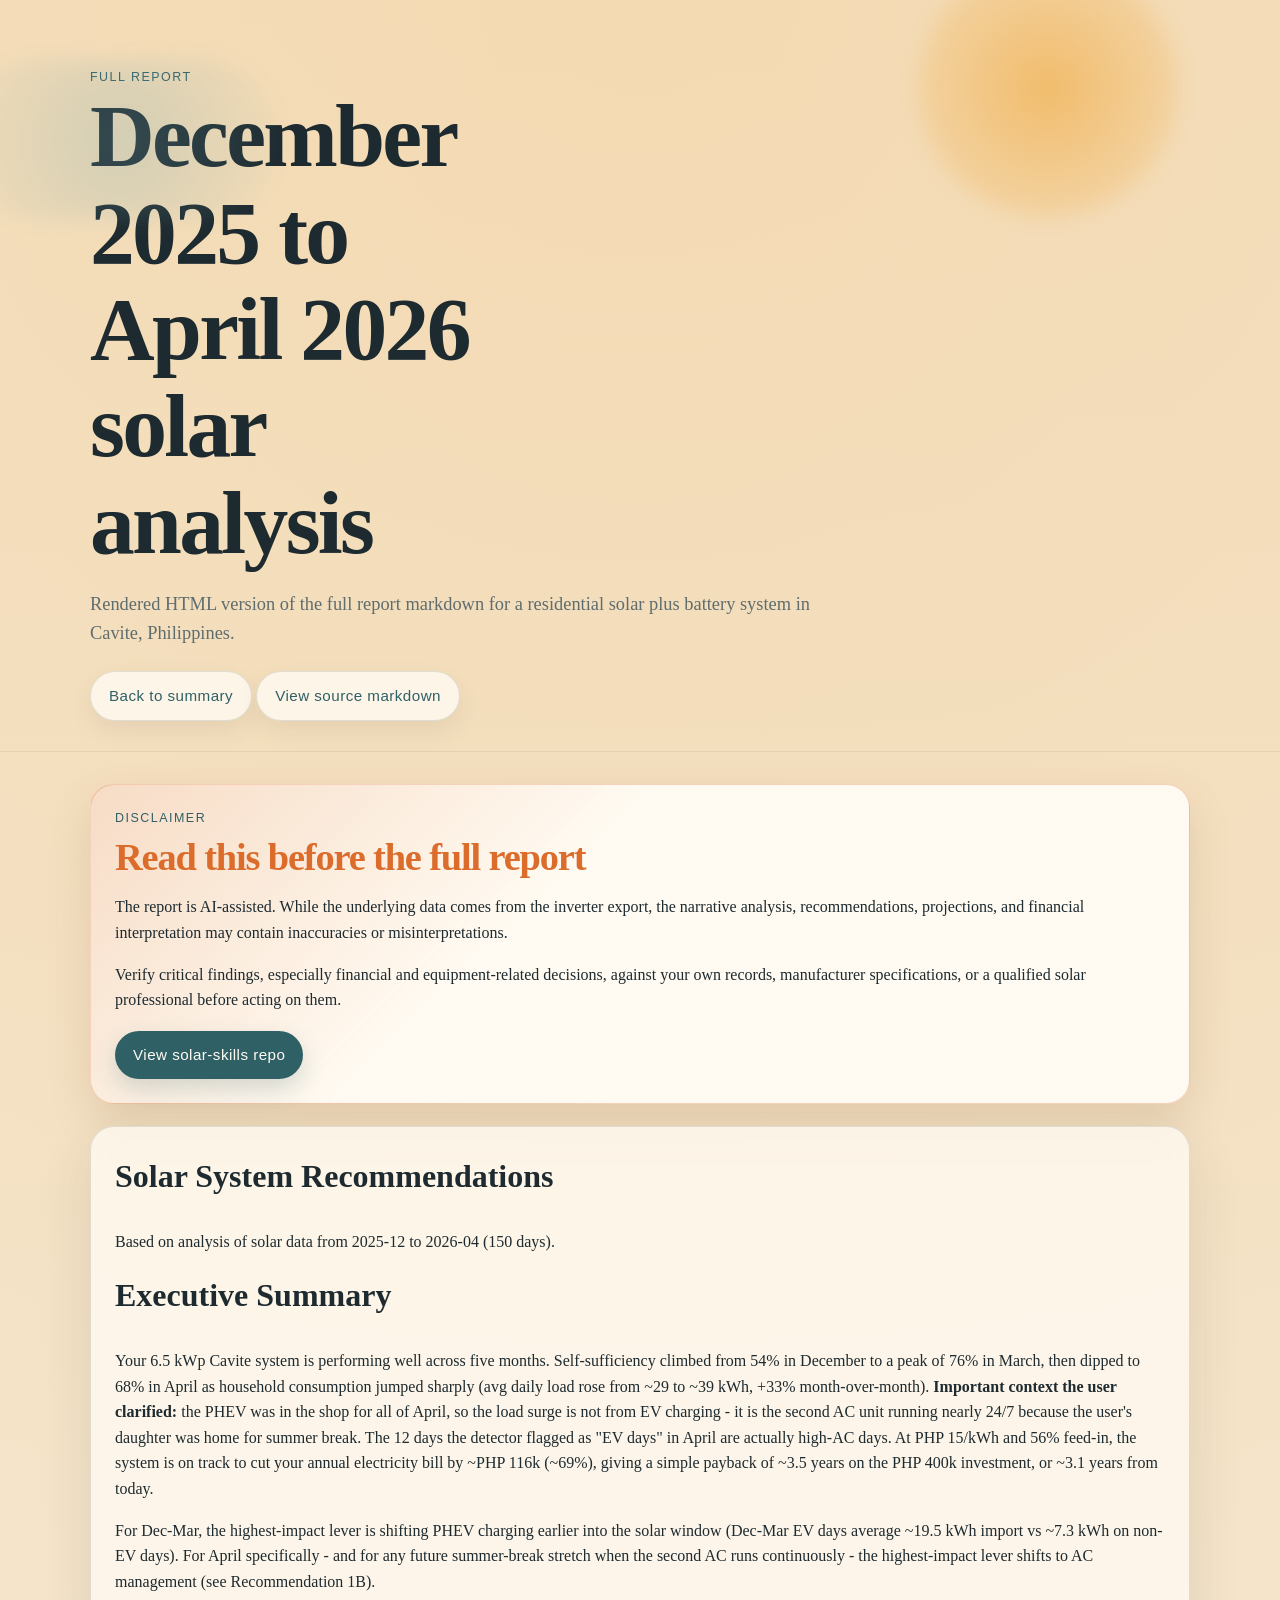
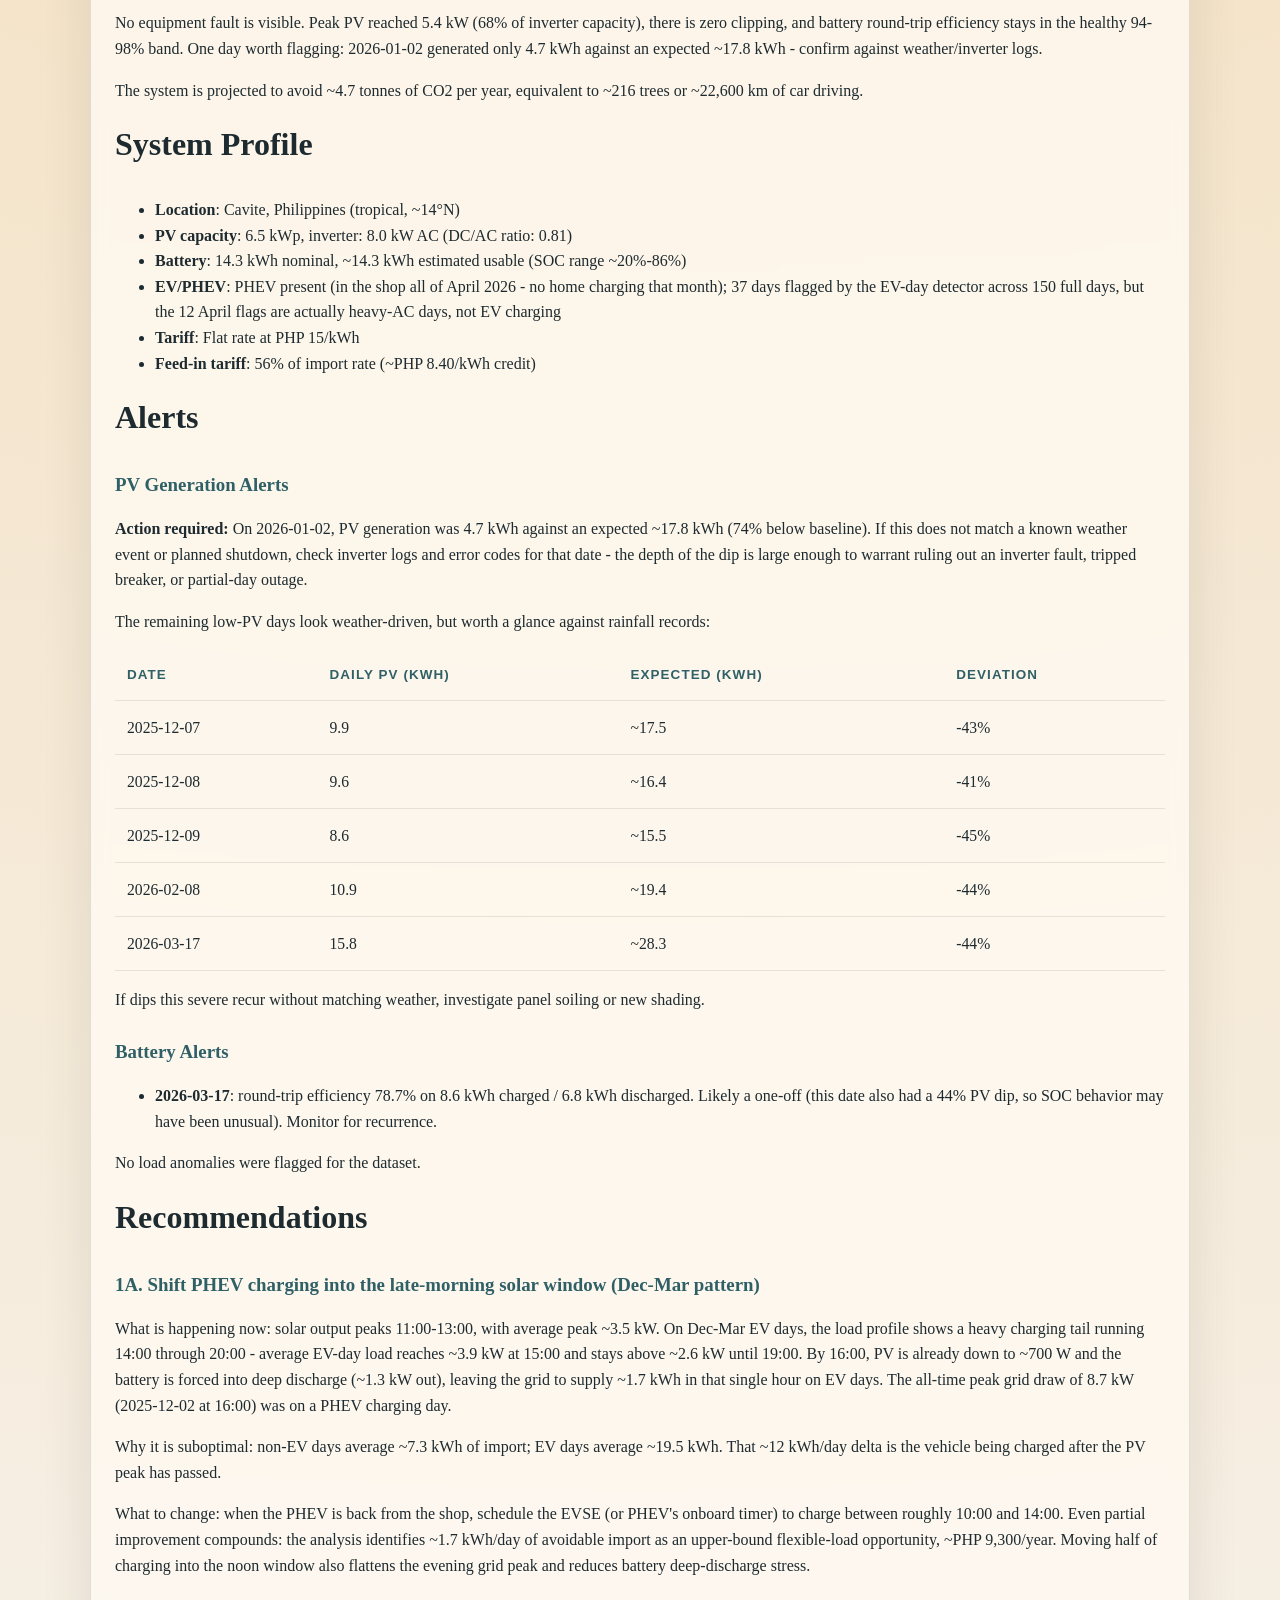
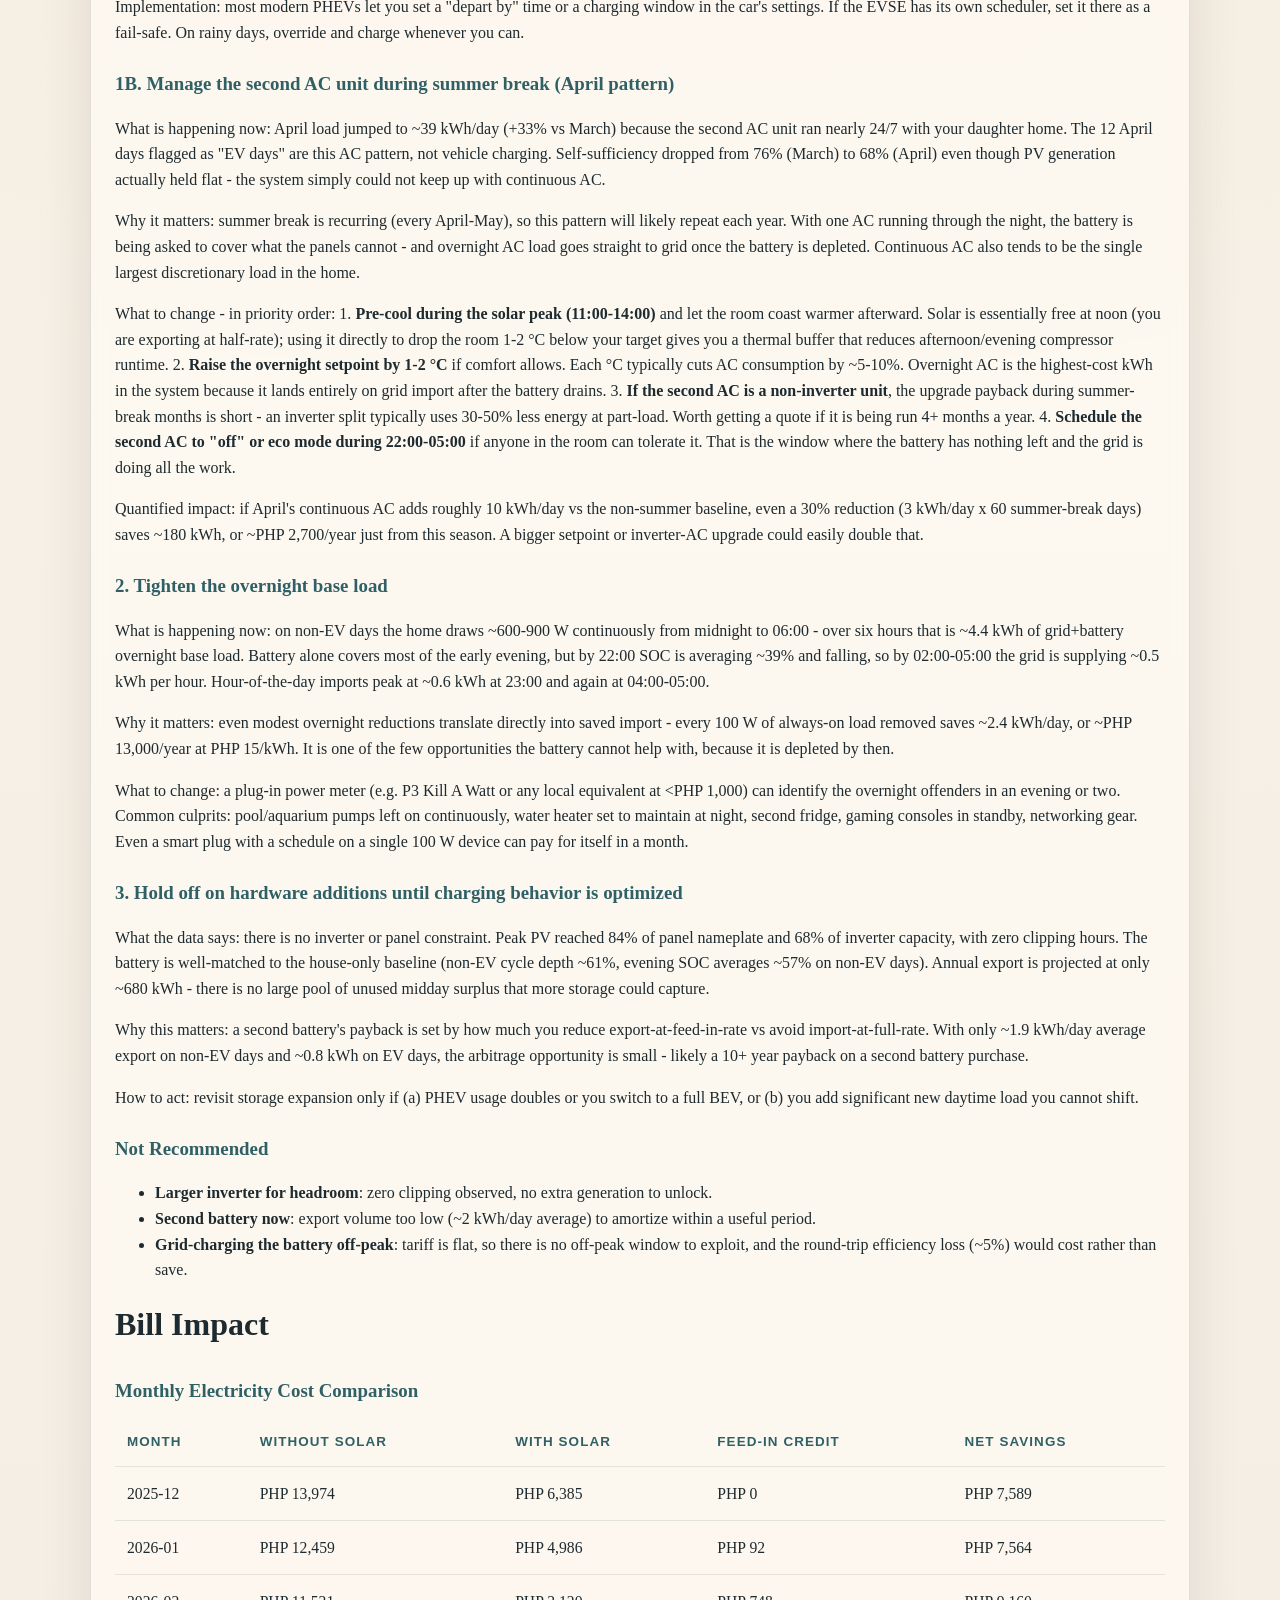
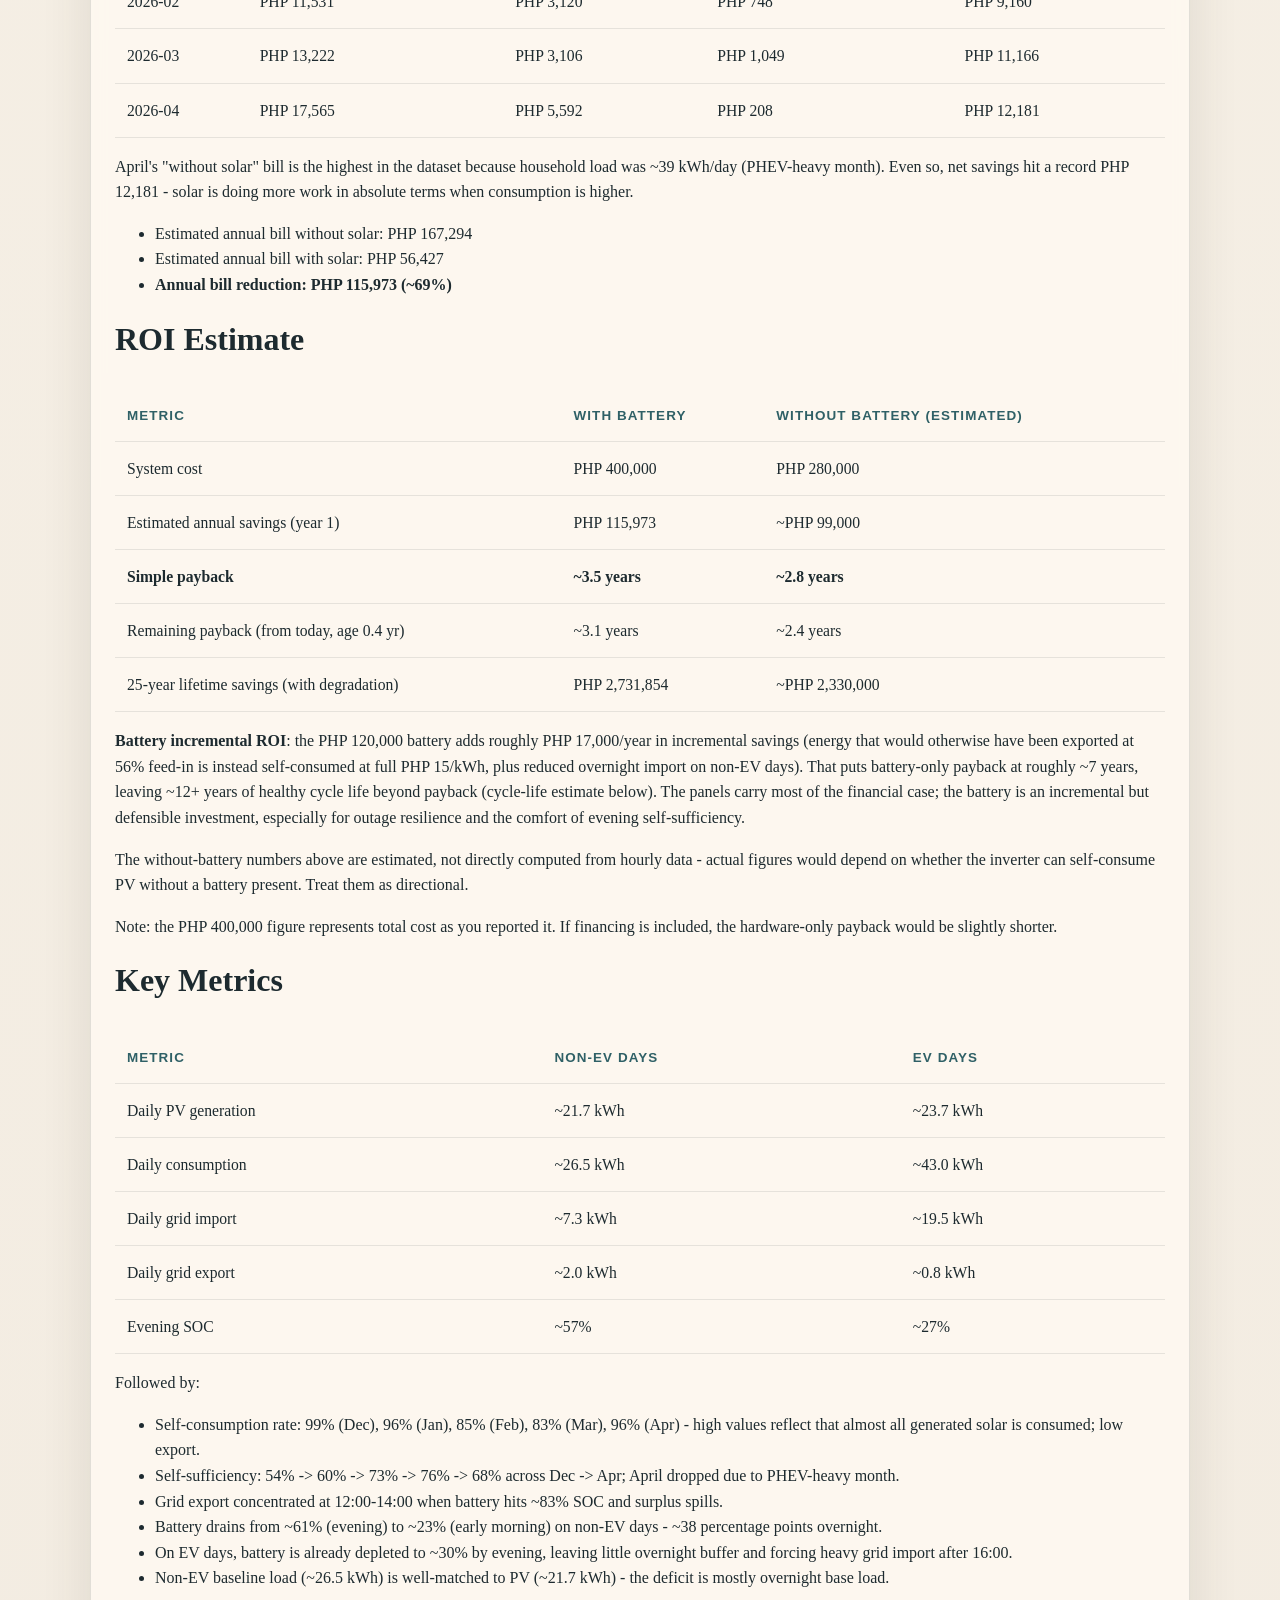
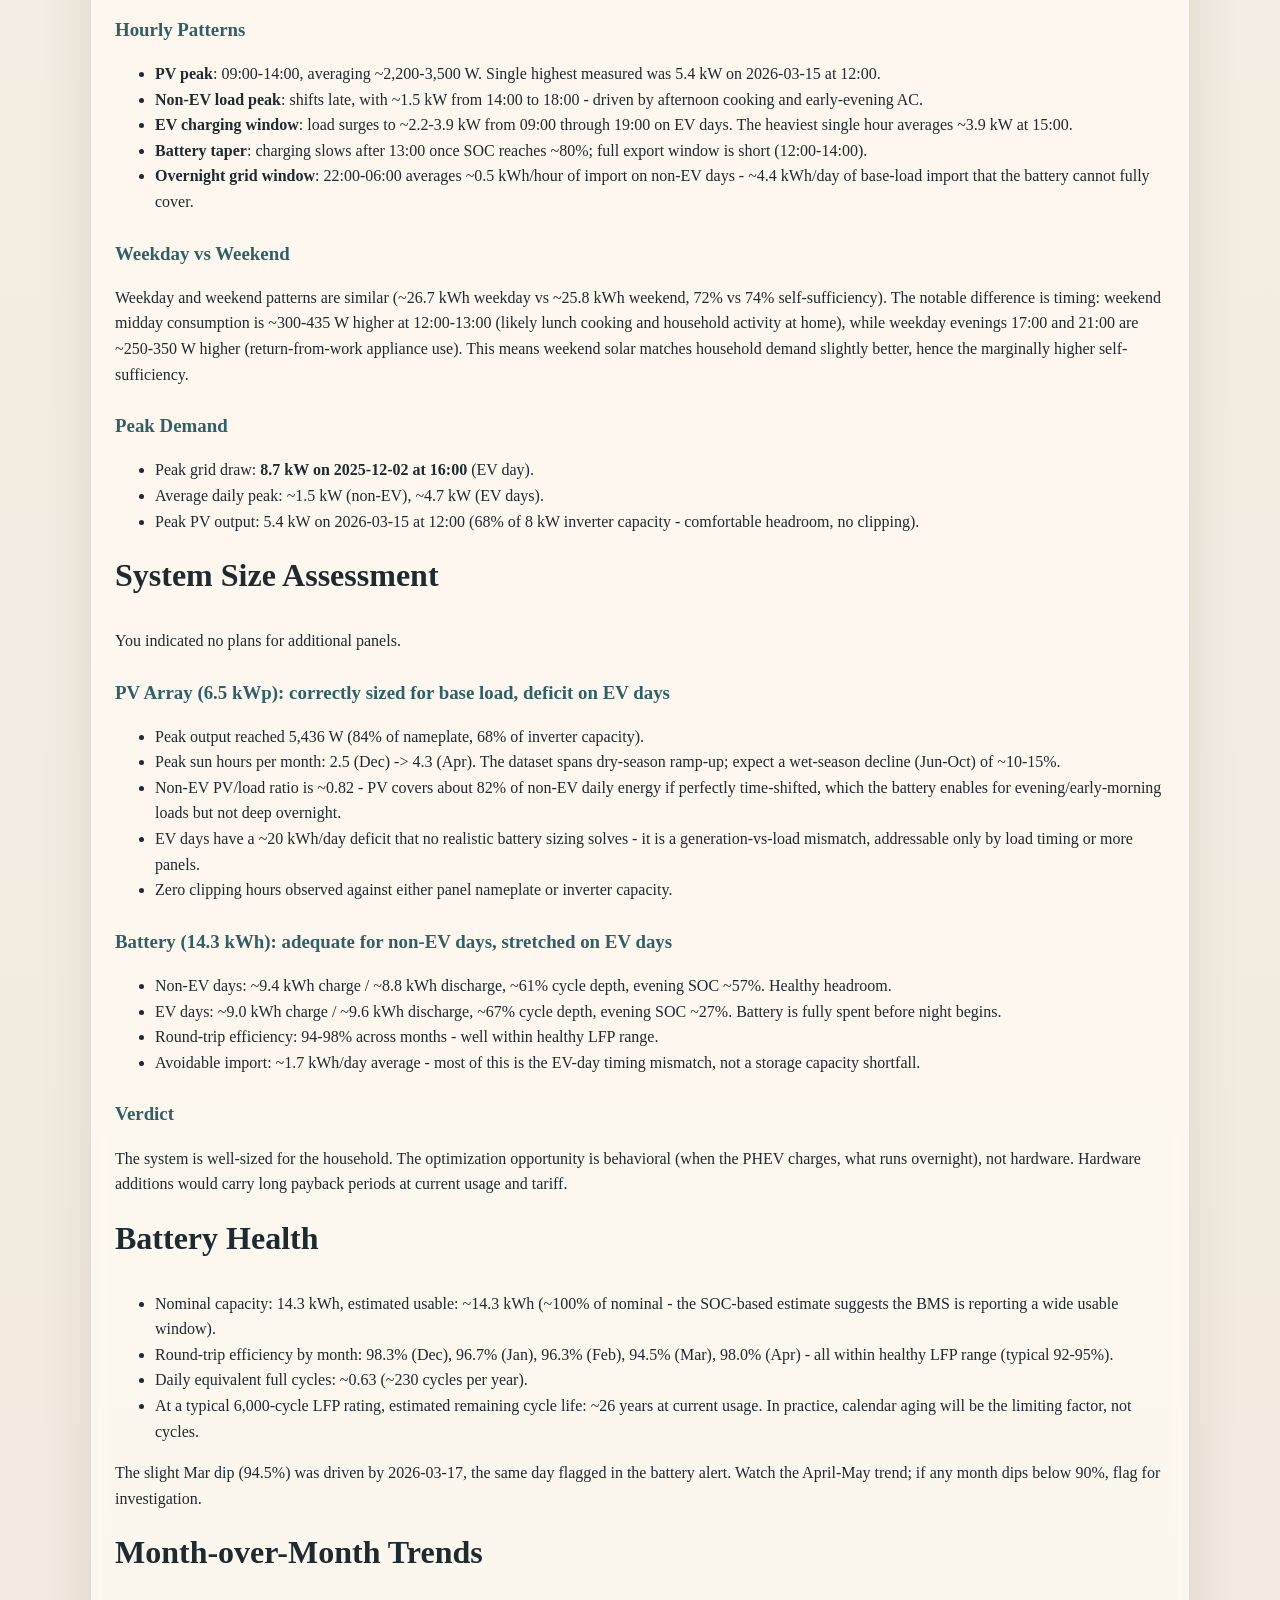
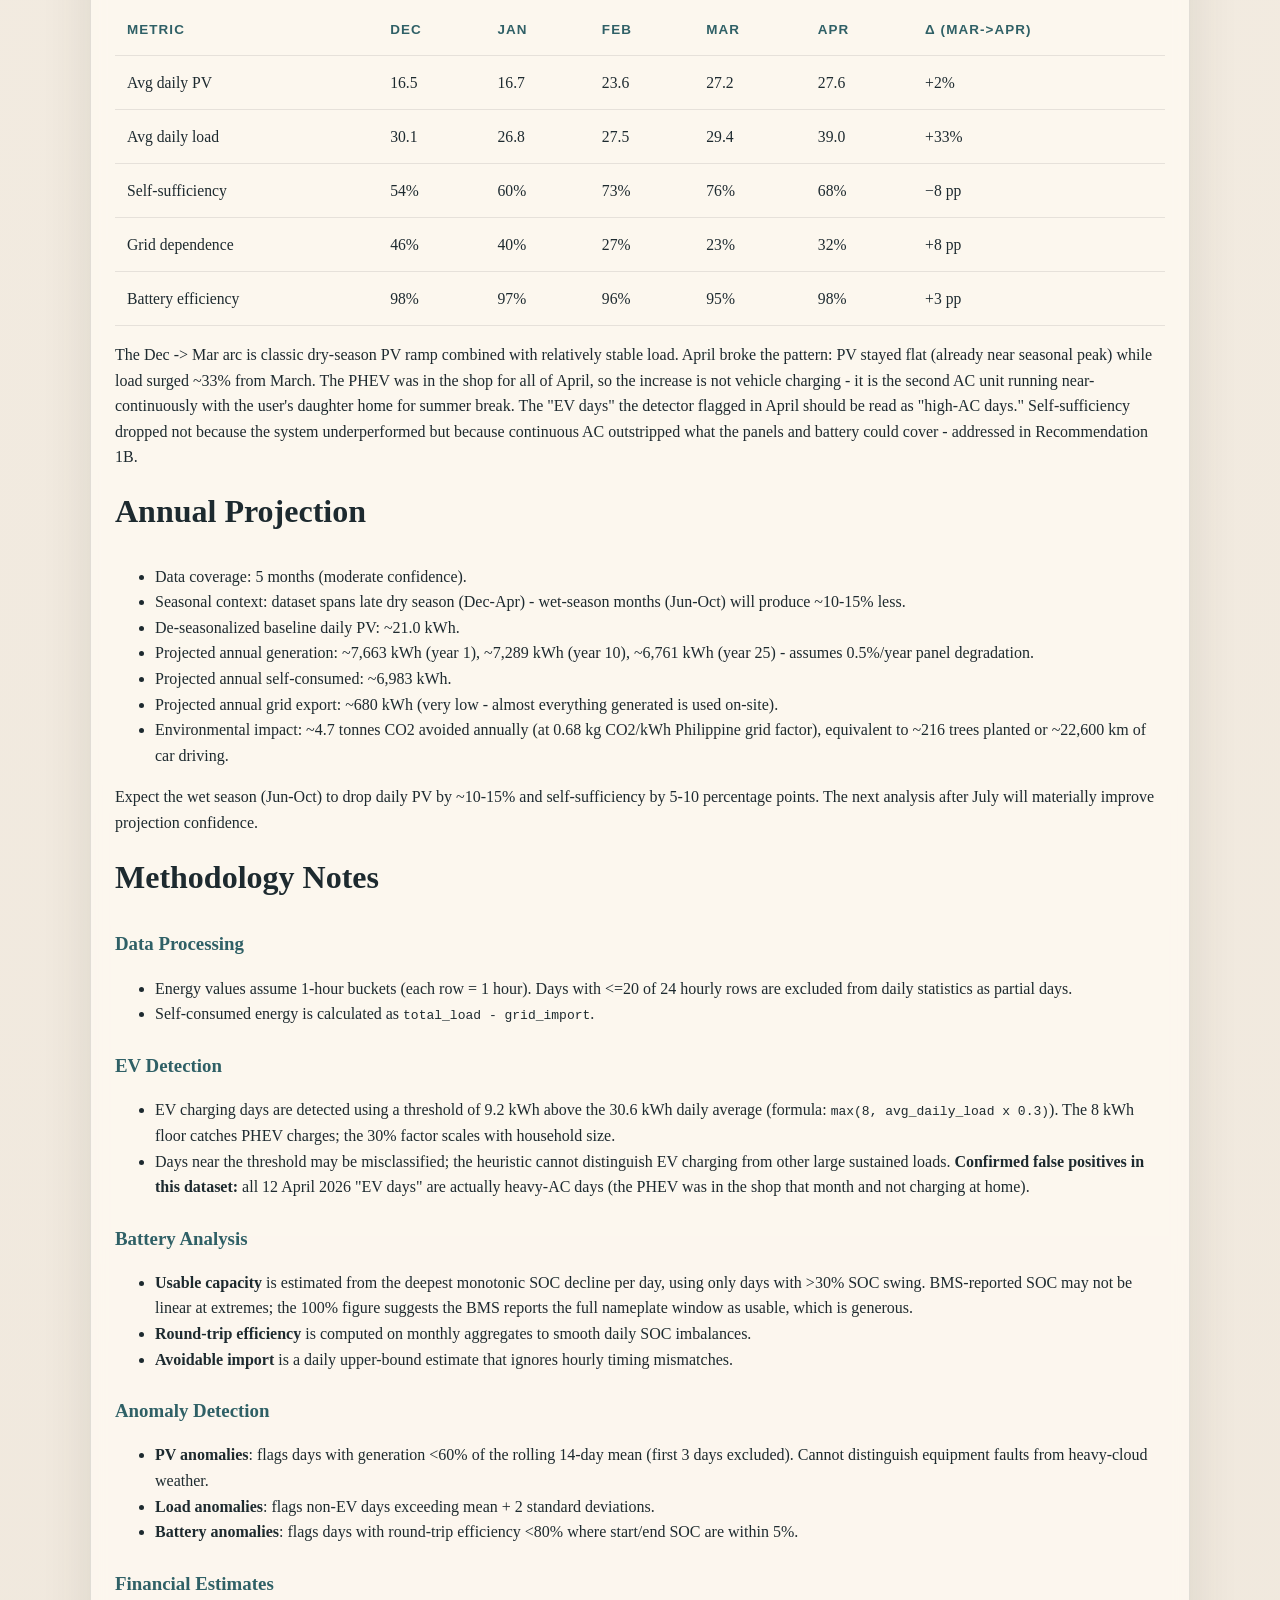
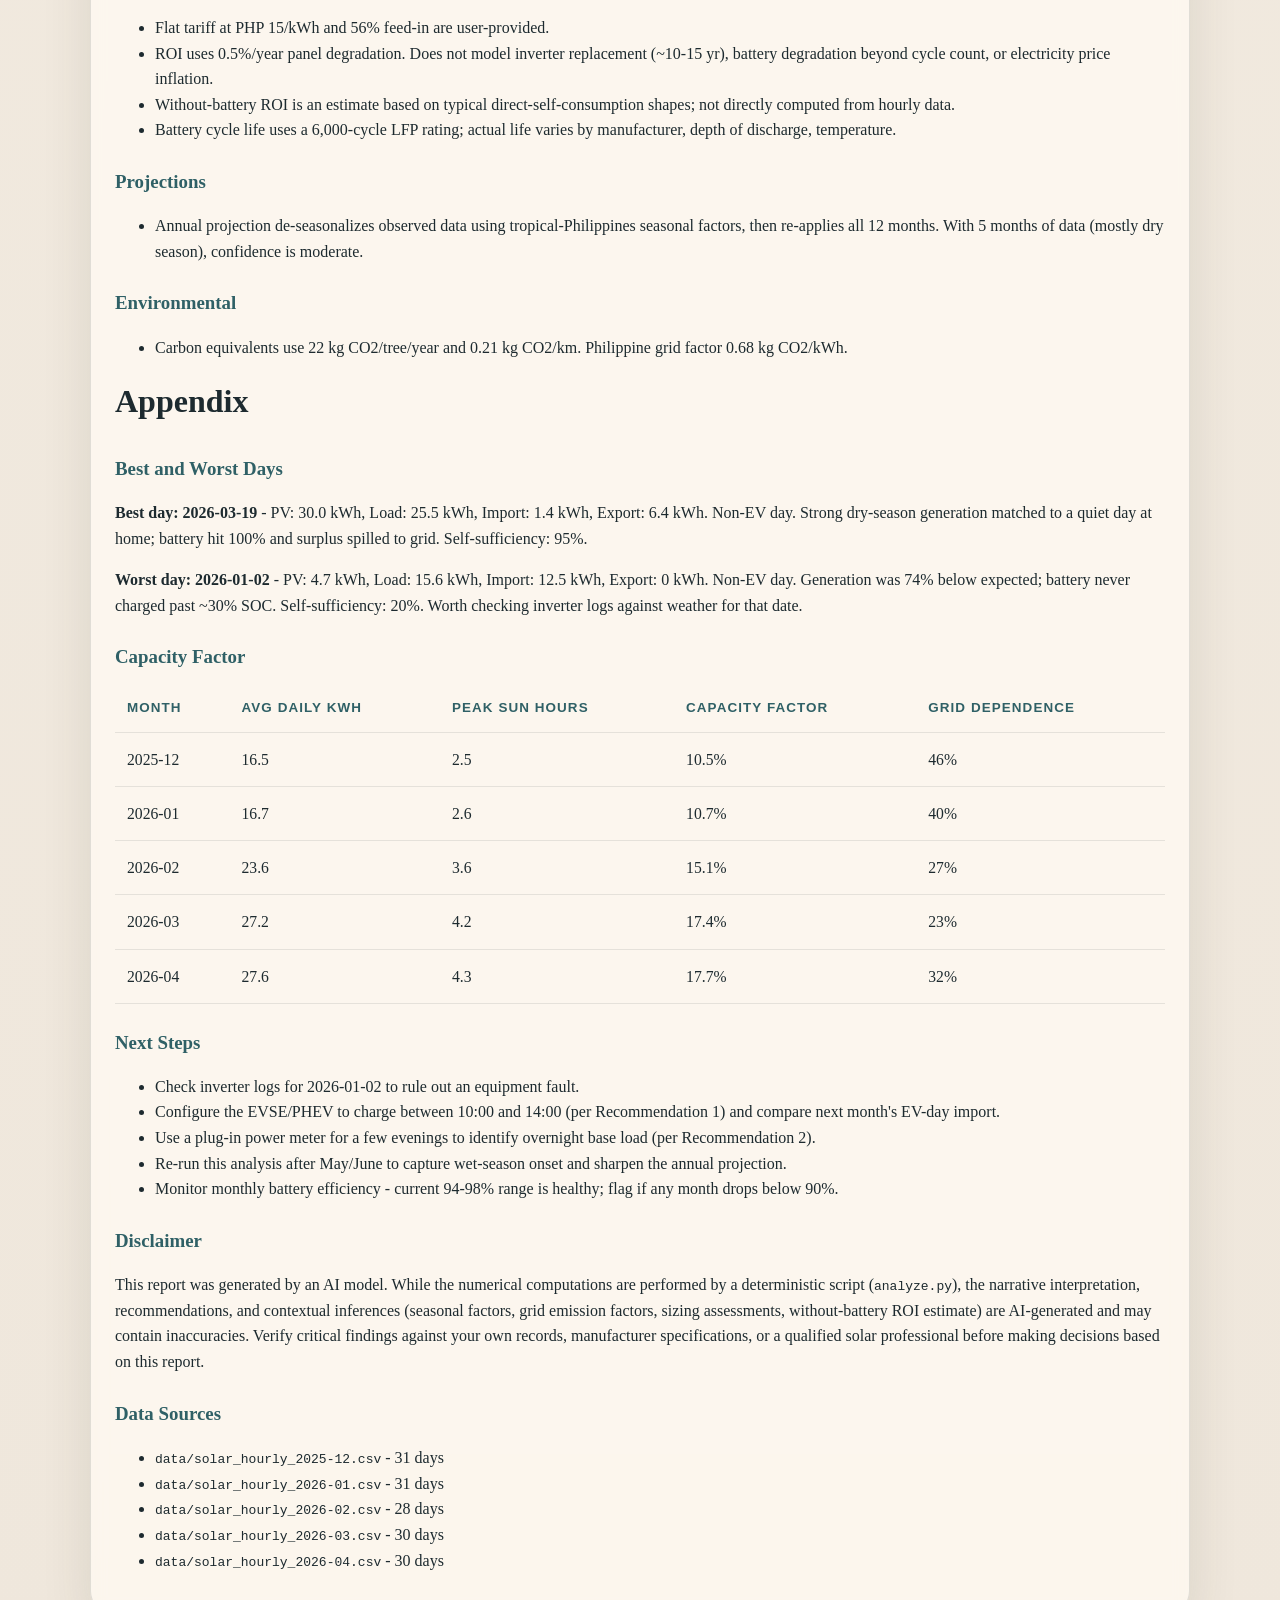
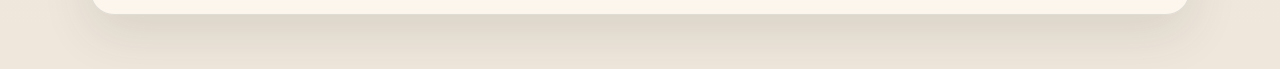
==== commit bd0f858e: "Update solar report for April data and add Claude skill Refreshes the published site from the latest" ====
--- a/full-report.html
+++ b/full-report.html
@@ -3,10 +3,10 @@
   <head>
     <meta charset="UTF-8" />
     <meta name="viewport" content="width=device-width, initial-scale=1.0" />
-    <title>Full Solar Report | December 2025-March 2026</title>
+    <title>Full Solar Report | December 2025-April 2026</title>
     <meta
       name="description"
-      content="Full residential solar performance report covering December 2025 to March 2026."
+      content="Full residential solar performance report covering December 2025 to April 2026."
     />
     <link rel="stylesheet" href="./styles.css" />
   </head>
@@ -16,7 +16,7 @@
       <div class="hero__glow hero__glow--sky"></div>
       <div class="wrap">
         <p class="eyebrow">Full Report</p>
-        <h1>December 2025 to March 2026 solar analysis</h1>
+        <h1>December 2025 to April 2026 solar analysis</h1>
         <p class="lede">
           Rendered HTML version of the full report markdown for a residential
           solar plus battery system in Cavite, Philippines.
@@ -51,156 +51,201 @@
       </section>
       <article class="card report">
         <h2>Solar System Recommendations</h2>
-<p>Based on analysis of solar data from 2025-12 to 2026-03 (120 days).</p>
+<p>Based on analysis of solar data from 2025-12 to 2026-04 (150 days).</p>
 <h2>Executive Summary</h2>
-<p>Your 6.5 kWp system is performing well and the main story is seasonal improvement: self-sufficiency rose from 54.3% in December 2025 to 76.5% in March 2026 as solar production climbed from ~16.5 to ~27.2 kWh/day. Across the four months, the system cut estimated grid spend by about 69% and is tracking toward a simple payback of ~4.0 years on a reported PHP 400,000 investment.</p>
-<p>The single highest-impact optimization is PHEV charging timing. On detected EV/PHEV days, average daily load jumps to ~42.5 kWh and grid import jumps to ~20.2 kWh, versus ~23.8 kWh load and ~6.3 kWh import on non-EV days. Your battery is doing useful work, but the vehicle load is still large enough to force heavy afternoon grid draw when charging extends beyond the solar peak.</p>
-<p>No inverter-capacity issue is visible. Peak PV output reached 5.4 kW, which is only 68% of your 8 kW inverter rating, so the system is not clipping. Action worth taking now: review 2026-01-02 in the inverter logs because generation was ~74% below its rolling baseline.</p>
-<p>The system is projected to avoid about 4.4 tonnes of CO2 per year, roughly equivalent to 200 trees or 20,967.0 km of driving emissions.</p>
+<p>Your 6.5 kWp Cavite system is performing well across five months. Self-sufficiency climbed from 54% in December to a peak of 76% in March, then dipped to 68% in April as household consumption jumped sharply (avg daily load rose from ~29 to ~39 kWh, +33% month-over-month). <strong>Important context the user clarified:</strong> the PHEV was in the shop for all of April, so the load surge is not from EV charging - it is the second AC unit running nearly 24/7 because the user&#x27;s daughter was home for summer break. The 12 days the detector flagged as &quot;EV days&quot; in April are actually high-AC days. At PHP 15/kWh and 56% feed-in, the system is on track to cut your annual electricity bill by ~PHP 116k (~69%), giving a simple payback of ~3.5 years on the PHP 400k investment, or ~3.1 years from today.</p>
+<p>For Dec-Mar, the highest-impact lever is shifting PHEV charging earlier into the solar window (Dec-Mar EV days average ~19.5 kWh import vs ~7.3 kWh on non-EV days). For April specifically - and for any future summer-break stretch when the second AC runs continuously - the highest-impact lever shifts to AC management (see Recommendation 1B).</p>
+<p>No equipment fault is visible. Peak PV reached 5.4 kW (68% of inverter capacity), there is zero clipping, and battery round-trip efficiency stays in the healthy 94-98% band. One day worth flagging: 2026-01-02 generated only 4.7 kWh against an expected ~17.8 kWh - confirm against weather/inverter logs.</p>
+<p>The system is projected to avoid ~4.7 tonnes of CO2 per year, equivalent to ~216 trees or ~22,600 km of car driving.</p>
 <h2>System Profile</h2>
 <ul>
-<li><strong>Location</strong>: Cavite, Philippines</li>
+<li><strong>Location</strong>: Cavite, Philippines (tropical, ~14°N)</li>
 <li><strong>PV capacity</strong>: 6.5 kWp, inverter: 8.0 kW AC (DC/AC ratio: 0.81)</li>
-<li><strong>Battery</strong>: 14.3 kWh nominal, ~14.4 kWh estimated usable in the data; treat that as effectively full nominal capacity rather than true &gt;100% usable because the estimate is sensitive to SOC reporting</li>
-<li><strong>EV/PHEV</strong>: PHEV present; 30 EV-like charging days detected in 120 full days</li>
-<li><strong>Tariff</strong>: Flat rate at PHP 14/kWh</li>
-<li><strong>Feed-in tariff</strong>: 50% of import rate</li>
+<li><strong>Battery</strong>: 14.3 kWh nominal, ~14.3 kWh estimated usable (SOC range ~20%-86%)</li>
+<li><strong>EV/PHEV</strong>: PHEV present (in the shop all of April 2026 - no home charging that month); 37 days flagged by the EV-day detector across 150 full days, but the 12 April flags are actually heavy-AC days, not EV charging</li>
+<li><strong>Tariff</strong>: Flat rate at PHP 15/kWh</li>
+<li><strong>Feed-in tariff</strong>: 56% of import rate (~PHP 8.40/kWh credit)</li>
 </ul>
 <h2>Alerts</h2>
 <h3>PV Generation Alerts</h3>
-<p><strong>Action required:</strong> On 2026-01-02, PV generation was 4.7 kWh against an expected ~17.8 kWh (74% below baseline). If this does not match known bad weather or downtime, check inverter logs for that date.</p>
+<p><strong>Action required:</strong> On 2026-01-02, PV generation was 4.7 kWh against an expected ~17.8 kWh (74% below baseline). If this does not match a known weather event or planned shutdown, check inverter logs and error codes for that date - the depth of the dip is large enough to warrant ruling out an inverter fault, tripped breaker, or partial-day outage.</p>
+<p>The remaining low-PV days look weather-driven, but worth a glance against rainfall records:</p>
 <div class="table-scroll"><table><thead><tr><th>Date</th><th>Daily PV (kWh)</th><th>Expected (kWh)</th><th>Deviation</th></tr></thead><tbody><tr><td>2025-12-07</td><td>9.9</td><td>~17.5</td><td>-43%</td></tr><tr><td>2025-12-08</td><td>9.6</td><td>~16.4</td><td>-41%</td></tr><tr><td>2025-12-09</td><td>8.6</td><td>~15.5</td><td>-45%</td></tr><tr><td>2026-02-08</td><td>10.9</td><td>~19.4</td><td>-44%</td></tr><tr><td>2026-03-17</td><td>15.8</td><td>~28.3</td><td>-44%</td></tr></tbody></table></div>
-<p>These dips are large enough to review against weather and inverter logs, but most look more like weather-driven weak-solar days than a persistent hardware issue.</p>
-<h3>Load Alerts</h3>
-<ul>
-<li>2025-12-04: 35.6 kWh consumed versus a non-EV baseline of ~23.8 +/- 5.4 kWh. If that day was not a missed PHEV classification, it likely reflects an unusual household load spike worth checking if it recurs.</li>
-<li>2026-03-13: 36.1 kWh consumed versus a non-EV baseline of ~23.8 +/- 5.4 kWh. If that day was not a missed PHEV classification, it likely reflects an unusual household load spike worth checking if it recurs.</li>
-<li>2025-12-03: 35.0 kWh consumed versus a non-EV baseline of ~23.8 +/- 5.4 kWh. If that day was not a missed PHEV classification, it likely reflects an unusual household load spike worth checking if it recurs.</li>
-<li>2026-01-07: 36.0 kWh consumed versus a non-EV baseline of ~23.8 +/- 5.4 kWh. If that day was not a missed PHEV classification, it likely reflects an unusual household load spike worth checking if it recurs.</li>
-</ul>
+<p>If dips this severe recur without matching weather, investigate panel soiling or new shading.</p>
 <h3>Battery Alerts</h3>
 <ul>
-<li>2026-03-17: round-trip efficiency was 78.7% on 8.6 kWh charged and 6.8 kWh discharged. Treat this as a monitor-for-recurrence item rather than a fault on its own unless it repeats.</li>
-</ul>
+<li><strong>2026-03-17</strong>: round-trip efficiency 78.7% on 8.6 kWh charged / 6.8 kWh discharged. Likely a one-off (this date also had a 44% PV dip, so SOC behavior may have been unusual). Monitor for recurrence.</li>
+</ul>
+<p>No load anomalies were flagged for the dataset.</p>
 <h2>Recommendations</h2>
-<h3>1. Shift PHEV charging into the late-morning solar window</h3>
-<p>What is happening now: your solar output is strongest from 09:00 to 14:00, with the average peak around 12:00. On EV/PHEV days, the charging signature extends from 09:00 through 20:00, and the heaviest average EV-day load appears at 15:00 when household demand reaches ~4.3 kW. That timing forces the battery to discharge hard and still leaves the grid supplying about 0.8 kWh in that hour on average. The single highest grid-draw hour in the whole dataset was 8.7 kW on 2025-12-02 at 16:00, and it was an EV day.</p>
-<p>Why it is suboptimal: the house-only baseline is already fairly well matched to the PV system. The data gap shows up when vehicle charging continues after the PV peak begins to fade. Non-EV days average ~6.3 kWh of import, while EV days average ~20.2 kWh. That means the car is the dominant driver of grid dependence, not a general undersizing problem in the house system.</p>
-<p>What to change: if your PHEV or charger has scheduling, concentrate charging into roughly 10:00 to 15:00 on sunny days and avoid starting a large session after 15:00 unless you specifically need the range. Even partial improvement matters. The battery analysis suggests about ~1.9 kWh/day of avoidable import across the dataset as an upper-bound flexible-load opportunity, worth roughly PHP 9,709 per year. Because much of that flexibility is likely tied to the vehicle, the real value of a better charging schedule could be a meaningful chunk of that figure while also reducing high afternoon peak draw.</p>
-<h3>2. Preserve battery energy for the evening instead of letting flexible daytime loads spill into late afternoon</h3>
-<p>What is happening now: on non-EV days, evening SOC averages about 63% and falls to about 23% by 05:00 to 06:00, so the battery is carrying a healthy overnight role. On EV days, evening SOC is only about 27%, which means the battery has already been pulled down heavily before the night period starts.</p>
-<p>Why it matters: once the battery reaches the evening at a low SOC, the night and early-morning load has no buffer left and the home falls back to grid import. This is why EV days look much worse than non-EV days even though EV-day solar production is actually a bit higher (~22.2 versus ~20.4 kWh/day).</p>
-<p>What to change: if you can choose when flexible loads run, keep the noon export window for the PHEV first, then avoid stacking other large discretionary loads into 15:00 to 20:00. Laundry, water heating, and similar timer-friendly loads are better earlier in the solar window. The goal is not just to consume solar, but to arrive at sunset with more battery remaining.</p>
-<h3>3. Do not spend money on more inverter or another battery before you optimize charging behavior</h3>
-<p>What the data says: there is no inverter bottleneck. Peak PV only reached 84% of panel nameplate and 68% of inverter capacity, with zero clipping hours detected. The battery is also not obviously too small for the house-only baseline: non-EV days average ~58% cycle depth and the system reaches ~73% to 76% self-sufficiency in February and March.</p>
-<p>Why this matters: hardware upgrades should solve an actual constraint. Right now the data points to timing mismatch from PHEV charging, not inverter saturation. A second battery would also be a weak first move because projected annual export is only ~767 kWh, or about ~2.1 kWh/day on average. There is not a huge pool of unused midday surplus waiting to be captured.</p>
-<p>How to act on it: keep the present hardware, improve charging schedule first, then reassess after another few months. If you later see persistent midday export rising well above current levels, that would be the right moment to revisit storage expansion.</p>
+<h3>1A. Shift PHEV charging into the late-morning solar window (Dec-Mar pattern)</h3>
+<p>What is happening now: solar output peaks 11:00-13:00, with average peak ~3.5 kW. On Dec-Mar EV days, the load profile shows a heavy charging tail running 14:00 through 20:00 - average EV-day load reaches ~3.9 kW at 15:00 and stays above ~2.6 kW until 19:00. By 16:00, PV is already down to ~700 W and the battery is forced into deep discharge (~1.3 kW out), leaving the grid to supply ~1.7 kWh in that single hour on EV days. The all-time peak grid draw of 8.7 kW (2025-12-02 at 16:00) was on a PHEV charging day.</p>
+<p>Why it is suboptimal: non-EV days average ~7.3 kWh of import; EV days average ~19.5 kWh. That ~12 kWh/day delta is the vehicle being charged after the PV peak has passed.</p>
+<p>What to change: when the PHEV is back from the shop, schedule the EVSE (or PHEV&#x27;s onboard timer) to charge between roughly 10:00 and 14:00. Even partial improvement compounds: the analysis identifies ~1.7 kWh/day of avoidable import as an upper-bound flexible-load opportunity, ~PHP 9,300/year. Moving half of charging into the noon window also flattens the evening grid peak and reduces battery deep-discharge stress.</p>
+<p>Implementation: most modern PHEVs let you set a &quot;depart by&quot; time or a charging window in the car&#x27;s settings. If the EVSE has its own scheduler, set it there as a fail-safe. On rainy days, override and charge whenever you can.</p>
+<h3>1B. Manage the second AC unit during summer break (April pattern)</h3>
+<p>What is happening now: April load jumped to ~39 kWh/day (+33% vs March) because the second AC unit ran nearly 24/7 with your daughter home. The 12 April days flagged as &quot;EV days&quot; are this AC pattern, not vehicle charging. Self-sufficiency dropped from 76% (March) to 68% (April) even though PV generation actually held flat - the system simply could not keep up with continuous AC.</p>
+<p>Why it matters: summer break is recurring (every April-May), so this pattern will likely repeat each year. With one AC running through the night, the battery is being asked to cover what the panels cannot - and overnight AC load goes straight to grid once the battery is depleted. Continuous AC also tends to be the single largest discretionary load in the home.</p>
+<p>What to change - in priority order: 1. <strong>Pre-cool during the solar peak (11:00-14:00)</strong> and let the room coast warmer afterward. Solar is essentially free at noon (you are exporting at half-rate); using it directly to drop the room 1-2 °C below your target gives you a thermal buffer that reduces afternoon/evening compressor runtime. 2. <strong>Raise the overnight setpoint by 1-2 °C</strong> if comfort allows. Each °C typically cuts AC consumption by ~5-10%. Overnight AC is the highest-cost kWh in the system because it lands entirely on grid import after the battery drains. 3. <strong>If the second AC is a non-inverter unit</strong>, the upgrade payback during summer-break months is short - an inverter split typically uses 30-50% less energy at part-load. Worth getting a quote if it is being run 4+ months a year. 4. <strong>Schedule the second AC to &quot;off&quot; or eco mode during 22:00-05:00</strong> if anyone in the room can tolerate it. That is the window where the battery has nothing left and the grid is doing all the work.</p>
+<p>Quantified impact: if April&#x27;s continuous AC adds roughly 10 kWh/day vs the non-summer baseline, even a 30% reduction (3 kWh/day x 60 summer-break days) saves ~180 kWh, or ~PHP 2,700/year just from this season. A bigger setpoint or inverter-AC upgrade could easily double that.</p>
+<h3>2. Tighten the overnight base load</h3>
+<p>What is happening now: on non-EV days the home draws ~600-900 W continuously from midnight to 06:00 - over six hours that is ~4.4 kWh of grid+battery overnight base load. Battery alone covers most of the early evening, but by 22:00 SOC is averaging ~39% and falling, so by 02:00-05:00 the grid is supplying ~0.5 kWh per hour. Hour-of-the-day imports peak at ~0.6 kWh at 23:00 and again at 04:00-05:00.</p>
+<p>Why it matters: even modest overnight reductions translate directly into saved import - every 100 W of always-on load removed saves ~2.4 kWh/day, or ~PHP 13,000/year at PHP 15/kWh. It is one of the few opportunities the battery cannot help with, because it is depleted by then.</p>
+<p>What to change: a plug-in power meter (e.g. P3 Kill A Watt or any local equivalent at &lt;PHP 1,000) can identify the overnight offenders in an evening or two. Common culprits: pool/aquarium pumps left on continuously, water heater set to maintain at night, second fridge, gaming consoles in standby, networking gear. Even a smart plug with a schedule on a single 100 W device can pay for itself in a month.</p>
+<h3>3. Hold off on hardware additions until charging behavior is optimized</h3>
+<p>What the data says: there is no inverter or panel constraint. Peak PV reached 84% of panel nameplate and 68% of inverter capacity, with zero clipping hours. The battery is well-matched to the house-only baseline (non-EV cycle depth ~61%, evening SOC averages ~57% on non-EV days). Annual export is projected at only ~680 kWh - there is no large pool of unused midday surplus that more storage could capture.</p>
+<p>Why this matters: a second battery&#x27;s payback is set by how much you reduce export-at-feed-in-rate vs avoid import-at-full-rate. With only ~1.9 kWh/day average export on non-EV days and ~0.8 kWh on EV days, the arbitrage opportunity is small - likely a 10+ year payback on a second battery purchase.</p>
+<p>How to act: revisit storage expansion only if (a) PHEV usage doubles or you switch to a full BEV, or (b) you add significant new daytime load you cannot shift.</p>
 <h3>Not Recommended</h3>
 <ul>
-<li><strong>Replacing the inverter for more headroom</strong>: current data shows no clipping, so a larger inverter would not unlock meaningful extra generation.</li>
-<li><strong>Adding a second battery right now</strong>: export volumes are modest and the present battery is already close to covering the house-only overnight profile; the bigger problem is when the PHEV load arrives relative to solar production.</li>
+<li><strong>Larger inverter for headroom</strong>: zero clipping observed, no extra generation to unlock.</li>
+<li><strong>Second battery now</strong>: export volume too low (~2 kWh/day average) to amortize within a useful period.</li>
+<li><strong>Grid-charging the battery off-peak</strong>: tariff is flat, so there is no off-peak window to exploit, and the round-trip efficiency loss (~5%) would cost rather than save.</li>
 </ul>
 <h2>Bill Impact</h2>
 <h3>Monthly Electricity Cost Comparison</h3>
-<div class="table-scroll"><table><thead><tr><th>Month</th><th>Without Solar</th><th>With Solar</th><th>Feed-in Credit</th><th>Net Savings</th></tr></thead><tbody><tr><td>2025-12</td><td>PHP 13,042</td><td>PHP 5,959</td><td>PHP 0</td><td>PHP 7,084</td></tr><tr><td>2026-01</td><td>PHP 11,628</td><td>PHP 4,654</td><td>PHP 76</td><td>PHP 7,051</td></tr><tr><td>2026-02</td><td>PHP 10,763</td><td>PHP 2,912</td><td>PHP 624</td><td>PHP 8,474</td></tr><tr><td>2026-03</td><td>PHP 12,341</td><td>PHP 2,899</td><td>PHP 874</td><td>PHP 10,317</td></tr></tbody></table></div>
-<ul>
-<li>Estimated annual bill without solar: PHP 145,313</li>
-<li>Estimated annual bill with solar: PHP 49,956</li>
-<li>Estimated annual feed-in credit: PHP 4,788</li>
-<li><strong>Estimated annual bill reduction: PHP 100,150 (69%)</strong></li>
+<div class="table-scroll"><table><thead><tr><th>Month</th><th>Without Solar</th><th>With Solar</th><th>Feed-in Credit</th><th>Net Savings</th></tr></thead><tbody><tr><td>2025-12</td><td>PHP 13,974</td><td>PHP 6,385</td><td>PHP 0</td><td>PHP 7,589</td></tr><tr><td>2026-01</td><td>PHP 12,459</td><td>PHP 4,986</td><td>PHP 92</td><td>PHP 7,564</td></tr><tr><td>2026-02</td><td>PHP 11,531</td><td>PHP 3,120</td><td>PHP 748</td><td>PHP 9,160</td></tr><tr><td>2026-03</td><td>PHP 13,222</td><td>PHP 3,106</td><td>PHP 1,049</td><td>PHP 11,166</td></tr><tr><td>2026-04</td><td>PHP 17,565</td><td>PHP 5,592</td><td>PHP 208</td><td>PHP 12,181</td></tr></tbody></table></div>
+<p>April&#x27;s &quot;without solar&quot; bill is the highest in the dataset because household load was ~39 kWh/day (PHEV-heavy month). Even so, net savings hit a record PHP 12,181 - solar is doing more work in absolute terms when consumption is higher.</p>
+<ul>
+<li>Estimated annual bill without solar: PHP 167,294</li>
+<li>Estimated annual bill with solar: PHP 56,427</li>
+<li><strong>Annual bill reduction: PHP 115,973 (~69%)</strong></li>
 </ul>
 <h2>ROI Estimate</h2>
-<div class="table-scroll"><table><thead><tr><th>Metric</th><th>Value</th></tr></thead><tbody><tr><td>System cost</td><td>PHP 400,000</td></tr><tr><td>Estimated annual savings (year 1)</td><td>PHP 100,150</td></tr><tr><td><strong>Simple payback</strong></td><td><strong>4.0 years</strong></td></tr><tr><td>Remaining payback</td><td>3.7 years</td></tr><tr><td>25-year lifetime savings</td><td>PHP 2,359,129</td></tr></tbody></table></div>
-<p>Your reported cost already includes the battery and may include financing effects if applicable. At the current savings rate, the project is on track for a payback of about four years, which is strong relative to typical panel life. Even with degradation applied, the long-run economics remain favorable.</p>
+<div class="table-scroll"><table><thead><tr><th>Metric</th><th>With Battery</th><th>Without Battery (estimated)</th></tr></thead><tbody><tr><td>System cost</td><td>PHP 400,000</td><td>PHP 280,000</td></tr><tr><td>Estimated annual savings (year 1)</td><td>PHP 115,973</td><td>~PHP 99,000</td></tr><tr><td><strong>Simple payback</strong></td><td><strong>~3.5 years</strong></td><td><strong>~2.8 years</strong></td></tr><tr><td>Remaining payback (from today, age 0.4 yr)</td><td>~3.1 years</td><td>~2.4 years</td></tr><tr><td>25-year lifetime savings (with degradation)</td><td>PHP 2,731,854</td><td>~PHP 2,330,000</td></tr></tbody></table></div>
+<p><strong>Battery incremental ROI</strong>: the PHP 120,000 battery adds roughly PHP 17,000/year in incremental savings (energy that would otherwise have been exported at 56% feed-in is instead self-consumed at full PHP 15/kWh, plus reduced overnight import on non-EV days). That puts battery-only payback at roughly ~7 years, leaving ~12+ years of healthy cycle life beyond payback (cycle-life estimate below). The panels carry most of the financial case; the battery is an incremental but defensible investment, especially for outage resilience and the comfort of evening self-sufficiency.</p>
+<p>The without-battery numbers above are estimated, not directly computed from hourly data - actual figures would depend on whether the inverter can self-consume PV without a battery present. Treat them as directional.</p>
+<p>Note: the PHP 400,000 figure represents total cost as you reported it. If financing is included, the hardware-only payback would be slightly shorter.</p>
 <h2>Key Metrics</h2>
-<div class="table-scroll"><table><thead><tr><th>Metric</th><th>Non-EV Days</th><th>EV Days</th></tr></thead><tbody><tr><td>Daily PV generation</td><td>~20.4 kWh</td><td>~22.2 kWh</td></tr><tr><td>Daily consumption</td><td>~23.8 kWh</td><td>~42.5 kWh</td></tr><tr><td>Daily grid import</td><td>~6.3 kWh</td><td>~20.2 kWh</td></tr><tr><td>Daily grid export</td><td>~2.2 kWh</td><td>~1.0 kWh</td></tr><tr><td>Evening SOC</td><td>~60%</td><td>~25%</td></tr></tbody></table></div>
-<ul>
-<li>Overall self-consumption rate across the four months was 89.4%.</li>
-<li>Monthly self-sufficiency improved from 54.3% in December to 76.5% in March as solar production increased and grid dependence fell.</li>
-<li>Export is concentrated in the 12:00 to 15:00 window, typically after the battery has already climbed well above midday SOC levels.</li>
-<li>On non-EV days, the battery usually carries the home from about ~63% evening SOC down to ~23% by dawn, which is a healthy overnight role.</li>
-<li>On EV days, the battery reaches evening with much less stored energy, so the car effectively displaces the battery&#x27;s usual overnight support.</li>
+<div class="table-scroll"><table><thead><tr><th>Metric</th><th>Non-EV Days</th><th>EV Days</th></tr></thead><tbody><tr><td>Daily PV generation</td><td>~21.7 kWh</td><td>~23.7 kWh</td></tr><tr><td>Daily consumption</td><td>~26.5 kWh</td><td>~43.0 kWh</td></tr><tr><td>Daily grid import</td><td>~7.3 kWh</td><td>~19.5 kWh</td></tr><tr><td>Daily grid export</td><td>~2.0 kWh</td><td>~0.8 kWh</td></tr><tr><td>Evening SOC</td><td>~57%</td><td>~27%</td></tr></tbody></table></div>
+<p>Followed by:</p>
+<ul>
+<li>Self-consumption rate: 99% (Dec), 96% (Jan), 85% (Feb), 83% (Mar), 96% (Apr) - high values reflect that almost all generated solar is consumed; low export.</li>
+<li>Self-sufficiency: 54% -&gt; 60% -&gt; 73% -&gt; 76% -&gt; 68% across Dec -&gt; Apr; April dropped due to PHEV-heavy month.</li>
+<li>Grid export concentrated at 12:00-14:00 when battery hits ~83% SOC and surplus spills.</li>
+<li>Battery drains from ~61% (evening) to ~23% (early morning) on non-EV days - ~38 percentage points overnight.</li>
+<li>On EV days, battery is already depleted to ~30% by evening, leaving little overnight buffer and forcing heavy grid import after 16:00.</li>
+<li>Non-EV baseline load (~26.5 kWh) is well-matched to PV (~21.7 kWh) - the deficit is mostly overnight base load.</li>
 </ul>
 <h3>Hourly Patterns</h3>
 <ul>
-<li>PV is strongest from 09:00 to 14:00, with the average peak at 12:00 on both EV and non-EV days.</li>
-<li>Non-EV demand peaks around 15:00 at about ~1.4 kW, which is manageable within the solar-plus-battery profile.</li>
-<li>EV-day demand also peaks around 15:00, but at about ~4.3 kW, turning the afternoon into the main stress period.</li>
-<li>Export hours are mostly 12:00 to 15:00, which is the clearest opportunity window for scheduled charging or timed appliances.</li>
-<li>EV charging signatures appear from 09:00 through 20:00, so not all vehicle demand is currently being captured inside the best solar window.</li>
-<li>Overnight import still exists even on non-EV days, but it is moderate compared with EV days and consistent with a battery that is helping rather than sitting idle.</li>
+<li><strong>PV peak</strong>: 09:00-14:00, averaging ~2,200-3,500 W. Single highest measured was 5.4 kW on 2026-03-15 at 12:00.</li>
+<li><strong>Non-EV load peak</strong>: shifts late, with ~1.5 kW from 14:00 to 18:00 - driven by afternoon cooking and early-evening AC.</li>
+<li><strong>EV charging window</strong>: load surges to ~2.2-3.9 kW from 09:00 through 19:00 on EV days. The heaviest single hour averages ~3.9 kW at 15:00.</li>
+<li><strong>Battery taper</strong>: charging slows after 13:00 once SOC reaches ~80%; full export window is short (12:00-14:00).</li>
+<li><strong>Overnight grid window</strong>: 22:00-06:00 averages ~0.5 kWh/hour of import on non-EV days - ~4.4 kWh/day of base-load import that the battery cannot fully cover.</li>
 </ul>
 <h3>Weekday vs Weekend</h3>
-<p>Weekday and weekend non-EV performance is similar overall: average daily load is ~23.8 kWh on weekdays and ~23.7 kWh on weekends, while self-sufficiency is 73% versus 76%. The main behavioral difference is timing rather than volume: weekends show more load around 11:00 to 12:00 and again around 20:00, which actually helps solar alignment at midday but slightly lifts evening demand.</p>
+<p>Weekday and weekend patterns are similar (~26.7 kWh weekday vs ~25.8 kWh weekend, 72% vs 74% self-sufficiency). The notable difference is timing: weekend midday consumption is ~300-435 W higher at 12:00-13:00 (likely lunch cooking and household activity at home), while weekday evenings 17:00 and 21:00 are ~250-350 W higher (return-from-work appliance use). This means weekend solar matches household demand slightly better, hence the marginally higher self-sufficiency.</p>
 <h3>Peak Demand</h3>
 <ul>
-<li>Peak grid draw: 8.7 kW on 2025-12-02 at 16:00 (EV day)</li>
-<li>Average daily peak grid draw: ~1.4 kW on non-EV days, ~5.8 kW on EV days</li>
-<li>Peak PV output: 5.4 kW on 2026-03-15 at 12:00 (68% of inverter capacity)</li>
+<li>Peak grid draw: <strong>8.7 kW on 2025-12-02 at 16:00</strong> (EV day).</li>
+<li>Average daily peak: ~1.5 kW (non-EV), ~4.7 kW (EV days).</li>
+<li>Peak PV output: 5.4 kW on 2026-03-15 at 12:00 (68% of 8 kW inverter capacity - comfortable headroom, no clipping).</li>
 </ul>
 <h2>System Size Assessment</h2>
-<p>Your array looks well-sized for the home&#x27;s non-EV baseline, but the PHEV creates demand spikes that are too large and too late in the day to be fully covered by the existing solar window.</p>
-<h3>PV Array (6.5 kWp): correctly sized for the house, not for uncontrolled vehicle charging</h3>
-<ul>
-<li>Peak output reached 5436 W, or 84% of panel nameplate and 68% of inverter capacity.</li>
-<li>No panel clipping or inverter clipping was detected.</li>
-<li>Peak sun hours improved from 2.5 in December to 4.2 in March.</li>
-<li>The non-EV PV/load ratio is 0.86, which means the array is close to matching the home&#x27;s base energy needs but not oversized enough to absorb frequent vehicle charging without timing help.</li>
-</ul>
-<h3>Battery (14.3 kWh): adequate for the home, stretched on EV days</h3>
-<ul>
-<li>Average charge is ~9.2 kWh/day and average discharge is ~8.8 kWh/day.</li>
-<li>Average cycle depth is ~61% overall, ~58% on non-EV days, and ~71% on EV days.</li>
-<li>Estimated avoidable import is ~1.9 kWh/day as a dataset-wide upper bound, which supports load-shifting recommendations more than hardware expansion.</li>
-<li>Monthly round-trip efficiency stayed in the 94.5% to 98.3% range, which is healthy.</li>
+<p>You indicated no plans for additional panels.</p>
+<h3>PV Array (6.5 kWp): correctly sized for base load, deficit on EV days</h3>
+<ul>
+<li>Peak output reached 5,436 W (84% of nameplate, 68% of inverter capacity).</li>
+<li>Peak sun hours per month: 2.5 (Dec) -&gt; 4.3 (Apr). The dataset spans dry-season ramp-up; expect a wet-season decline (Jun-Oct) of ~10-15%.</li>
+<li>Non-EV PV/load ratio is ~0.82 - PV covers about 82% of non-EV daily energy if perfectly time-shifted, which the battery enables for evening/early-morning loads but not deep overnight.</li>
+<li>EV days have a ~20 kWh/day deficit that no realistic battery sizing solves - it is a generation-vs-load mismatch, addressable only by load timing or more panels.</li>
+<li>Zero clipping hours observed against either panel nameplate or inverter capacity.</li>
+</ul>
+<h3>Battery (14.3 kWh): adequate for non-EV days, stretched on EV days</h3>
+<ul>
+<li>Non-EV days: ~9.4 kWh charge / ~8.8 kWh discharge, ~61% cycle depth, evening SOC ~57%. Healthy headroom.</li>
+<li>EV days: ~9.0 kWh charge / ~9.6 kWh discharge, ~67% cycle depth, evening SOC ~27%. Battery is fully spent before night begins.</li>
+<li>Round-trip efficiency: 94-98% across months - well within healthy LFP range.</li>
+<li>Avoidable import: ~1.7 kWh/day average - most of this is the EV-day timing mismatch, not a storage capacity shortfall.</li>
 </ul>
 <h3>Verdict</h3>
-<p>The system is fundamentally sound. The panels are not being limited by the inverter, the battery is active and useful, and the economics are already strong. The biggest remaining optimization is behavioral: capture more PHEV charging inside the midday solar window and avoid draining the battery before evening.</p>
+<p>The system is well-sized for the household. The optimization opportunity is behavioral (when the PHEV charges, what runs overnight), not hardware. Hardware additions would carry long payback periods at current usage and tariff.</p>
 <h2>Battery Health</h2>
 <ul>
-<li>Nominal capacity: 14.3 kWh</li>
-<li>Estimated usable capacity from the data: ~14.4 kWh (101% of nominal)</li>
-<li>Round-trip efficiency: 94.5% to 98.3% across the four months</li>
-<li>Daily equivalent full cycles: ~0.61</li>
-<li>Estimated annual cycles: ~223</li>
-<li>Estimated remaining cycle life at current usage: ~27 years</li>
-</ul>
-<p>The only caution here is interpretation: the computed usable-capacity estimate slightly exceeds nominal capacity, which usually means the metering and SOC-derived estimate is a little optimistic rather than the battery physically exceeding nameplate. In practical terms, the battery appears healthy and close to full rated performance.</p>
+<li>Nominal capacity: 14.3 kWh, estimated usable: ~14.3 kWh (~100% of nominal - the SOC-based estimate suggests the BMS is reporting a wide usable window).</li>
+<li>Round-trip efficiency by month: 98.3% (Dec), 96.7% (Jan), 96.3% (Feb), 94.5% (Mar), 98.0% (Apr) - all within healthy LFP range (typical 92-95%).</li>
+<li>Daily equivalent full cycles: ~0.63 (~230 cycles per year).</li>
+<li>At a typical 6,000-cycle LFP rating, estimated remaining cycle life: ~26 years at current usage. In practice, calendar aging will be the limiting factor, not cycles.</li>
+</ul>
+<p>The slight Mar dip (94.5%) was driven by 2026-03-17, the same day flagged in the battery alert. Watch the April-May trend; if any month dips below 90%, flag for investigation.</p>
 <h2>Month-over-Month Trends</h2>
-<div class="table-scroll"><table><thead><tr><th>Period</th><th>Avg Daily PV (from)</th><th>Avg Daily PV (to)</th><th>Avg Daily Load (from)</th><th>Avg Daily Load (to)</th><th>Self-Sufficiency (from)</th><th>Self-Sufficiency (to)</th></tr></thead><tbody><tr><td>2025-12-&gt;2026-01</td><td>16.5</td><td>16.7</td><td>30.1</td><td>26.8</td><td>54.3%</td><td>60.0%</td></tr><tr><td>2026-01-&gt;2026-02</td><td>16.7</td><td>23.6</td><td>26.8</td><td>27.5</td><td>60.0%</td><td>72.9%</td></tr><tr><td>2026-02-&gt;2026-03</td><td>23.6</td><td>27.2</td><td>27.5</td><td>29.4</td><td>72.9%</td><td>76.5%</td></tr></tbody></table></div>
-<p>The clearest shift is seasonal, not degradational. PV production was nearly flat from December to January, then jumped 41% from January to February and another 15% into March. Load stayed in the same general band, so self-sufficiency improved sharply as the drier/brighter months arrived. Battery efficiency drifted down slightly month to month but remained comfortably healthy.</p>
+<div class="table-scroll"><table><thead><tr><th>Metric</th><th>Dec</th><th>Jan</th><th>Feb</th><th>Mar</th><th>Apr</th><th>Δ (Mar-&gt;Apr)</th></tr></thead><tbody><tr><td>Avg daily PV</td><td>16.5</td><td>16.7</td><td>23.6</td><td>27.2</td><td>27.6</td><td>+2%</td></tr><tr><td>Avg daily load</td><td>30.1</td><td>26.8</td><td>27.5</td><td>29.4</td><td>39.0</td><td>+33%</td></tr><tr><td>Self-sufficiency</td><td>54%</td><td>60%</td><td>73%</td><td>76%</td><td>68%</td><td>−8 pp</td></tr><tr><td>Grid dependence</td><td>46%</td><td>40%</td><td>27%</td><td>23%</td><td>32%</td><td>+8 pp</td></tr><tr><td>Battery efficiency</td><td>98%</td><td>97%</td><td>96%</td><td>95%</td><td>98%</td><td>+3 pp</td></tr></tbody></table></div>
+<p>The Dec -&gt; Mar arc is classic dry-season PV ramp combined with relatively stable load. April broke the pattern: PV stayed flat (already near seasonal peak) while load surged ~33% from March. The PHEV was in the shop for all of April, so the increase is not vehicle charging - it is the second AC unit running near-continuously with the user&#x27;s daughter home for summer break. The &quot;EV days&quot; the detector flagged in April should be read as &quot;high-AC days.&quot; Self-sufficiency dropped not because the system underperformed but because continuous AC outstripped what the panels and battery could cover - addressed in Recommendation 1B.</p>
 <h2>Annual Projection</h2>
 <ul>
-<li>Data coverage: 4 months (moderate confidence)</li>
-<li>Projected annual generation: ~7242 kWh in year 1, ~6888 kWh in year 10, ~6389 kWh in year 25</li>
-<li>Projected annual self-consumed energy: ~6475 kWh</li>
-<li>Projected annual grid export: ~767 kWh</li>
-<li>Environmental impact: ~4.4 tonnes CO2 avoided annually at 0.68 kg CO2/kWh</li>
-</ul>
-<p>Because the dataset spans four months, this projection has moderate confidence. It is good enough for planning, but it will become more robust once you have a full wet/dry-season cycle in the data.</p>
+<li>Data coverage: 5 months (moderate confidence).</li>
+<li>Seasonal context: dataset spans late dry season (Dec-Apr) - wet-season months (Jun-Oct) will produce ~10-15% less.</li>
+<li>De-seasonalized baseline daily PV: ~21.0 kWh.</li>
+<li>Projected annual generation: ~7,663 kWh (year 1), ~7,289 kWh (year 10), ~6,761 kWh (year 25) - assumes 0.5%/year panel degradation.</li>
+<li>Projected annual self-consumed: ~6,983 kWh.</li>
+<li>Projected annual grid export: ~680 kWh (very low - almost everything generated is used on-site).</li>
+<li>Environmental impact: ~4.7 tonnes CO2 avoided annually (at 0.68 kg CO2/kWh Philippine grid factor), equivalent to ~216 trees planted or ~22,600 km of car driving.</li>
+</ul>
+<p>Expect the wet season (Jun-Oct) to drop daily PV by ~10-15% and self-sufficiency by 5-10 percentage points. The next analysis after July will materially improve projection confidence.</p>
 <h2>Methodology Notes</h2>
-<ul>
-<li>This report uses the repository&#x27;s deterministic <code>analyze.py</code> script for all calculations and then interprets the results in narrative form.</li>
-<li>EV/PHEV days are detected from unusually high daily load, so some atypical household-load days may be classified as EV-like if they resemble a charging event.</li>
-<li>Avoidable import is an upper-bound indicator of flexible-load opportunity, not a guarantee that every kWh can be shifted perfectly.</li>
-<li>Financial results assume a flat PHP 14/kWh import tariff and feed-in credit at 50% of that rate.</li>
-<li>Annual projection confidence is moderate because only four months of data are available.</li>
+<h3>Data Processing</h3>
+<ul>
+<li>Energy values assume 1-hour buckets (each row = 1 hour). Days with &lt;=20 of 24 hourly rows are excluded from daily statistics as partial days.</li>
+<li>Self-consumed energy is calculated as <code>total_load - grid_import</code>.</li>
+</ul>
+<h3>EV Detection</h3>
+<ul>
+<li>EV charging days are detected using a threshold of 9.2 kWh above the 30.6 kWh daily average (formula: <code>max(8, avg_daily_load x 0.3)</code>). The 8 kWh floor catches PHEV charges; the 30% factor scales with household size.</li>
+<li>Days near the threshold may be misclassified; the heuristic cannot distinguish EV charging from other large sustained loads. <strong>Confirmed false positives in this dataset:</strong> all 12 April 2026 &quot;EV days&quot; are actually heavy-AC days (the PHEV was in the shop that month and not charging at home).</li>
+</ul>
+<h3>Battery Analysis</h3>
+<ul>
+<li><strong>Usable capacity</strong> is estimated from the deepest monotonic SOC decline per day, using only days with &gt;30% SOC swing. BMS-reported SOC may not be linear at extremes; the 100% figure suggests the BMS reports the full nameplate window as usable, which is generous.</li>
+<li><strong>Round-trip efficiency</strong> is computed on monthly aggregates to smooth daily SOC imbalances.</li>
+<li><strong>Avoidable import</strong> is a daily upper-bound estimate that ignores hourly timing mismatches.</li>
+</ul>
+<h3>Anomaly Detection</h3>
+<ul>
+<li><strong>PV anomalies</strong>: flags days with generation &lt;60% of the rolling 14-day mean (first 3 days excluded). Cannot distinguish equipment faults from heavy-cloud weather.</li>
+<li><strong>Load anomalies</strong>: flags non-EV days exceeding mean + 2 standard deviations.</li>
+<li><strong>Battery anomalies</strong>: flags days with round-trip efficiency &lt;80% where start/end SOC are within 5%.</li>
+</ul>
+<h3>Financial Estimates</h3>
+<ul>
+<li>Flat tariff at PHP 15/kWh and 56% feed-in are user-provided.</li>
+<li>ROI uses 0.5%/year panel degradation. Does not model inverter replacement (~10-15 yr), battery degradation beyond cycle count, or electricity price inflation.</li>
+<li>Without-battery ROI is an estimate based on typical direct-self-consumption shapes; not directly computed from hourly data.</li>
+<li>Battery cycle life uses a 6,000-cycle LFP rating; actual life varies by manufacturer, depth of discharge, temperature.</li>
+</ul>
+<h3>Projections</h3>
+<ul>
+<li>Annual projection de-seasonalizes observed data using tropical-Philippines seasonal factors, then re-applies all 12 months. With 5 months of data (mostly dry season), confidence is moderate.</li>
+</ul>
+<h3>Environmental</h3>
+<ul>
+<li>Carbon equivalents use 22 kg CO2/tree/year and 0.21 kg CO2/km. Philippine grid factor 0.68 kg CO2/kWh.</li>
 </ul>
 <h2>Appendix</h2>
 <h3>Best and Worst Days</h3>
-<p><strong>Best day: 2026-03-19</strong> - PV: 30.0 kWh, Load: 25.5 kWh, Import: 1.4 kWh, Export: 6.4 kWh, Peak SOC: 100%, Non-EV day, Self-sufficiency: 95%.</p>
-<p>This day combined strong solar production with moderate household demand, allowing the battery to fill and still leave a useful export surplus.</p>
-<p><strong>Worst day: 2026-01-02</strong> - PV: 4.7 kWh, Load: 15.6 kWh, Import: 12.5 kWh, Export: 0.0 kWh, Peak SOC: 30%, Non-EV day, Self-sufficiency: 20%.</p>
-<p>This was an extremely weak-solar day, so the system had very little generation to work with and grid dependence rose accordingly.</p>
+<p><strong>Best day: 2026-03-19</strong> - PV: 30.0 kWh, Load: 25.5 kWh, Import: 1.4 kWh, Export: 6.4 kWh. Non-EV day. Strong dry-season generation matched to a quiet day at home; battery hit 100% and surplus spilled to grid. Self-sufficiency: 95%.</p>
+<p><strong>Worst day: 2026-01-02</strong> - PV: 4.7 kWh, Load: 15.6 kWh, Import: 12.5 kWh, Export: 0 kWh. Non-EV day. Generation was 74% below expected; battery never charged past ~30% SOC. Self-sufficiency: 20%. Worth checking inverter logs against weather for that date.</p>
+<h3>Capacity Factor</h3>
+<div class="table-scroll"><table><thead><tr><th>Month</th><th>Avg Daily kWh</th><th>Peak Sun Hours</th><th>Capacity Factor</th><th>Grid Dependence</th></tr></thead><tbody><tr><td>2025-12</td><td>16.5</td><td>2.5</td><td>10.5%</td><td>46%</td></tr><tr><td>2026-01</td><td>16.7</td><td>2.6</td><td>10.7%</td><td>40%</td></tr><tr><td>2026-02</td><td>23.6</td><td>3.6</td><td>15.1%</td><td>27%</td></tr><tr><td>2026-03</td><td>27.2</td><td>4.2</td><td>17.4%</td><td>23%</td></tr><tr><td>2026-04</td><td>27.6</td><td>4.3</td><td>17.7%</td><td>32%</td></tr></tbody></table></div>
+<h3>Next Steps</h3>
+<ul>
+<li>Check inverter logs for 2026-01-02 to rule out an equipment fault.</li>
+<li>Configure the EVSE/PHEV to charge between 10:00 and 14:00 (per Recommendation 1) and compare next month&#x27;s EV-day import.</li>
+<li>Use a plug-in power meter for a few evenings to identify overnight base load (per Recommendation 2).</li>
+<li>Re-run this analysis after May/June to capture wet-season onset and sharpen the annual projection.</li>
+<li>Monitor monthly battery efficiency - current 94-98% range is healthy; flag if any month drops below 90%.</li>
+</ul>
+<h3>Disclaimer</h3>
+<p>This report was generated by an AI model. While the numerical computations are performed by a deterministic script (<code>analyze.py</code>), the narrative interpretation, recommendations, and contextual inferences (seasonal factors, grid emission factors, sizing assessments, without-battery ROI estimate) are AI-generated and may contain inaccuracies. Verify critical findings against your own records, manufacturer specifications, or a qualified solar professional before making decisions based on this report.</p>
 <h3>Data Sources</h3>
 <ul>
-<li><code>data/solar_hourly_2025-12.csv</code></li>
-<li><code>data/solar_hourly_2026-01.csv</code></li>
-<li><code>data/solar_hourly_2026-02.csv</code></li>
-<li><code>data/solar_hourly_2026-03.csv</code></li>
-</ul>
-<h3>Disclaimer</h3>
-<p>This report was generated with an AI assistant using deterministic calculations from <code>skills/analyze/scripts/analyze.py</code>. The computed metrics are script-based, but the narrative interpretation and recommendations are still model-generated and should be sanity-checked against your own inverter records, utility bills, and operating experience before making spending decisions.</p>
+<li><code>data/solar_hourly_2025-12.csv</code> - 31 days</li>
+<li><code>data/solar_hourly_2026-01.csv</code> - 31 days</li>
+<li><code>data/solar_hourly_2026-02.csv</code> - 28 days</li>
+<li><code>data/solar_hourly_2026-03.csv</code> - 30 days</li>
+<li><code>data/solar_hourly_2026-04.csv</code> - 30 days</li>
+</ul>
       </article>
     </main>
   </body>
